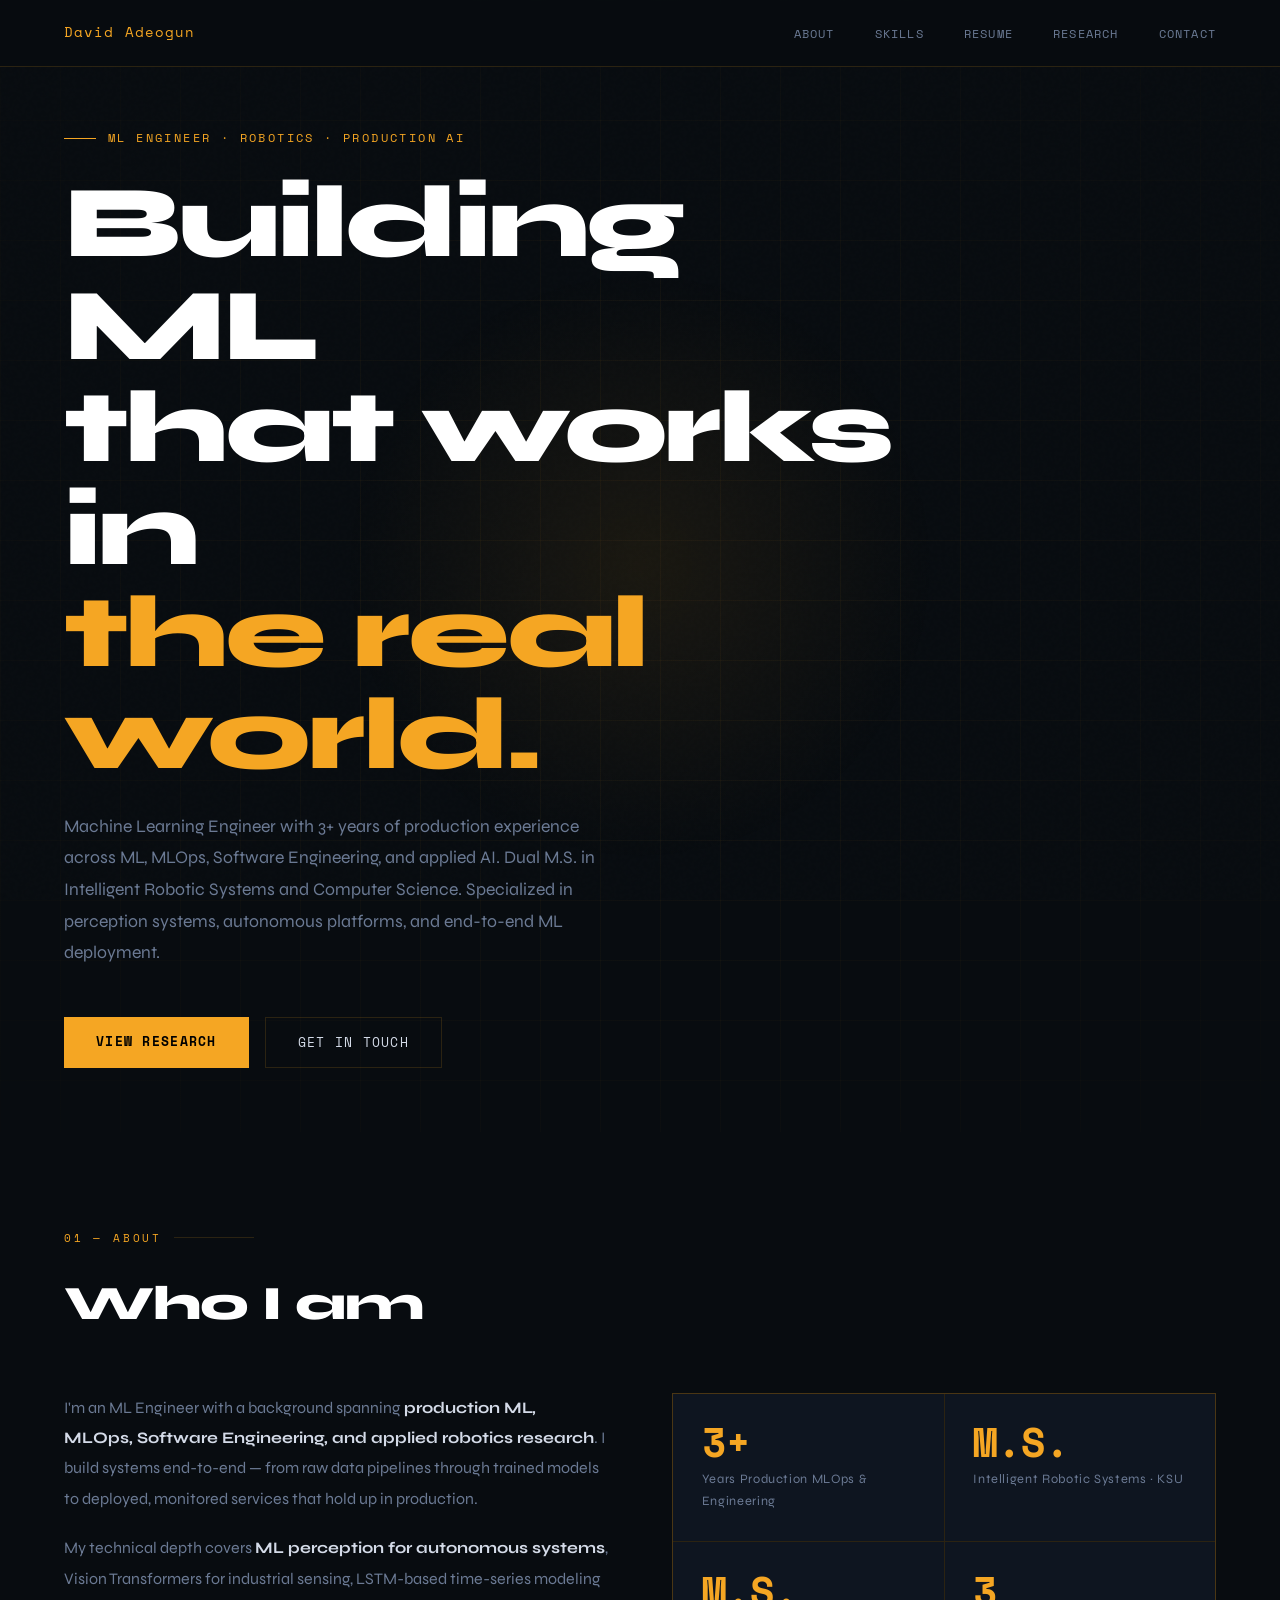
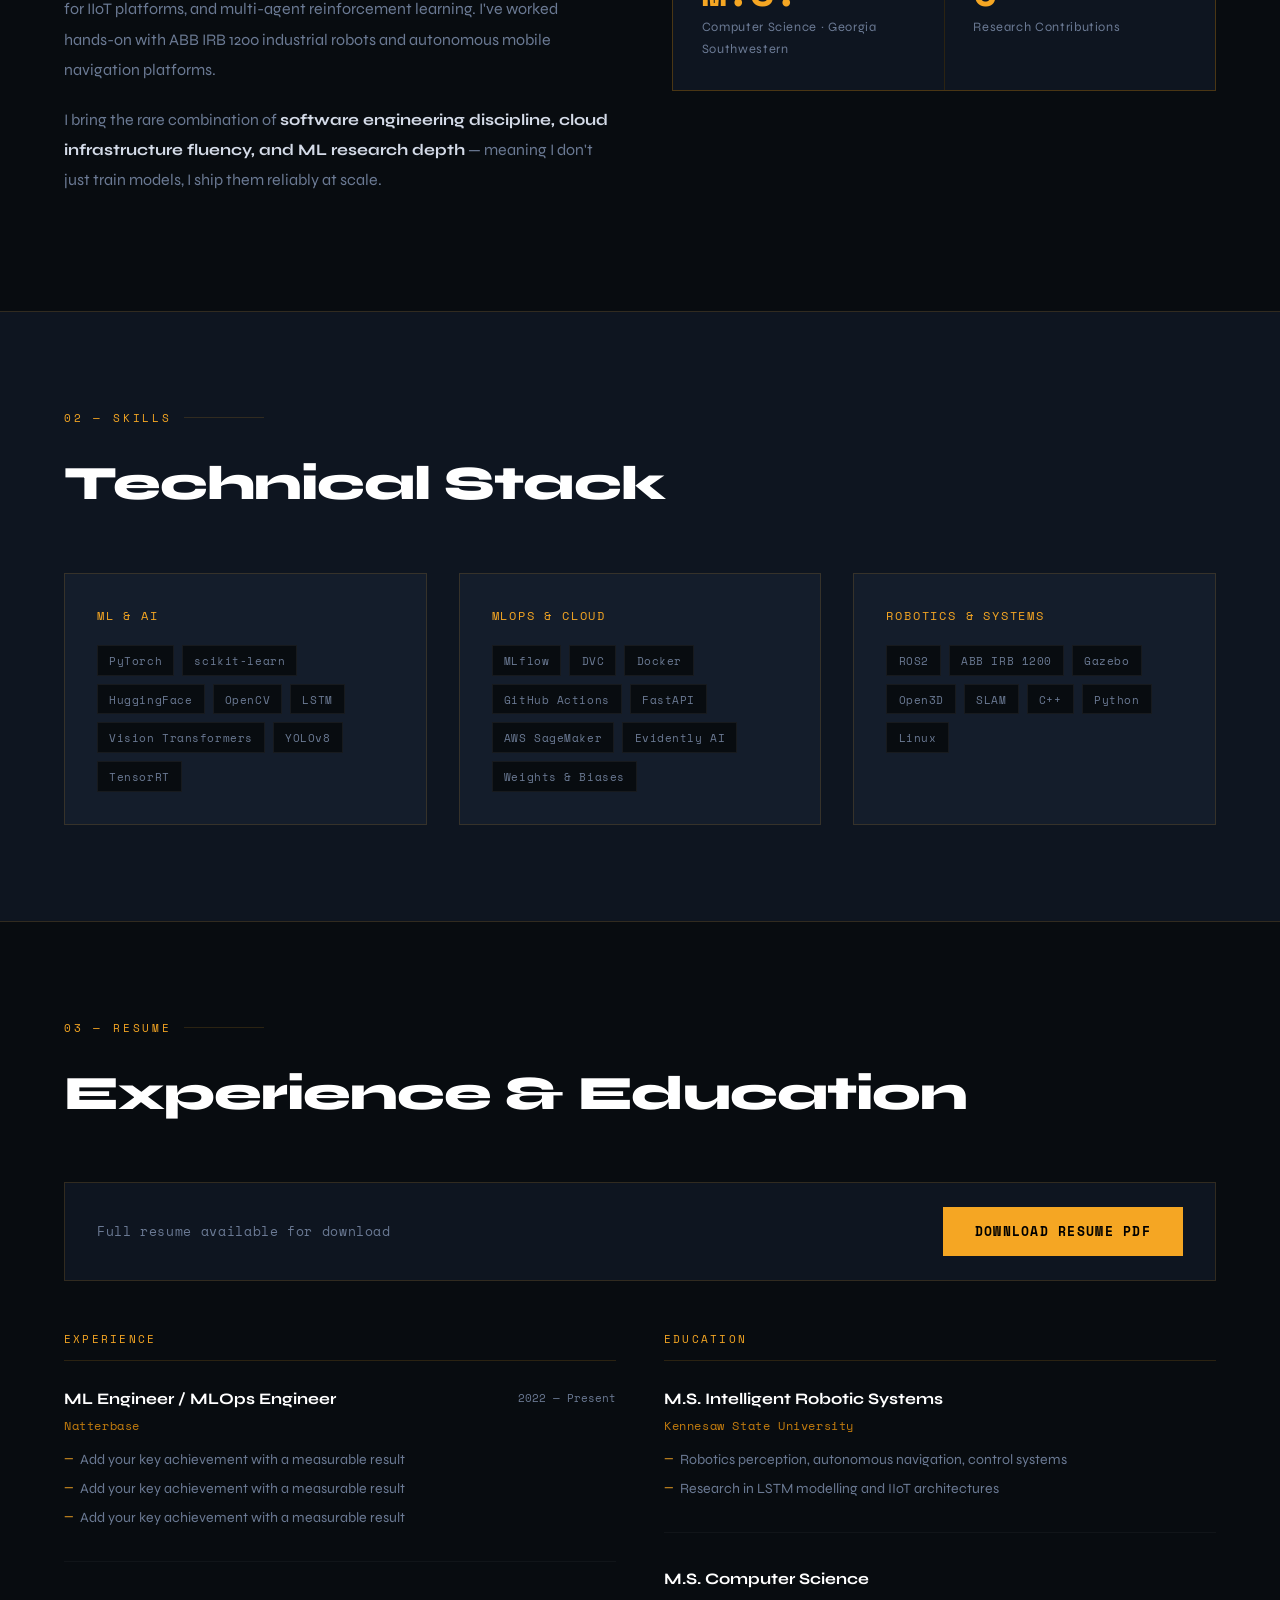
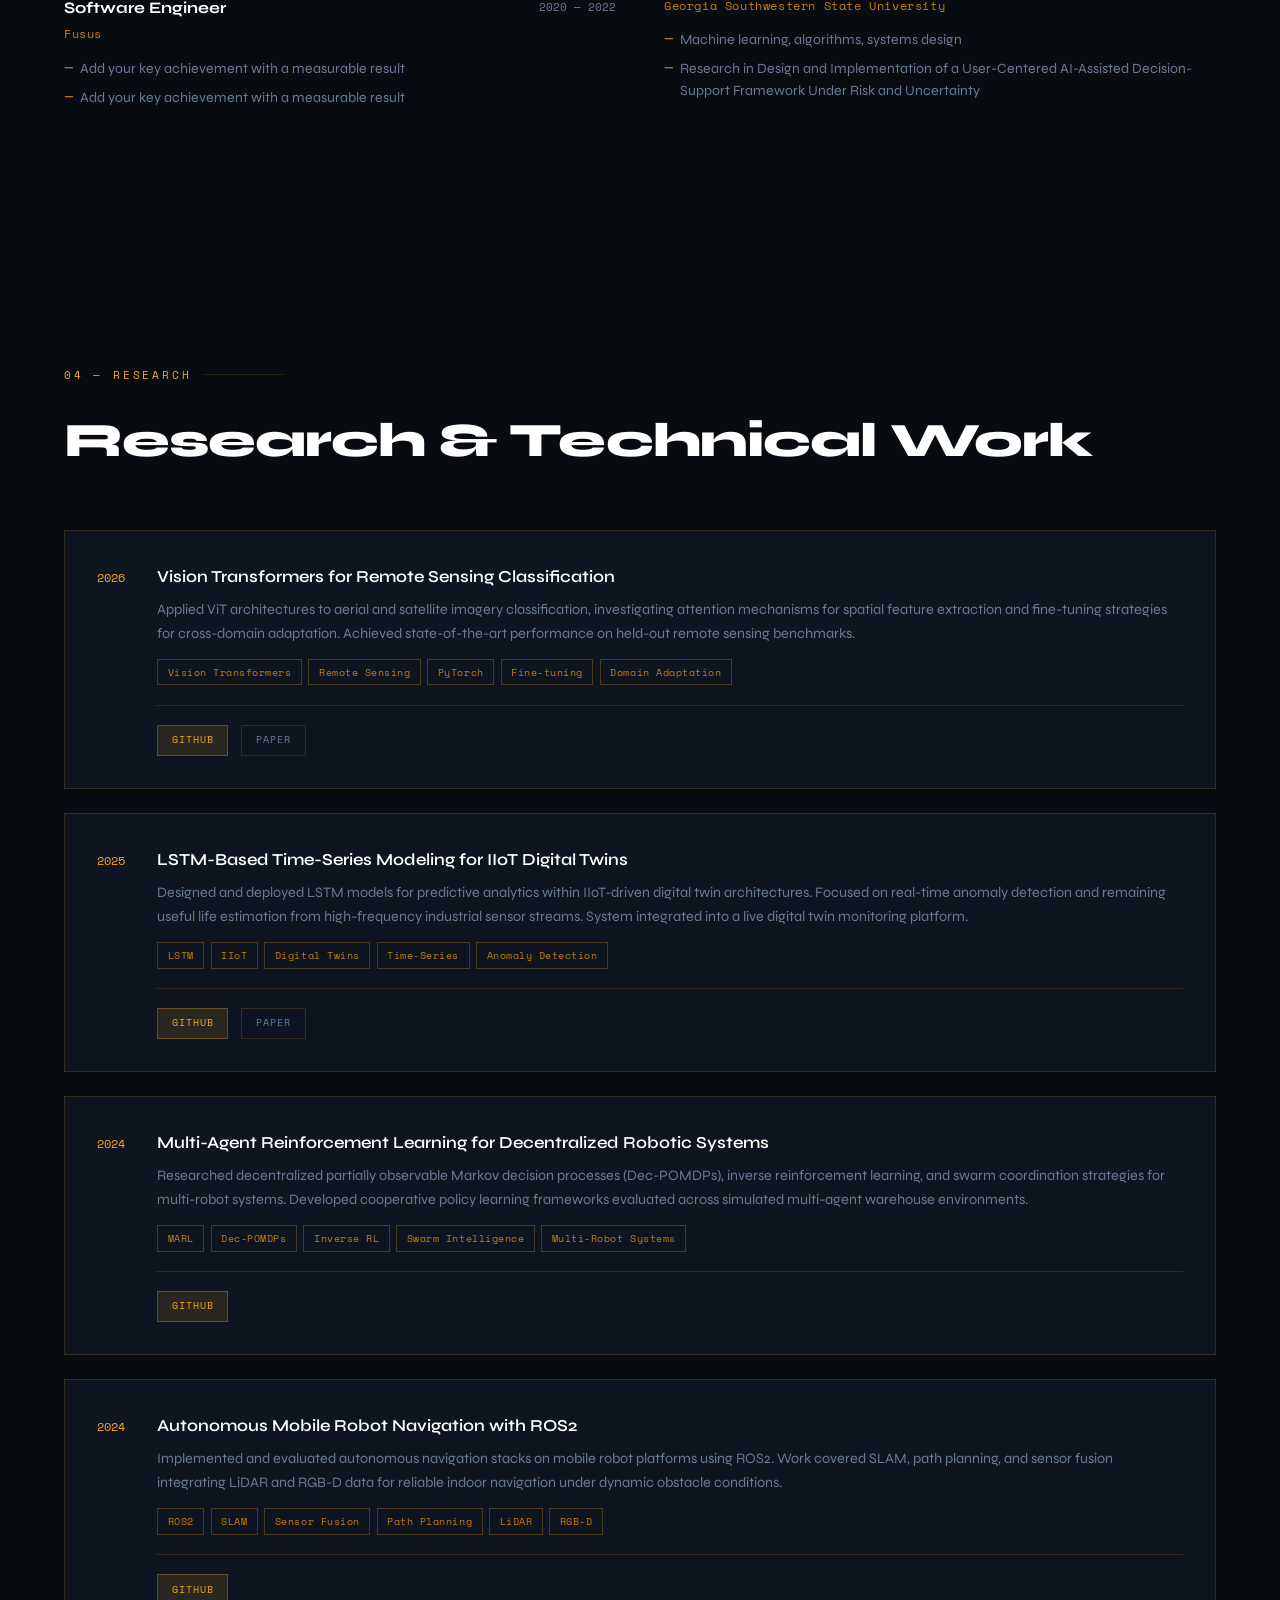
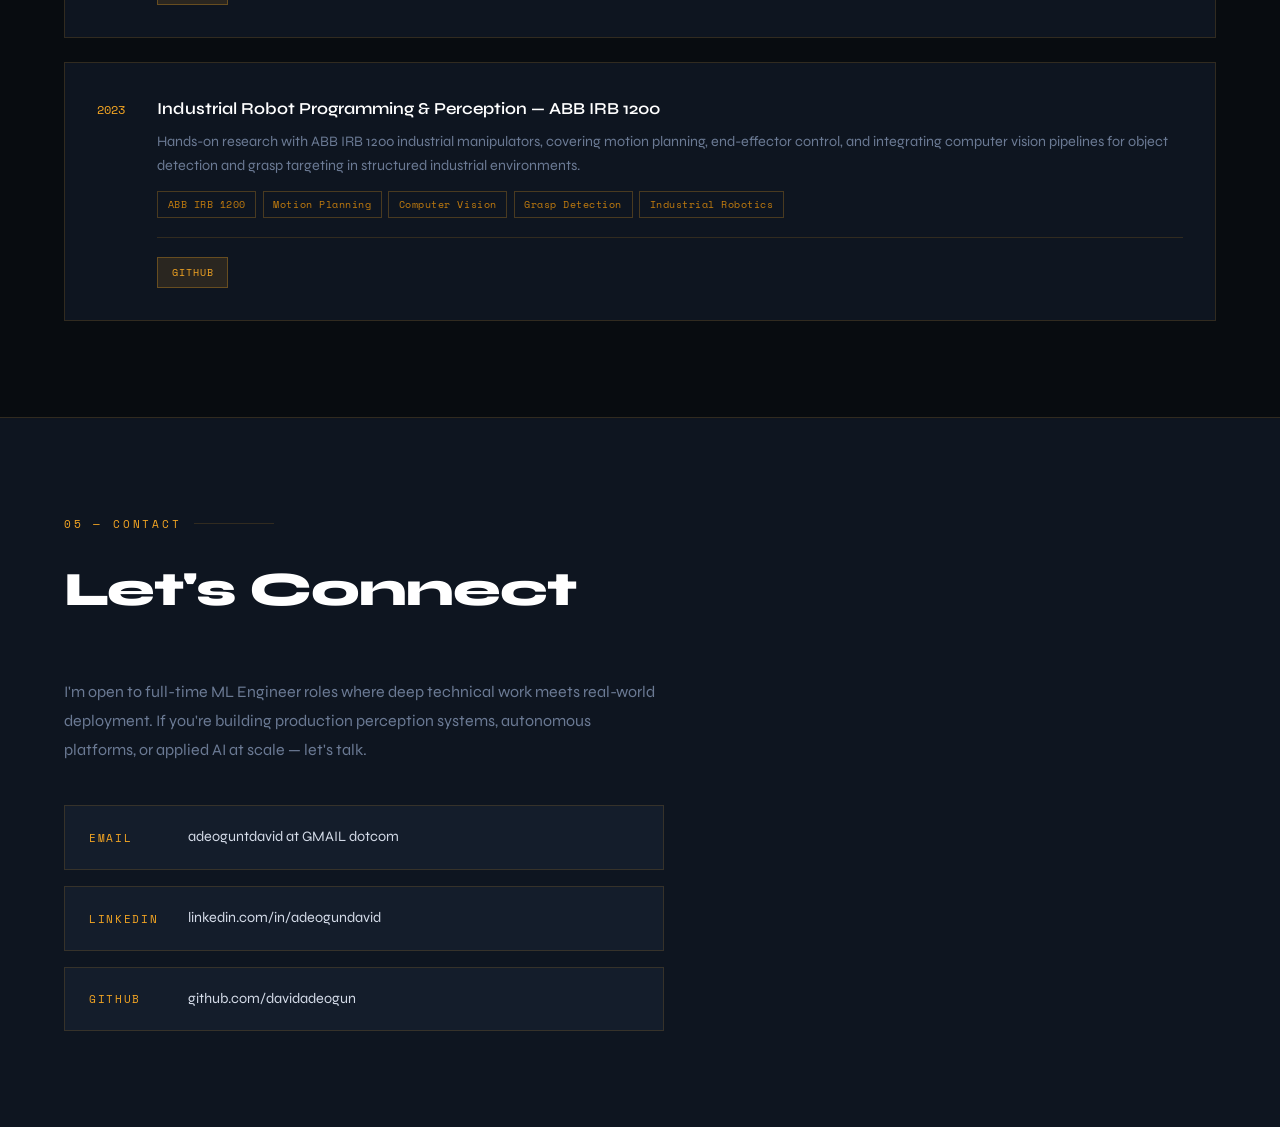
==== index.html @ 478fdf7d "Updated" ====
<!DOCTYPE html>
<html lang="en">
<head>
  <meta charset="UTF-8" />
  <meta name="viewport" content="width=device-width, initial-scale=1.0"/>
  <title>David — ML Engineer & Researcher</title>
  <link rel="preconnect" href="https://fonts.googleapis.com">
  <link href="https://fonts.googleapis.com/css2?family=Space+Mono:wght@400;700&family=Syne:wght@400;600;800&display=swap" rel="stylesheet">
  <link rel="stylesheet" href="styles.css">
</head>
<body>

<!-- NAV -->
<nav>
  <span class="nav-logo">David Adeogun</span>
  <ul class="nav-links">
    <li><a href="#about">About</a></li>
    <li><a href="#skills">Skills</a></li>
    <li><a href="#resume">Resume</a></li>
    <li><a href="#research">Research</a></li>
    <li><a href="#contact">Contact</a></li>
  </ul>
</nav>

<!-- HERO -->
<section class="hero">
  <div class="hero-grid"></div>
  <div class="hero-glow"></div>
  <div class="hero-content">
    <div class="hero-tag">ML Engineer · Robotics · Production AI</div>
    <h1>Building ML<br>that works in<br><span>the real world.</span></h1>
    <p class="hero-desc">
      Machine Learning Engineer with 3+ years of production experience
      across ML, MLOps, Software Engineering, and applied AI. Dual M.S. in
      Intelligent Robotic Systems and Computer Science. Specialized in
      perception systems, autonomous platforms, and end-to-end ML deployment.
    </p>
    <div class="hero-cta">
      <a href="#research" class="btn-primary">View Research</a>
      <a href="#contact" class="btn-outline">Get in Touch</a>
    </div>
  </div>
</section>

<!-- ABOUT -->
<section id="about">
  <div class="section-label">01 — About</div>
  <h2 class="section-title">Who I am</h2>
  <div class="about-grid">

    <div class="about-text">
      <p>
        I'm an ML Engineer with a background spanning
        <strong>production ML, MLOps, Software Engineering, and applied robotics research</strong>.
        I build systems end-to-end — from raw data pipelines through
        trained models to deployed, monitored services that hold up in production.
      </p>
      <p>
        My technical depth covers <strong>ML perception for autonomous systems</strong>,
        Vision Transformers for industrial sensing, LSTM-based time-series modeling
        for IIoT platforms, and multi-agent reinforcement learning. I've worked
        hands-on with ABB IRB 1200 industrial robots and autonomous mobile
        navigation platforms.
      </p>
      <p>
        I bring the rare combination of <strong>software engineering discipline,
        cloud infrastructure fluency, and ML research depth</strong> — meaning I
        don't just train models, I ship them reliably at scale.
      </p>
    </div>
    <div class="stats-grid">
      <div class="stat-box">
        <div class="stat-num">3+</div>
        <div class="stat-label">Years Production MLOps & Engineering</div>
      </div>
      <div class="stat-box">
        <div class="stat-num">M.S.</div>
        <div class="stat-label">Intelligent Robotic Systems · KSU</div>
      </div>
      <div class="stat-box">
        <div class="stat-num">M.S.</div>
        <div class="stat-label">Computer Science · Georgia Southwestern</div>
      </div>
      <div class="stat-box">
        <div class="stat-num">3</div>
        <div class="stat-label">Research Contributions</div>
      </div>
    </div>
  </div>
</section>

<!-- SKILLS -->
<section id="skills" class="skills-bg">
  <div class="section-label">02 — Skills</div>
  <h2 class="section-title">Technical Stack</h2>
  <div class="skills-grid">
    <div class="skill-cat">
      <div class="skill-cat-title">ML & AI</div>
      <div class="skill-tags">
        <span class="skill-tag">PyTorch</span>
        <span class="skill-tag">scikit-learn</span>
        <span class="skill-tag">HuggingFace</span>
        <span class="skill-tag">OpenCV</span>
        <span class="skill-tag">LSTM</span>
        <span class="skill-tag">Vision Transformers</span>
        <span class="skill-tag">YOLOv8</span>
        <span class="skill-tag">TensorRT</span>
      </div>
    </div>
    <div class="skill-cat">
      <div class="skill-cat-title">MLOps & Cloud</div>
      <div class="skill-tags">
        <span class="skill-tag">MLflow</span>
        <span class="skill-tag">DVC</span>
        <span class="skill-tag">Docker</span>
        <span class="skill-tag">GitHub Actions</span>
        <span class="skill-tag">FastAPI</span>
        <span class="skill-tag">AWS SageMaker</span>
        <span class="skill-tag">Evidently AI</span>
        <span class="skill-tag">Weights & Biases</span>
      </div>
    </div>
    <div class="skill-cat">
      <div class="skill-cat-title">Robotics & Systems</div>
      <div class="skill-tags">
        <span class="skill-tag">ROS2</span>
        <span class="skill-tag">ABB IRB 1200</span>
        <span class="skill-tag">Gazebo</span>
        <span class="skill-tag">Open3D</span>
        <span class="skill-tag">SLAM</span>
        <span class="skill-tag">C++</span>
        <span class="skill-tag">Python</span>
        <span class="skill-tag">Linux</span>
      </div>
    </div>
  </div>
</section>

<!-- RESUME -->
<section id="resume">
  <div class="section-label">03 — Resume</div>
  <h2 class="section-title">Experience & Education</h2>

  <div class="resume-download">
    <p class="resume-download-text">Full resume available for download</p>
    <a href="resume.pdf" class="btn-primary" download>Download Resume PDF</a>
  </div>

  <div class="resume-cols">

    <!-- EXPERIENCE -->
    <div class="resume-col">
      <div class="resume-col-title">Experience</div>

      <div class="resume-entry">
        <div class="resume-entry-header">
          <div>
            <div class="resume-role">ML Engineer / MLOps Engineer</div>
            <div class="resume-company">Natterbase</div>
          </div>
          <div class="resume-date">2022 — Present</div>
        </div>
        <ul class="resume-bullets">
          <li>Add your key achievement with a measurable result</li>
          <li>Add your key achievement with a measurable result</li>
          <li>Add your key achievement with a measurable result</li>
        </ul>
      </div>

      <div class="resume-entry">
        <div class="resume-entry-header">
          <div>
            <div class="resume-role">Software Engineer</div>
            <div class="resume-company">Fusus</div>
          </div>
          <div class="resume-date">2020 — 2022</div>
        </div>
        <ul class="resume-bullets">
          <li>Add your key achievement with a measurable result</li>
          <li>Add your key achievement with a measurable result</li>
        </ul>
      </div>

    </div>

    <!-- EDUCATION -->
    <div class="resume-col">
      <div class="resume-col-title">Education</div>

      <div class="resume-entry">
        <div class="resume-entry-header">
          <div>
            <div class="resume-role">M.S. Intelligent Robotic Systems</div>
            <div class="resume-company">Kennesaw State University</div>
          </div>
          <div class="resume-date"></div>
        </div>
        <ul class="resume-bullets">
          <li>Robotics perception, autonomous navigation, control systems</li>
          <li>Research in LSTM modelling and IIoT architectures</li>
        </ul>
      </div>

      <div class="resume-entry">
        <div class="resume-entry-header">
          <div>
            <div class="resume-role">M.S. Computer Science</div>
            <div class="resume-company">Georgia Southwestern State University</div>
          </div>
          <div class="resume-date"></div>
        </div>
        <ul class="resume-bullets">
          <li>Machine learning, algorithms, systems design</li>
          <li>Research in Design and Implementation of a User-Centered AI-Assisted Decision-Support Framework Under Risk and Uncertainty</li>
        </ul>
      </div>

    </div>

  </div>
</section>

<!-- RESEARCH -->
<section id="research">
  <div class="section-label">04 — Research</div>
  <h2 class="section-title">Research & Technical Work</h2>
  <div class="research-list">

    <div class="research-item">
      <div class="research-year">2026</div>
      <div>
        <div class="research-title">Vision Transformers for Remote Sensing Classification</div>
        <div class="research-desc">
          Applied ViT architectures to aerial and satellite imagery classification,
          investigating attention mechanisms for spatial feature extraction and
          fine-tuning strategies for cross-domain adaptation. Achieved state-of-the-art
          performance on held-out remote sensing benchmarks.
        </div>
        <div class="research-tags">
          <span class="research-tag">Vision Transformers</span>
          <span class="research-tag">Remote Sensing</span>
          <span class="research-tag">PyTorch</span>
          <span class="research-tag">Fine-tuning</span>
          <span class="research-tag">Domain Adaptation</span>
        </div>
        <div class="project-links">
          <a href="https://github.com/davidadeogun" class="project-link-btn primary" target="_blank">GitHub</a>
          <a href="https://doi.org/10.13140/RG.2.2.13764.49282" class="project-link-btn" target="_blank">Paper</a>
        </div>
      </div>
    </div>

    <div class="research-item">
      <div class="research-year">2025</div>
      <div>
        <div class="research-title">LSTM-Based Time-Series Modeling for IIoT Digital Twins</div>
        <div class="research-desc">
          Designed and deployed LSTM models for predictive analytics within
          IIoT-driven digital twin architectures. Focused on real-time anomaly
          detection and remaining useful life estimation from high-frequency
          industrial sensor streams. System integrated into a live digital twin
          monitoring platform.
        </div>
        <div class="research-tags">
          <span class="research-tag">LSTM</span>
          <span class="research-tag">IIoT</span>
          <span class="research-tag">Digital Twins</span>
          <span class="research-tag">Time-Series</span>
          <span class="research-tag">Anomaly Detection</span>
        </div>
        <div class="project-links">
          <a href="https://github.com/davidadeogun" class="project-link-btn primary" target="_blank">GitHub</a>
          <a href="https://doi.org/10.13140/RG.2.2.15447.53926" class="project-link-btn" target="_blank">Paper</a>
        </div>
      </div>
    </div>

    <div class="research-item">
      <div class="research-year">2024</div>
      <div>
        <div class="research-title">Multi-Agent Reinforcement Learning for Decentralized Robotic Systems</div>
        <div class="research-desc">
          Researched decentralized partially observable Markov decision processes
          (Dec-POMDPs), inverse reinforcement learning, and swarm coordination
          strategies for multi-robot systems. Developed cooperative policy learning
          frameworks evaluated across simulated multi-agent warehouse environments.
        </div>
        <div class="research-tags">
          <span class="research-tag">MARL</span>
          <span class="research-tag">Dec-POMDPs</span>
          <span class="research-tag">Inverse RL</span>
          <span class="research-tag">Swarm Intelligence</span>
          <span class="research-tag">Multi-Robot Systems</span>
        </div>
        <div class="project-links">
          <a href="https://github.com/davidadeogun" class="project-link-btn primary" target="_blank">GitHub</a>
        </div>
      </div>
    </div>

    <div class="research-item">
      <div class="research-year">2024</div>
      <div>
        <div class="research-title">Autonomous Mobile Robot Navigation with ROS2</div>
        <div class="research-desc">
          Implemented and evaluated autonomous navigation stacks on mobile robot
          platforms using ROS2. Work covered SLAM, path planning, and sensor fusion
          integrating LiDAR and RGB-D data for reliable indoor navigation under
          dynamic obstacle conditions.
        </div>
        <div class="research-tags">
          <span class="research-tag">ROS2</span>
          <span class="research-tag">SLAM</span>
          <span class="research-tag">Sensor Fusion</span>
          <span class="research-tag">Path Planning</span>
          <span class="research-tag">LiDAR</span>
          <span class="research-tag">RGB-D</span>
        </div>
        <div class="project-links">
          <a href="https://github.com/davidadeogun" class="project-link-btn primary" target="_blank">GitHub</a>
        </div>
      </div>
    </div>

    <div class="research-item">
      <div class="research-year">2023</div>
      <div>
        <div class="research-title">Industrial Robot Programming & Perception — ABB IRB 1200</div>
        <div class="research-desc">
          Hands-on research with ABB IRB 1200 industrial manipulators, covering
          motion planning, end-effector control, and integrating computer vision
          pipelines for object detection and grasp targeting in structured
          industrial environments.
        </div>
        <div class="research-tags">
          <span class="research-tag">ABB IRB 1200</span>
          <span class="research-tag">Motion Planning</span>
          <span class="research-tag">Computer Vision</span>
          <span class="research-tag">Grasp Detection</span>
          <span class="research-tag">Industrial Robotics</span>
        </div>
        <div class="project-links">
          <a href="https://github.com/davidadeogun" class="project-link-btn primary" target="_blank">GitHub</a>
        </div>
      </div>
    </div>

  </div>
</section>

<!-- CONTACT -->
<section id="contact" class="contact-bg">
  <div class="section-label">05 — Contact</div>
  <h2 class="section-title">Let's Connect</h2>
  <div class="contact-inner">
    <p class="contact-desc">
      I'm open to full-time ML Engineer roles where deep technical work
      meets real-world deployment. If you're building production perception
      systems, autonomous platforms, or applied AI at scale — let's talk.
    </p>
    <div class="contact-links">
      <a href="/cdn-cgi/l/email-protection#8af3e5fff8caefe7ebe3e6a4e9e5e7" class="contact-link">
        <span class="contact-link-label">Email</span>
        <span class="contact-link-value"><span class="__cf_email__" data-cfemail="9fe6f0eaeddffaf2fef6f3b1fcf0f2">adeoguntdavid at GMAIL dotcom</span></span>
      </a>
      <a href="https://www.linkedin.com/in/adeogundavid/" class="contact-link">
        <span class="contact-link-label">LinkedIn</span>
        <span class="contact-link-value">linkedin.com/in/adeogundavid</span>
      </a>
      <a href="https://github.com/davidadeogun?tab=repositories" class="contact-link">
        <span class="contact-link-label">GitHub</span>
        <span class="contact-link-value">github.com/davidadeogun</span>
---- styles.css ----
:root {
      --bg: #080c10;
      --bg2: #0e1520;
      --bg3: #141d2b;
      --amber: #f5a623;
      --amber-dim: #c47d0e;
      --amber-glow: rgba(245,166,35,0.12);
      --text: #d4dbe8;
      --text-muted: #6b7a94;
      --border: rgba(245,166,35,0.15);
      --mono: 'Space Mono', monospace;
      --sans: 'Syne', sans-serif;
    }

    * { margin: 0; padding: 0; box-sizing: border-box; }

    html { scroll-behavior: smooth; }

    body {
      background: var(--bg);
      color: var(--text);
      font-family: var(--sans);
      line-height: 1.7;
      overflow-x: hidden;
    }

    /* NOISE OVERLAY */
    body::before {
      content: '';
      position: fixed;
      inset: 0;
      background-image: url("data:image/svg+xml,%3Csvg viewBox='0 0 256 256' xmlns='http://www.w3.org/2000/svg'%3E%3Cfilter id='noise'%3E%3CfeTurbulence type='fractalNoise' baseFrequency='0.9' numOctaves='4' stitchTiles='stitch'/%3E%3C/filter%3E%3Crect width='100%25' height='100%25' filter='url(%23noise)' opacity='0.03'/%3E%3C/svg%3E");
      pointer-events: none;
      z-index: 0;
      opacity: 0.4;
    }

    /* NAV */
    nav {
      position: fixed;
      top: 0; left: 0; right: 0;
      z-index: 100;
      display: flex;
      justify-content: space-between;
      align-items: center;
      padding: 1.2rem 4rem;
      background: rgba(8,12,16,0.85);
      backdrop-filter: blur(12px);
      border-bottom: 1px solid var(--border);
    }

    .nav-logo {
      font-family: var(--mono);
      font-size: 0.85rem;
      color: var(--amber);
      letter-spacing: 0.08em;
    }

    .nav-links {
      display: flex;
      gap: 2.5rem;
      list-style: none;
    }

    .nav-links a {
      font-family: var(--mono);
      font-size: 0.75rem;
      color: var(--text-muted);
      text-decoration: none;
      letter-spacing: 0.1em;
      text-transform: uppercase;
      transition: color 0.2s;
    }

    .nav-links a:hover { color: var(--amber); }

    /* HERO */
    .hero {
      min-height: 100vh;
      display: flex;
      align-items: center;
      padding: 8rem 4rem 4rem;
      position: relative;
      overflow: hidden;
    }

    .hero-grid {
      position: absolute;
      inset: 0;
      background-image:
        linear-gradient(rgba(245,166,35,0.04) 1px, transparent 1px),
        linear-gradient(90deg, rgba(245,166,35,0.04) 1px, transparent 1px);
      background-size: 60px 60px;
      mask-image: radial-gradient(ellipse 80% 80% at 50% 50%, black 30%, transparent 100%);
    }

    .hero-glow {
      position: absolute;
      width: 600px;
      height: 600px;
      border-radius: 50%;
      background: radial-gradient(circle, rgba(245,166,35,0.08) 0%, transparent 70%);
      top: 50%;
      left: 50%;
      transform: translate(-50%, -50%);
      pointer-events: none;
    }

    .hero-content {
      position: relative;
      z-index: 1;
      max-width: 900px;
    }

    .hero-tag {
      font-family: var(--mono);
      font-size: 0.75rem;
      color: var(--amber);
      letter-spacing: 0.2em;
      text-transform: uppercase;
      margin-bottom: 1.5rem;
      display: flex;
      align-items: center;
      gap: 0.75rem;
    }

    .hero-tag::before {
      content: '';
      display: block;
      width: 32px;
      height: 1px;
      background: var(--amber);
    }

    .hero h1 {
      font-size: clamp(3rem, 8vw, 6.5rem);
      font-weight: 800;
      line-height: 1.0;
      letter-spacing: -0.03em;
      color: #ffffff;
      margin-bottom: 1.5rem;
    }

    .hero h1 span {
      color: var(--amber);
    }

    .hero-desc {
      font-size: 1.1rem;
      color: var(--text-muted);
      max-width: 560px;
      margin-bottom: 3rem;
      line-height: 1.8;
    }

    .hero-cta {
      display: flex;
      gap: 1rem;
      flex-wrap: wrap;
    }

    .btn-primary {
      padding: 0.85rem 2rem;
      background: var(--amber);
      color: #000;
      font-family: var(--mono);
      font-size: 0.8rem;
      font-weight: 700;
      letter-spacing: 0.1em;
      text-transform: uppercase;
      text-decoration: none;
      border: none;
      cursor: pointer;
      transition: all 0.2s;
    }

    .btn-primary:hover {
      background: #fff;
      transform: translateY(-2px);
    }

    .btn-outline {
      padding: 0.85rem 2rem;
      background: transparent;
      color: var(--text);
      font-family: var(--mono);
      font-size: 0.8rem;
      letter-spacing: 0.1em;
      text-transform: uppercase;
      text-decoration: none;
      border: 1px solid var(--border);
      cursor: pointer;
      transition: all 0.2s;
    }

    .btn-outline:hover {
      border-color: var(--amber);
      color: var(--amber);
    }

    /* SECTIONS */
    section {
      padding: 6rem 4rem;
      position: relative;
      z-index: 1;
    }

    .section-label {
      font-family: var(--mono);
      font-size: 0.7rem;
      color: var(--amber);
      letter-spacing: 0.25em;
      text-transform: uppercase;
      margin-bottom: 1rem;
      display: flex;
      align-items: center;
      gap: 0.75rem;
    }

    .section-label::after {
      content: '';
      flex: 1;
      height: 1px;
      background: var(--border);
      max-width: 80px;
    }

    .section-title {
      font-size: clamp(1.8rem, 4vw, 3rem);
      font-weight: 800;
      color: #fff;
      margin-bottom: 3rem;
      letter-spacing: -0.02em;
    }

    /* ABOUT */
    .about-grid {
      display: grid;
      grid-template-columns: 1fr 1fr;
      gap: 4rem;
      align-items: start;
    }

    .about-text p {
      color: var(--text-muted);
      margin-bottom: 1.2rem;
      font-size: 1rem;
      line-height: 1.9;
    }

    .about-text p strong {
      color: var(--text);
    }

    .stats-grid {
      display: grid;
      grid-template-columns: 1fr 1fr;
      gap: 1px;
      background: var(--border);
      border: 1px solid var(--border);
    }

    .stat-box {
      background: var(--bg2);
      padding: 1.8rem;
    }

    .stat-num {
      font-family: var(--mono);
      font-size: 2.5rem;
      font-weight: 700;
      color: var(--amber);
      line-height: 1;
      margin-bottom: 0.4rem;
    }

    .stat-label {
      font-size: 0.8rem;
      color: var(--text-muted);
      letter-spacing: 0.05em;
    }

    /* SKILLS */
    .skills-bg {
      background: var(--bg2);
      border-top: 1px solid var(--border);
      border-bottom: 1px solid var(--border);
    }

    .skills-grid {
      display: grid;
      grid-template-columns: repeat(3, 1fr);
      gap: 2rem;
    }

    .skill-cat {
      padding: 2rem;
      border: 1px solid var(--border);
      background: var(--bg3);
      position: relative;
      overflow: hidden;
      transition: border-color 0.3s;
    }

    .skill-cat:hover {
      border-color: var(--amber-dim);
    }

    .skill-cat::before {
      content: '';
      position: absolute;
      top: 0; left: 0;
      width: 3px;
      height: 100%;
      background: var(--amber);
      transform: scaleY(0);
      transform-origin: bottom;
      transition: transform 0.3s;
    }

    .skill-cat:hover::before {
      transform: scaleY(1);
    }

    .skill-cat-title {
      font-family: var(--mono);
      font-size: 0.75rem;
      color: var(--amber);
      letter-spacing: 0.15em;
      text-transform: uppercase;
      margin-bottom: 1.2rem;
    }

    .skill-tags {
      display: flex;
      flex-wrap: wrap;
      gap: 0.5rem;
    }

    .skill-tag {
      font-family: var(--mono);
      font-size: 0.7rem;
      padding: 0.3rem 0.7rem;
      background: var(--bg);
      color: var(--text-muted);
      border: 1px solid rgba(255,255,255,0.06);
      letter-spacing: 0.05em;
    }

    /* RESEARCH */
    .research-list {
      display: flex;
      flex-direction: column;
      gap: 1.5rem;
    }

    .research-item {
      display: grid;
      grid-template-columns: auto 1fr;
      gap: 2rem;
      padding: 2rem;
      border: 1px solid var(--border);
      background: var(--bg2);
      transition: border-color 0.3s, background 0.3s;
      align-items: start;
    }

    .research-item:hover {
      border-color: var(--amber-dim);
      background: var(--bg3);
    }

    .research-year {
      font-family: var(--mono);
      font-size: 0.75rem;
      color: var(--amber);
      padding-top: 0.3rem;
      white-space: nowrap;
    }

    .research-title {
      font-size: 1.05rem;
      font-weight: 600;
      color: #fff;
      margin-bottom: 0.4rem;
    }

    .research-desc {
      font-size: 0.9rem;
      color: var(--text-muted);
      margin-bottom: 0.8rem;
      line-height: 1.7;
    }

    .research-tags {
      display: flex;
      flex-wrap: wrap;
      gap: 0.4rem;
    }

    .research-tag {
      font-family: var(--mono);
      font-size: 0.65rem;
      padding: 0.2rem 0.6rem;
      border: 1px solid rgba(245,166,35,0.25);
      color: var(--amber-dim);
      letter-spacing: 0.05em;
    }

    /* PROJECTS */
    .projects-grid {
      display: grid;
      grid-template-columns: repeat(2, 1fr);
      gap: 1.5rem;
    }

    .project-card {
      padding: 2rem;
      border: 1px solid var(--border);
      background: var(--bg2);
      position: relative;
      overflow: hidden;
      transition: all 0.3s;
      text-decoration: none;
      display: block;
      color: inherit;
    }

    .project-card::after {
      content: '→';
      position: absolute;
      top: 1.5rem;
      right: 1.5rem;
      font-size: 1.2rem;
      color: var(--amber);
      opacity: 0;
      transform: translateX(-8px);
      transition: all 0.3s;
    }

    .project-card:hover {
      border-color: var(--amber-dim);
      background: var(--bg3);
    }

    .project-card:hover::after {
      opacity: 1;
      transform: translateX(0);
    }

    .project-links {
      display: flex;
      gap: 0.8rem;
      margin-top: 1.2rem;
      padding-top: 1.2rem;
      border-top: 1px solid var(--border);
    }

    .project-link-btn {
      font-family: var(--mono);
      font-size: 0.65rem;
      letter-spacing: 0.1em;
      text-transform: uppercase;
      padding: 0.35rem 0.85rem;
      text-decoration: none;
      border: 1px solid var(--border);
      color: var(--text-muted);
      transition: all 0.2s;
    }

    .project-link-btn:hover {
      border-color: var(--amber);
      color: var(--amber);
    }

    .project-link-btn.primary {
      background: var(--amber-glow);
      border-color: rgba(245,166,35,0.3);
      color: var(--amber);
    }

    .project-link-btn.primary:hover {
      background: var(--amber);
      color: #000;
    }

    .project-type {
      font-family: var(--mono);
      font-size: 0.65rem;
      color: var(--amber);
      letter-spacing: 0.2em;
      text-transform: uppercase;
      margin-bottom: 0.8rem;
    }

    .project-title {
      font-size: 1.1rem;
      font-weight: 700;
      color: #fff;
      margin-bottom: 0.6rem;
      letter-spacing: -0.01em;
    }

    .project-desc {
      font-size: 0.88rem;
      color: var(--text-muted);
      line-height: 1.7;
      margin-bottom: 1.2rem;
    }

    .project-stack {
      display: flex;
      flex-wrap: wrap;
      gap: 0.4rem;
    }

    .stack-tag {
      font-family: var(--mono);
      font-size: 0.65rem;
      padding: 0.25rem 0.6rem;
      background: rgba(245,166,35,0.08);
      color: var(--amber-dim);
      border: 1px solid rgba(245,166,35,0.15);
    }

    /* COURSEWORK TABLE */
    .course-table {
      width: 100%;
      border-collapse: collapse;
    }

    .course-table th {
      font-family: var(--mono);
      font-size: 0.7rem;
      letter-spacing: 0.15em;
      text-transform: uppercase;
      color: var(--amber);
      padding: 1rem 1.5rem;
      text-align: left;
      border-bottom: 1px solid var(--border);
      background: var(--bg2);
    }

    .course-table td {
      padding: 1rem 1.5rem;
      font-size: 0.9rem;
      color: var(--text-muted);
      border-bottom: 1px solid rgba(255,255,255,0.04);
      vertical-align: top;
    }

    .course-table tr:hover td {
      background: var(--bg2);
      color: var(--text);
    }

    .course-table td:first-child {
      color: var(--text);
      font-weight: 600;
    }

    .status-badge {
      display: inline-block;
      font-family: var(--mono);
      font-size: 0.65rem;
      padding: 0.2rem 0.6rem;
      letter-spacing: 0.08em;
    }

    .status-active {
      background: rgba(245,166,35,0.1);
      color: var(--amber);
      border: 1px solid rgba(245,166,35,0.3);
    }

    .status-complete {
      background: rgba(80,200,120,0.08);
      color: #50c878;
      border: 1px solid rgba(80,200,120,0.2);
    }

    .status-ongoing {
      background: rgba(100,160,255,0.08);
      color: #7eb8ff;
      border: 1px solid rgba(100,160,255,0.2);
    }

    /* CONTACT */
    .contact-bg {
      background: var(--bg2);
      border-top: 1px solid var(--border);
    }

    .contact-inner {
      max-width: 600px;
    }

    .contact-desc {
      color: var(--text-muted);
      font-size: 1rem;
      margin-bottom: 2.5rem;
      line-height: 1.8;
    }

    .contact-links {
      display: flex;
      flex-direction: column;
      gap: 1rem;
    }

    .contact-link {
      display: flex;
      align-items: center;
      gap: 1.2rem;
      padding: 1.2rem 1.5rem;
      border: 1px solid var(--border);
      text-decoration: none;
      color: var(--text);
      transition: all 0.2s;
      background: var(--bg3);
    }

    .contact-link:hover {
      border-color: var(--amber);
      color: var(--amber);
    }

    .contact-link-label {
      font-family: var(--mono);
      font-size: 0.7rem;
      color: var(--amber);
      letter-spacing: 0.15em;
      text-transform: uppercase;
      min-width: 80px;
    }

    .contact-link-value {
      font-size: 0.9rem;
    }

    /* FOOTER */
    footer {
      padding: 2rem 4rem;
      border-top: 1px solid var(--border);
      display: flex;
      justify-content: space-between;
      align-items: center;
    }

    footer p {
      font-family: var(--mono);
      font-size: 0.7rem;
      color: var(--text-muted);
      letter-spacing: 0.08em;
    }

    /* ANIMATIONS */
    @keyframes fadeUp {
      from { opacity: 0; transform: translateY(24px); }
      to { opacity: 1; transform: translateY(0); }
    }

    .hero-content > * {
      animation: fadeUp 0.7s ease both;
    }

    .hero-tag { animation-delay: 0.1s; }
    .hero h1 { animation-delay: 0.2s; }
    .hero-desc { animation-delay: 0.35s; }
    .hero-cta { animation-delay: 0.5s; }

    /* RESPONSIVE */
    @media (max-width: 900px) {
      nav { padding: 1rem 1.5rem; }
      section { padding: 4rem 1.5rem; }
      .hero { padding: 7rem 1.5rem 3rem; }
      .about-grid { grid-template-columns: 1fr; }
      .skills-grid { grid-template-columns: 1fr; }
      .projects-grid { grid-template-columns: 1fr; }
      .nav-links { display: none; }
      footer { padding: 1.5rem; flex-direction: column; gap: 0.5rem; text-align: center; }
    }

/* RESUME */
.resume-download {
  display: flex;
  align-items: center;
  gap: 2rem;
  padding: 1.5rem 2rem;
  border: 1px solid var(--border);
  background: var(--bg2);
  margin-bottom: 3rem;
}

.resume-download-text {
  font-family: var(--mono);
  font-size: 0.8rem;
  color: var(--text-muted);
  letter-spacing: 0.05em;
  flex: 1;
}

.resume-cols {
  display: grid;
  grid-template-columns: 1fr 1fr;
  gap: 3rem;
  align-items: start;
}

.resume-col-title {
  font-family: var(--mono);
  font-size: 0.7rem;
  letter-spacing: 0.2em;
  text-transform: uppercase;
  color: var(--amber);
  margin-bottom: 1.5rem;
  padding-bottom: 0.75rem;
  border-bottom: 1px solid var(--border);
}

.resume-entry {
  margin-bottom: 2rem;
  padding-bottom: 2rem;
  border-bottom: 1px solid rgba(255,255,255,0.04);
}

.resume-entry:last-child {
  border-bottom: none;
}

.resume-entry-header {
  display: flex;
  justify-content: space-between;
  align-items: flex-start;
  gap: 1rem;
  margin-bottom: 0.8rem;
}

.resume-role {
  font-size: 1rem;
  font-weight: 700;
  color: #fff;
  margin-bottom: 0.2rem;
}

.resume-company {
  font-family: var(--mono);
  font-size: 0.75rem;
  color: var(--amber-dim);
  letter-spacing: 0.05em;
}

.resume-date {
  font-family: var(--mono);
  font-size: 0.7rem;
  color: var(--text-muted);
  white-space: nowrap;
  padding-top: 0.2rem;
}

.resume-bullets {
  list-style: none;
  padding: 0;
  display: flex;
  flex-direction: column;
  gap: 0.4rem;
}

.resume-bullets li {
  font-size: 0.88rem;
  color: var(--text-muted);
  padding-left: 1rem;
  position: relative;
  line-height: 1.6;
}

.resume-bullets li::before {
  content: '—';
  position: absolute;
  left: 0;
  color: var(--amber);
  font-size: 0.75rem;
}

@media (max-width: 900px) {
  .resume-cols { grid-template-columns: 1fr; gap: 2rem; }
  .resume-download { flex-direction: column; align-items: flex-start; gap: 1rem; }
}
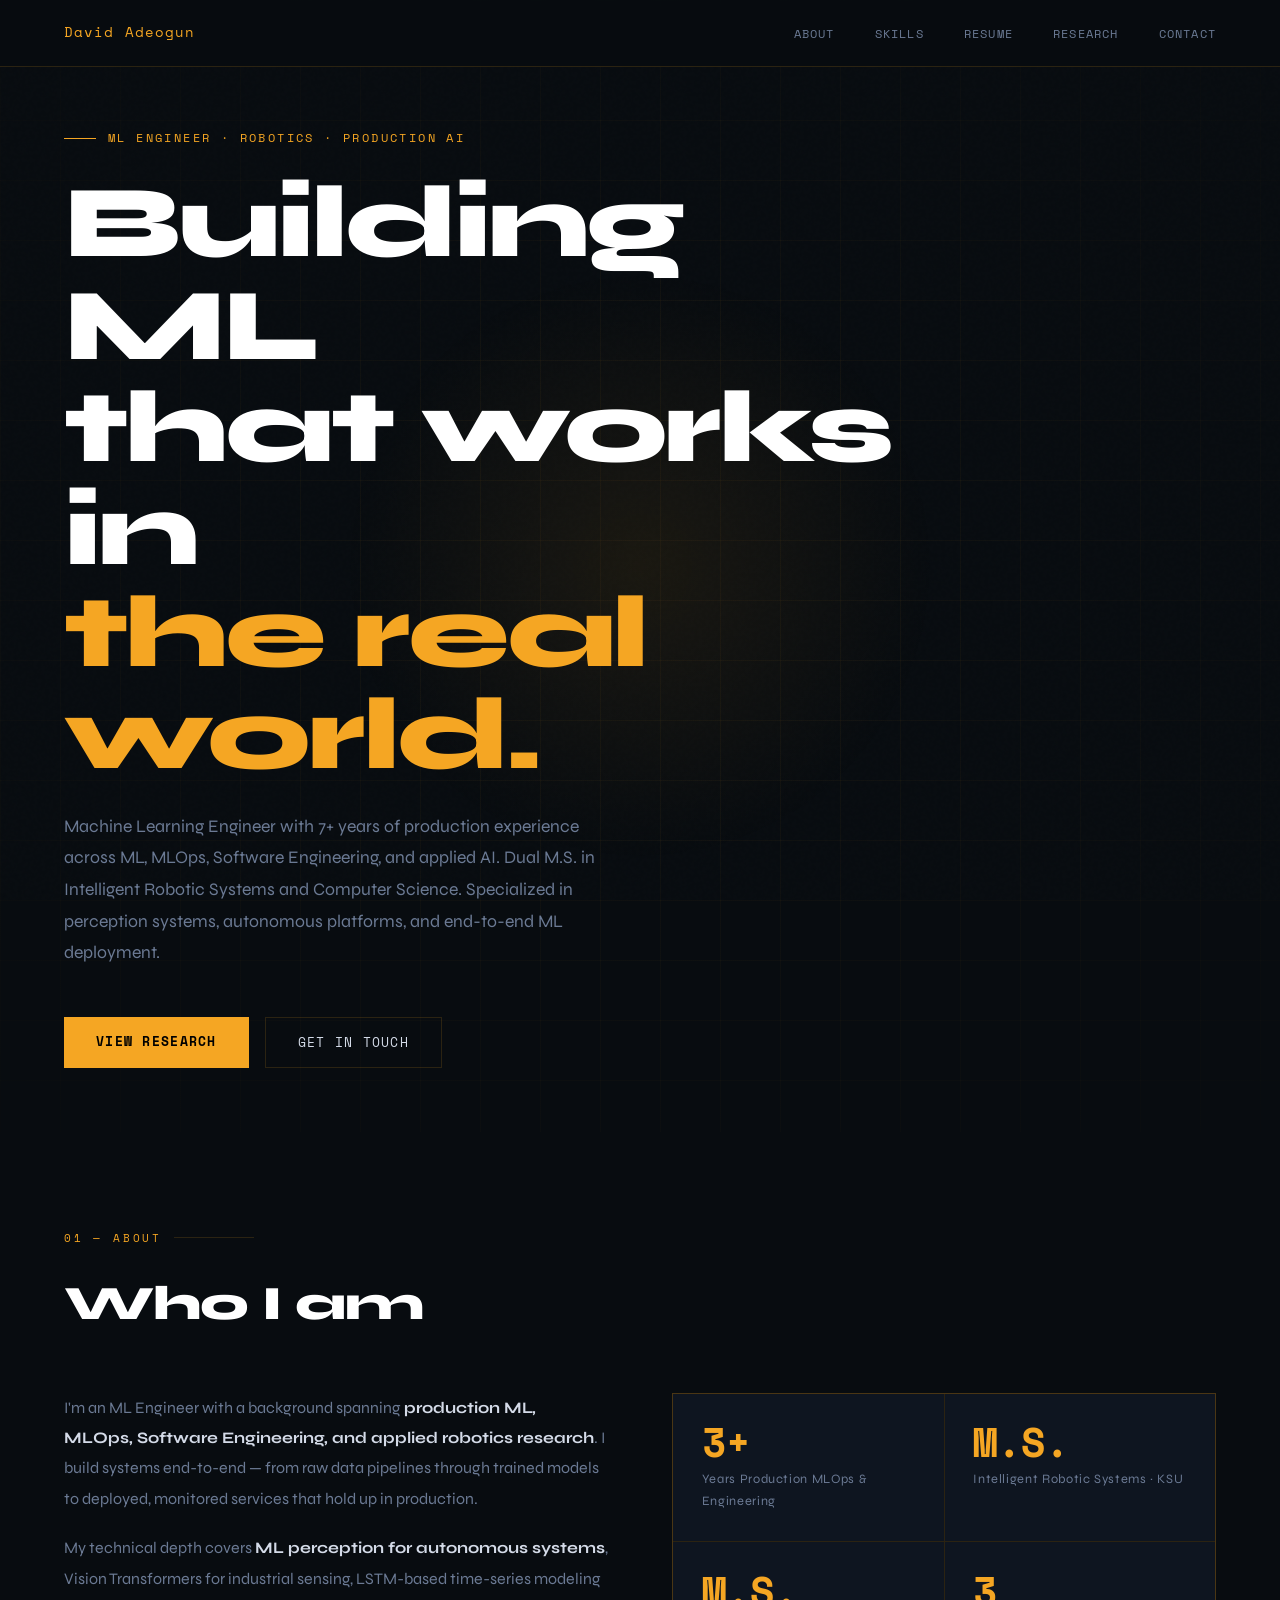
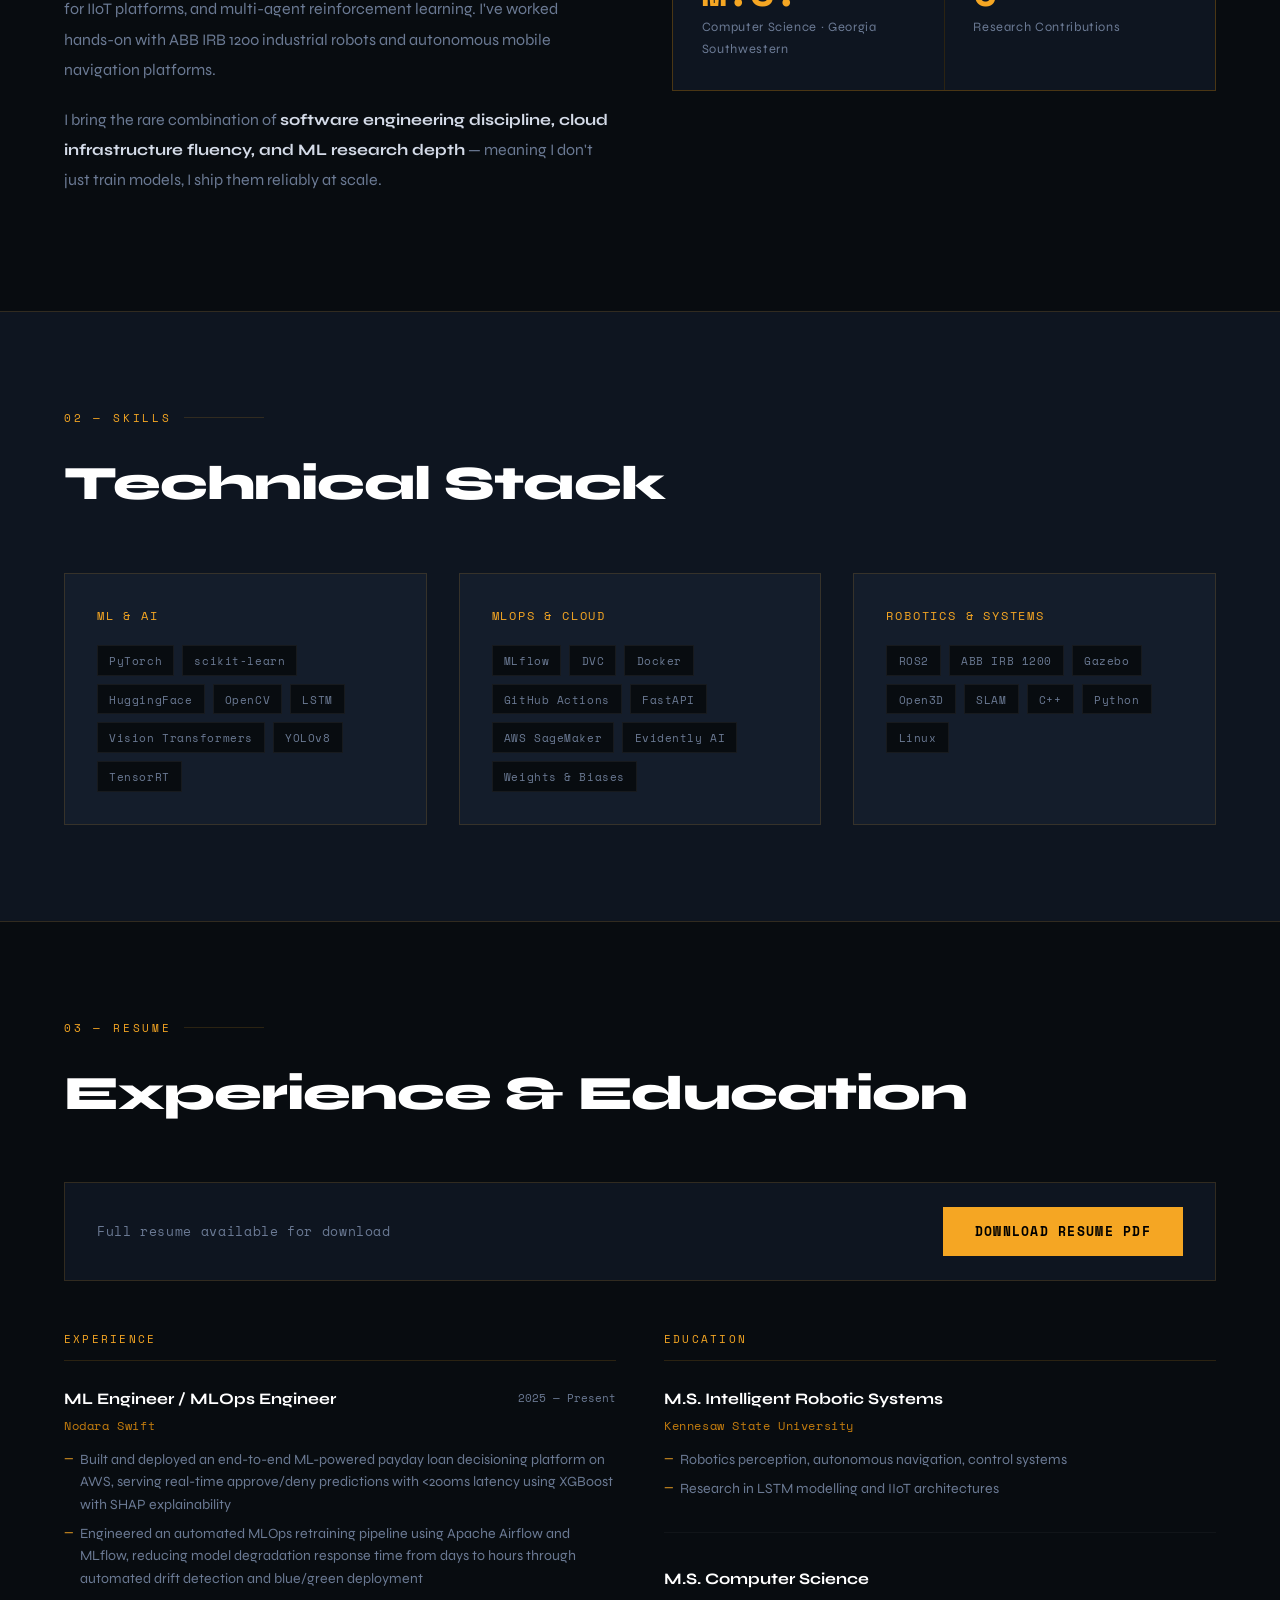
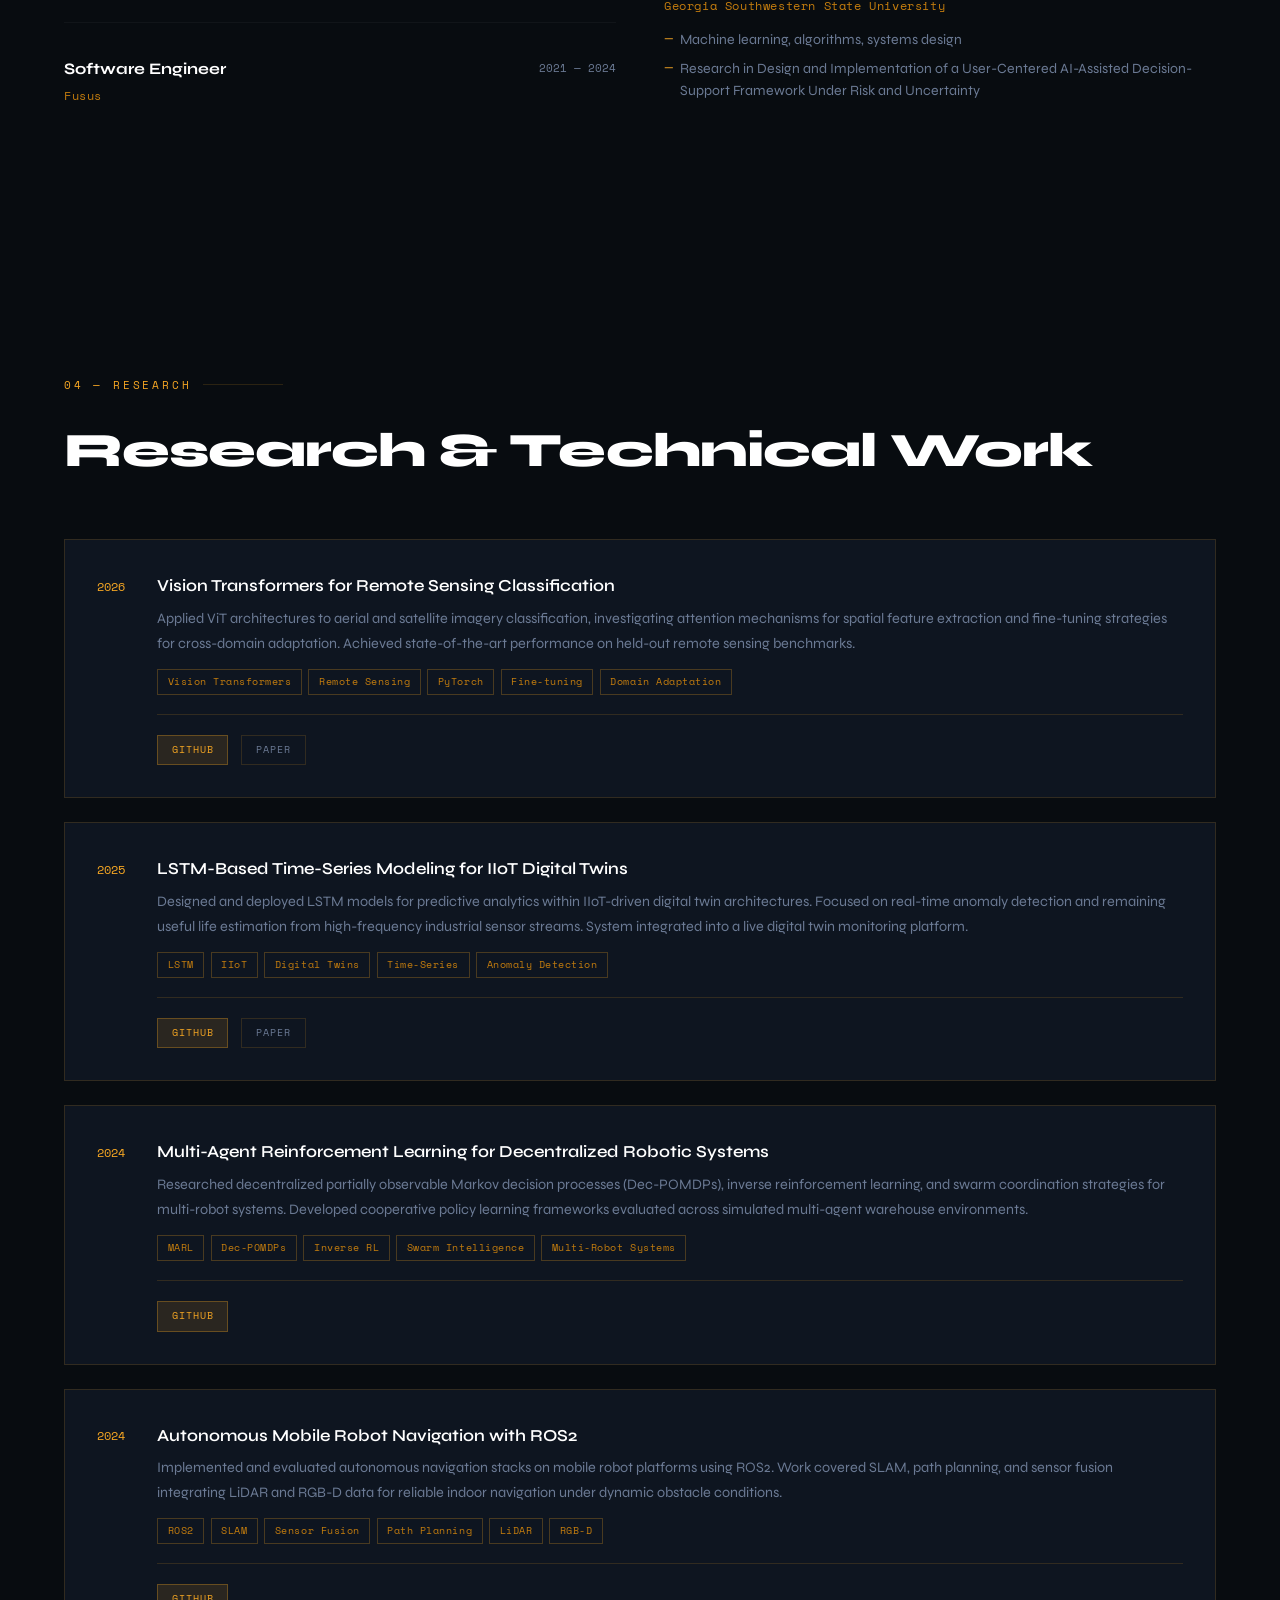
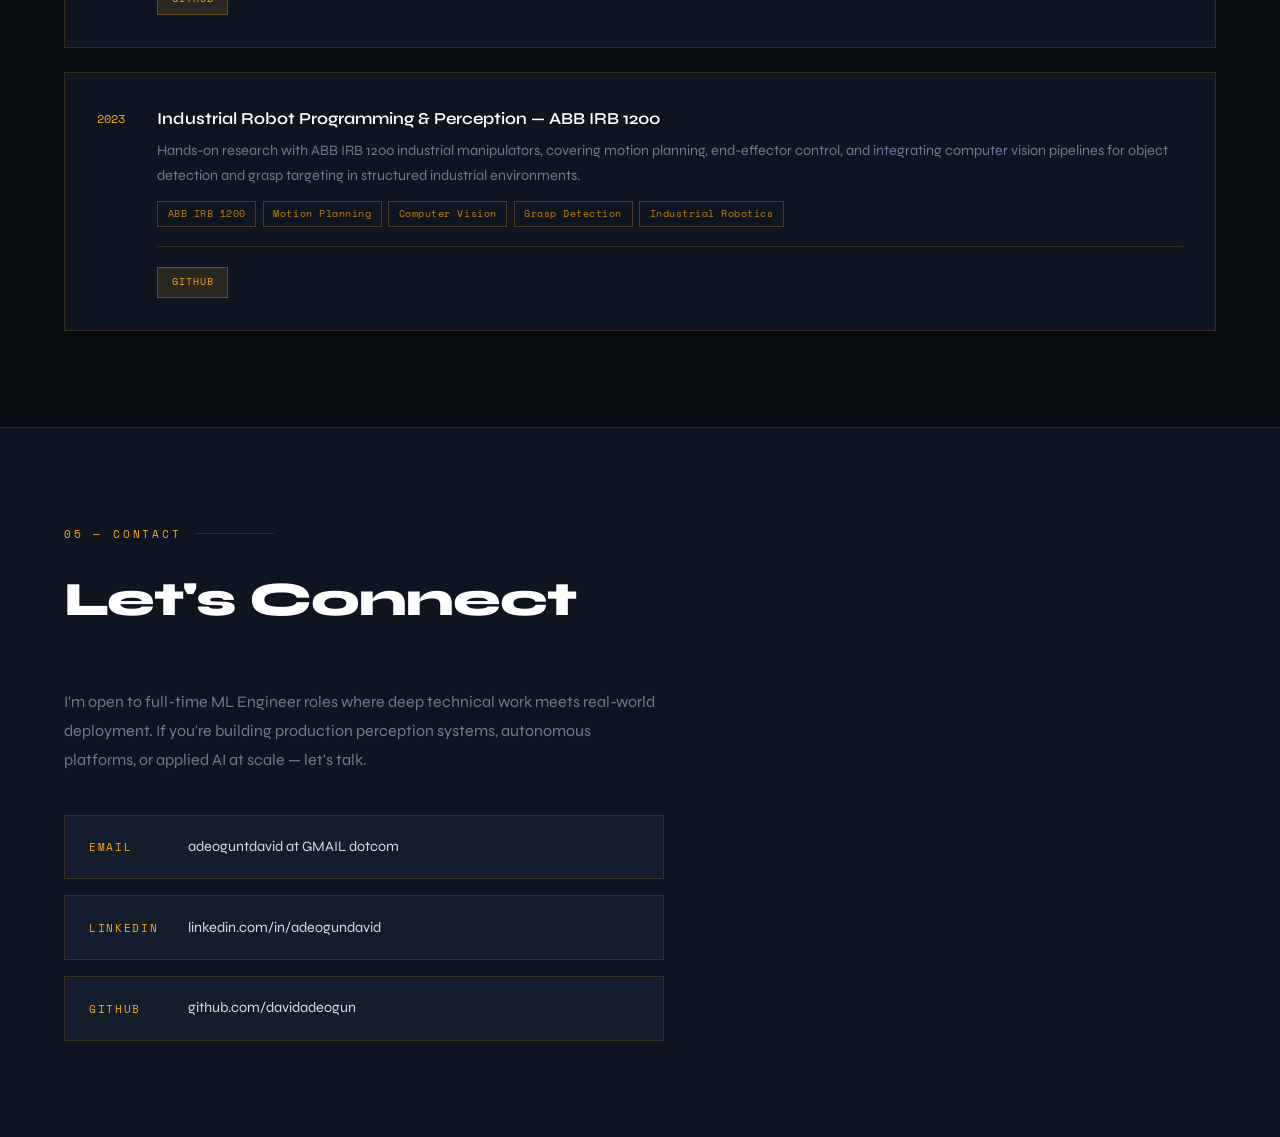
==== commit 98b41a08: "Updated POE" ====
--- a/index.html
+++ b/index.html
@@ -30,7 +30,7 @@
     <div class="hero-tag">ML Engineer · Robotics · Production AI</div>
     <h1>Building ML<br>that works in<br><span>the real world.</span></h1>
     <p class="hero-desc">
-      Machine Learning Engineer with 3+ years of production experience
+      Machine Learning Engineer with 7+ years of production experience
       across ML, MLOps, Software Engineering, and applied AI. Dual M.S. in
       Intelligent Robotic Systems and Computer Science. Specialized in
       perception systems, autonomous platforms, and end-to-end ML deployment.
@@ -156,14 +156,14 @@
         <div class="resume-entry-header">
           <div>
             <div class="resume-role">ML Engineer / MLOps Engineer</div>
-            <div class="resume-company">Natterbase</div>
+            <div class="resume-company">Nodara Swift</div>
           </div>
-          <div class="resume-date">2022 — Present</div>
+          <div class="resume-date">2025 — Present</div>
         </div>
         <ul class="resume-bullets">
-          <li>Add your key achievement with a measurable result</li>
-          <li>Add your key achievement with a measurable result</li>
-          <li>Add your key achievement with a measurable result</li>
+          <li>Built and deployed an end-to-end ML-powered payday loan decisioning platform on AWS, serving real-time approve/deny predictions with <200ms latency using XGBoost with SHAP explainability</li>
+          <li>Engineered an automated MLOps retraining pipeline using Apache Airflow and MLflow, reducing model degradation response time from days to hours through automated drift detection and blue/green deployment</li>
+        
         </ul>
       </div>
 
@@ -173,11 +173,10 @@
             <div class="resume-role">Software Engineer</div>
             <div class="resume-company">Fusus</div>
           </div>
-          <div class="resume-date">2020 — 2022</div>
+          <div class="resume-date">2021 — 2024</div>
         </div>
         <ul class="resume-bullets">
-          <li>Add your key achievement with a measurable result</li>
-          <li>Add your key achievement with a measurable result</li>
+         
         </ul>
       </div>
 
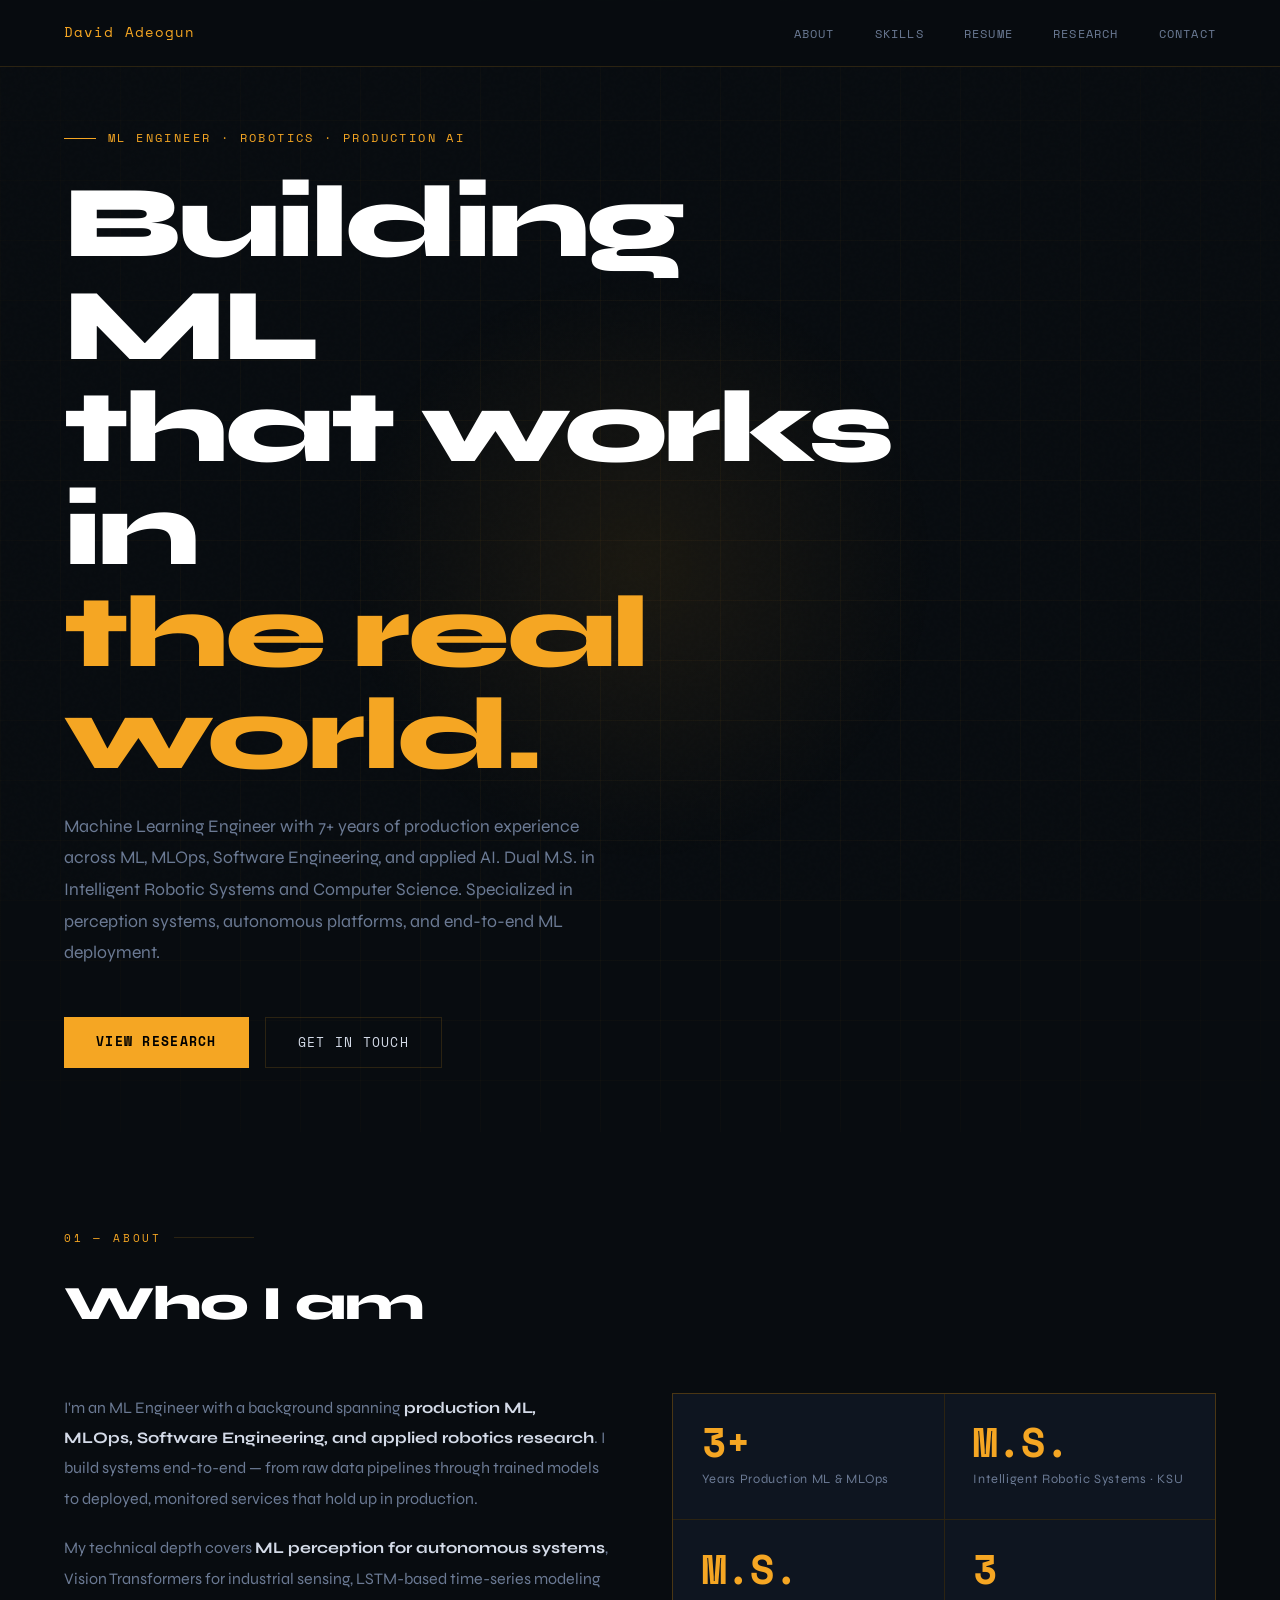
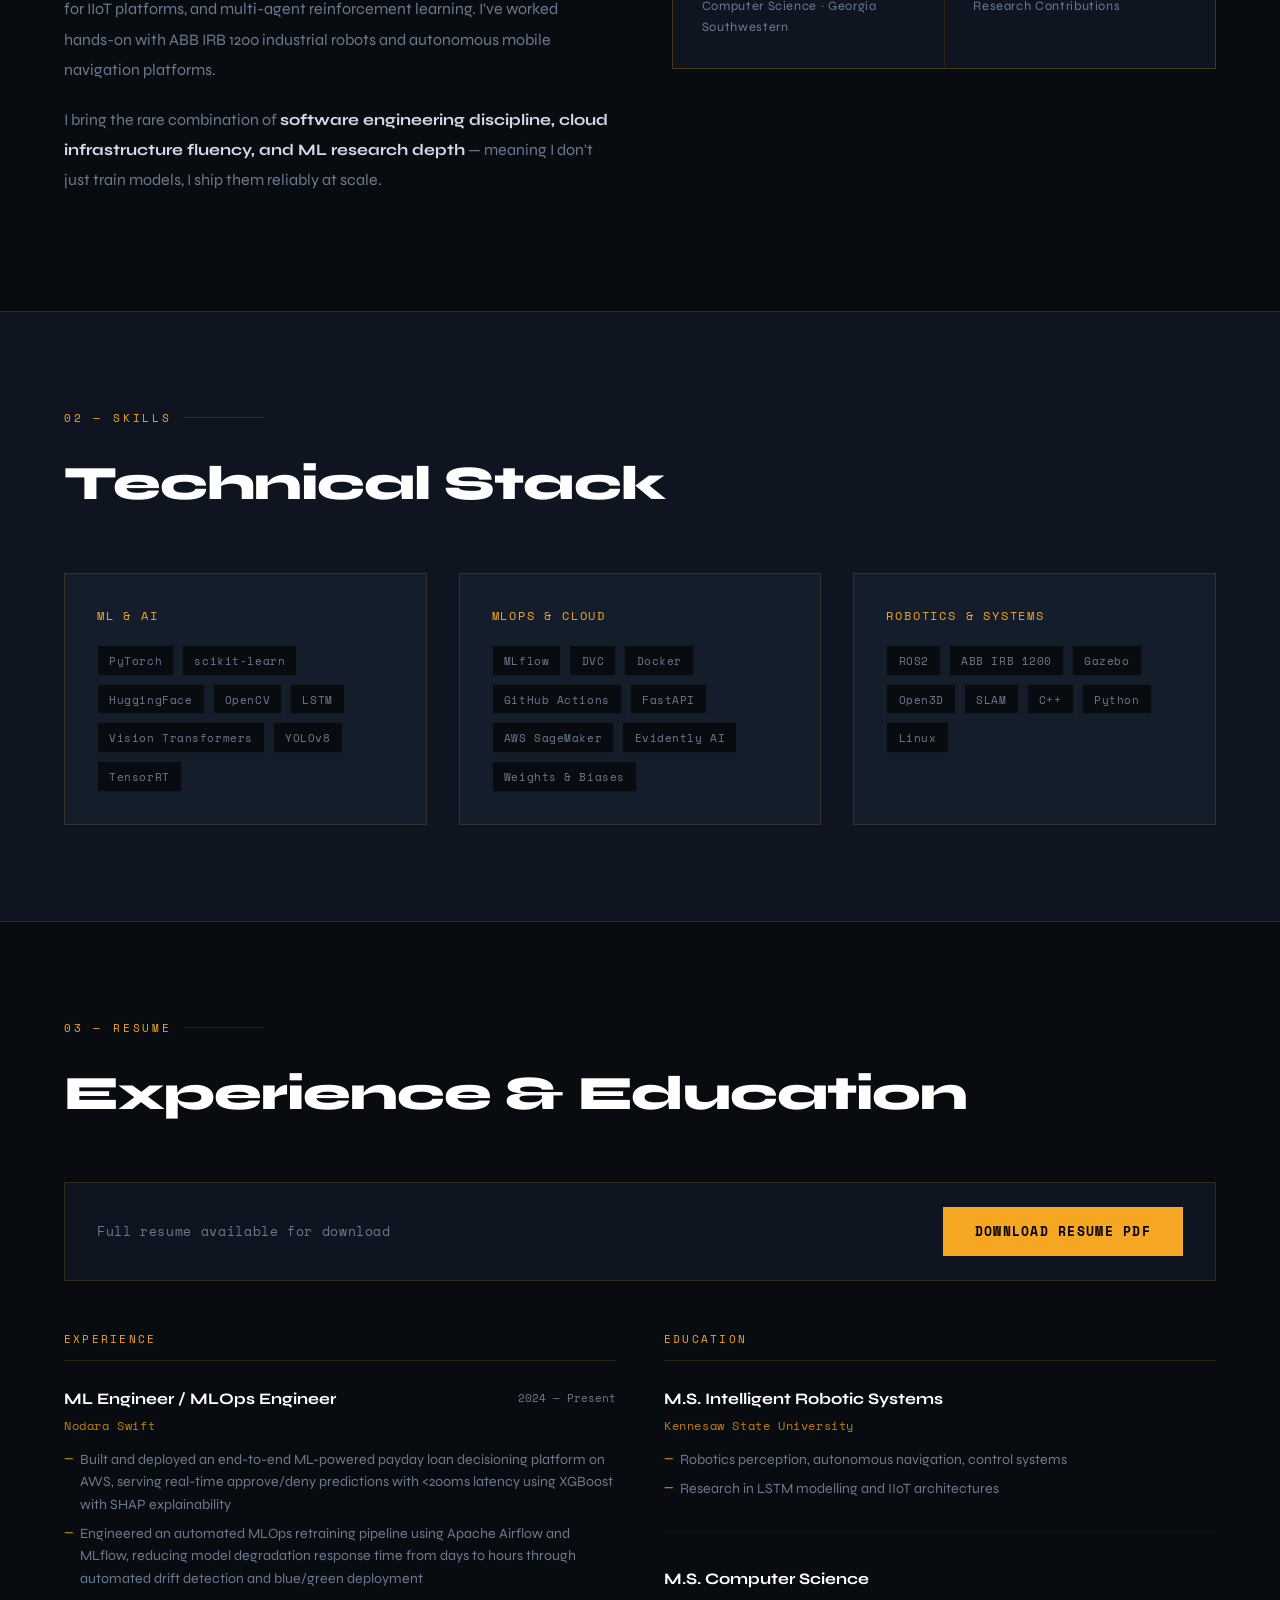
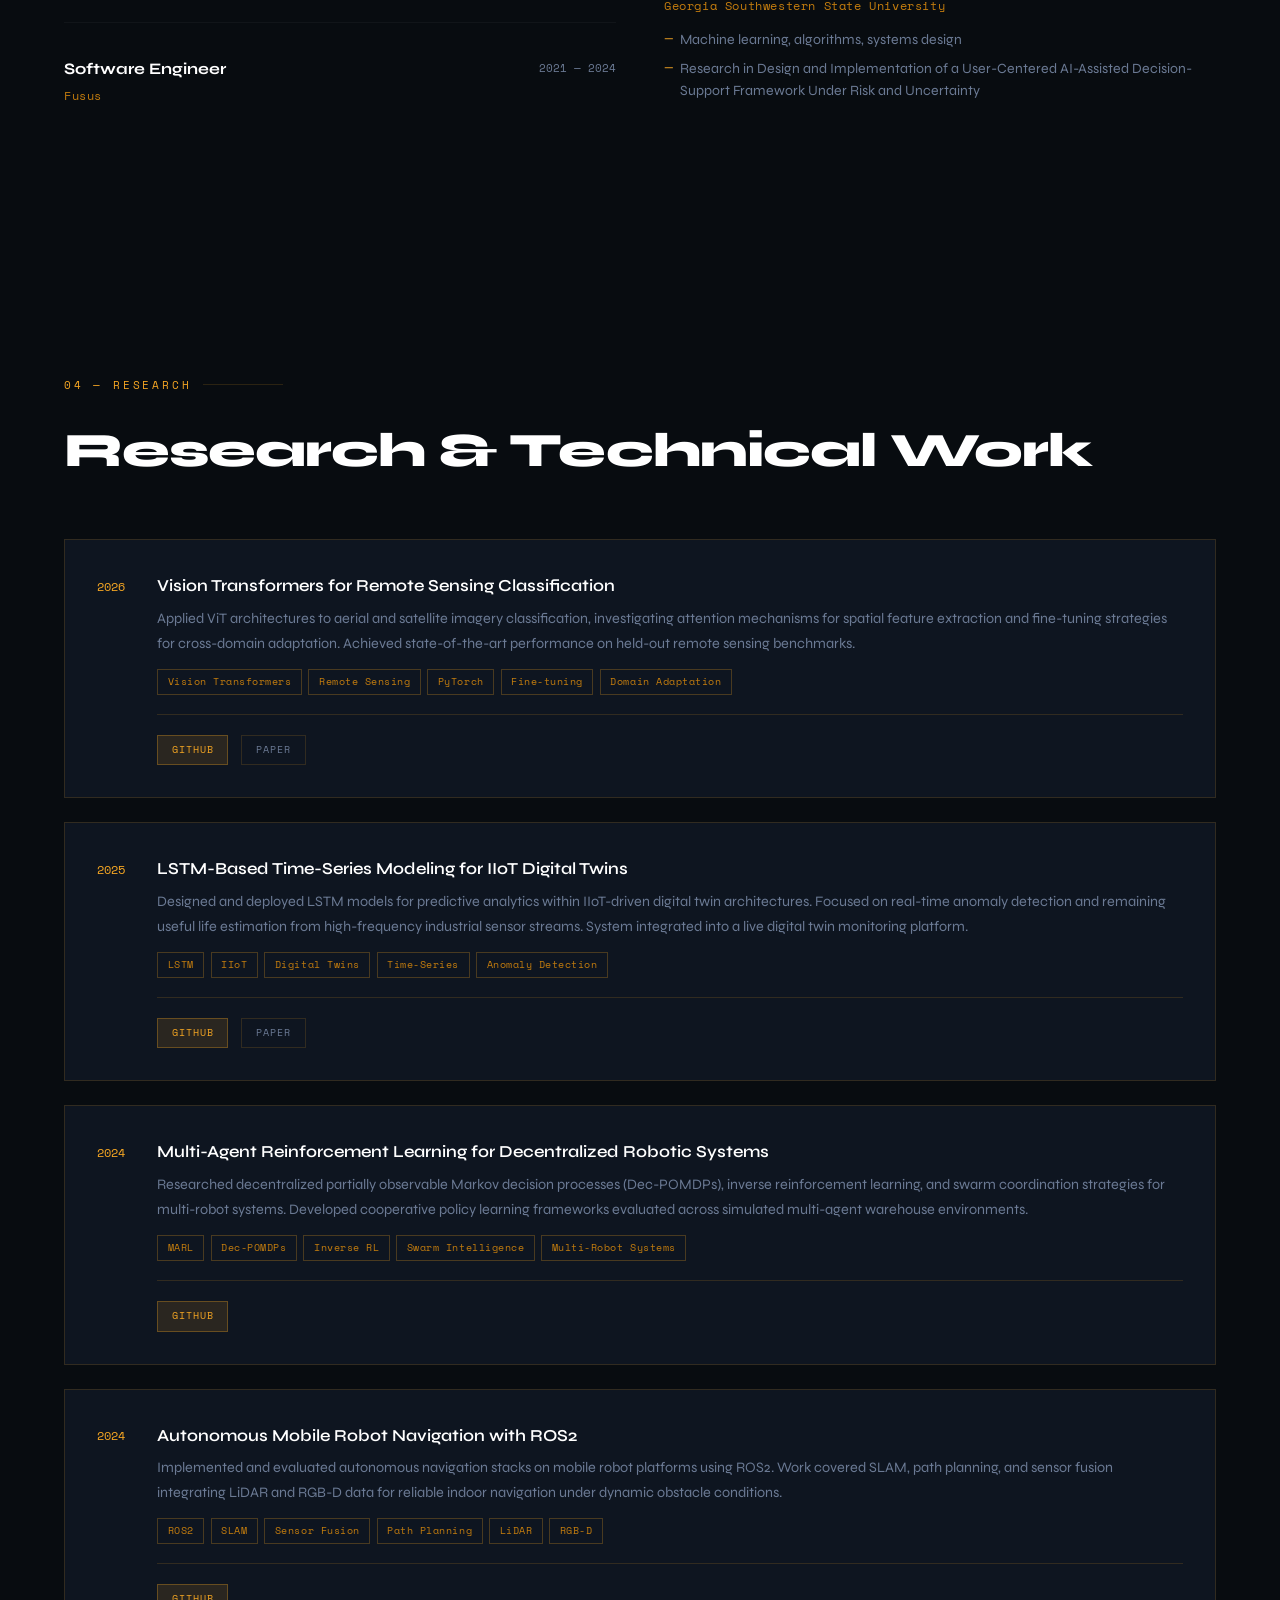
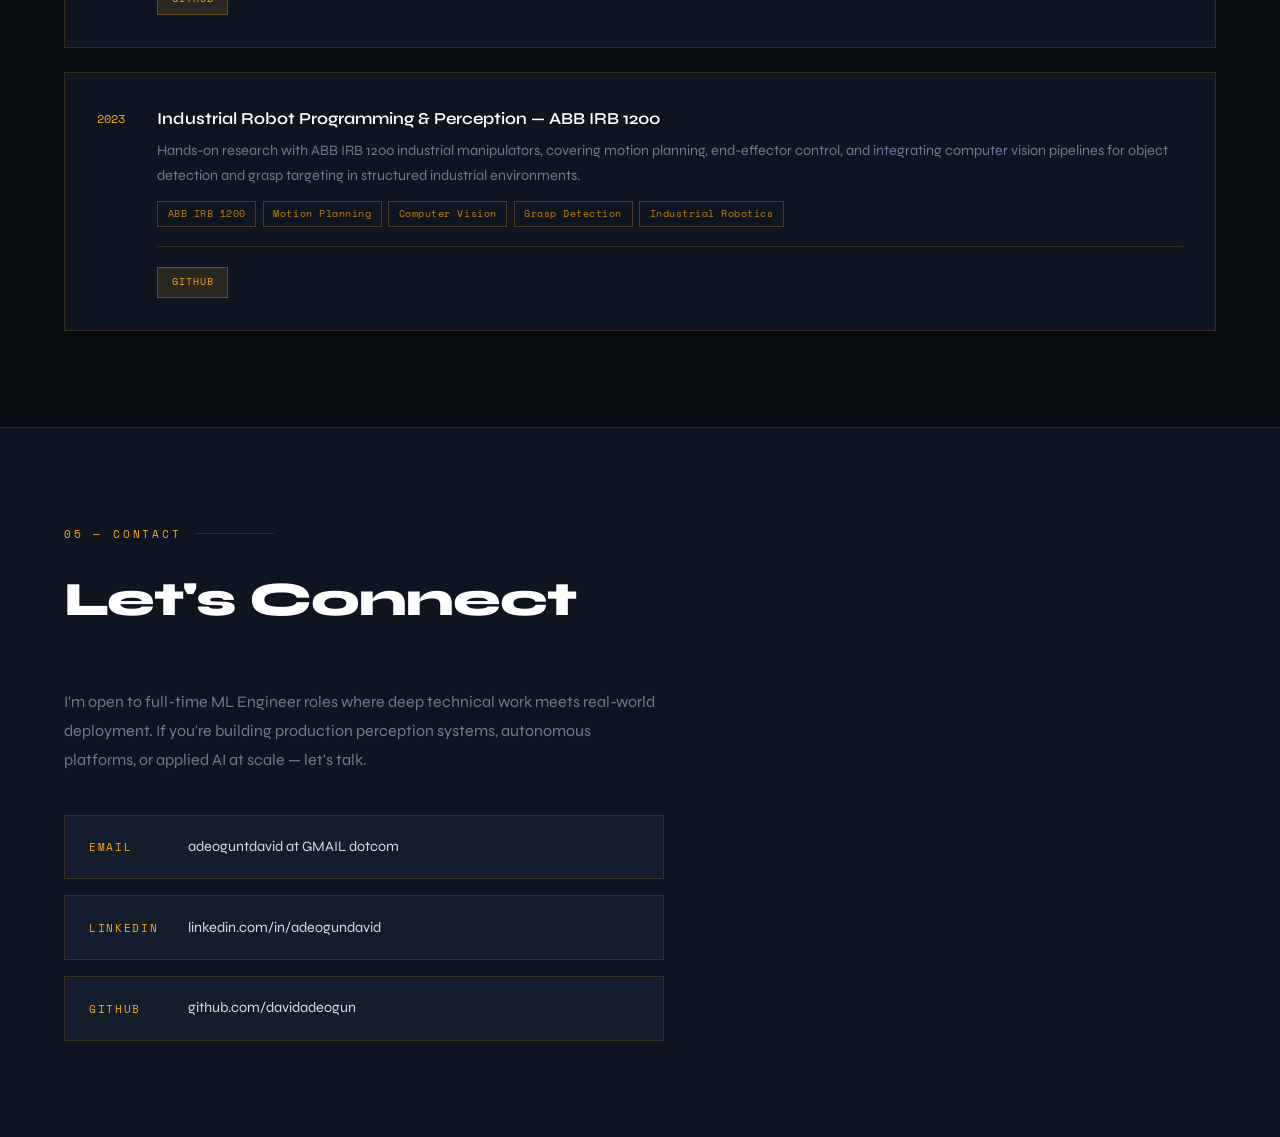
==== commit 03880c42: "Updated POE" ====
--- a/index.html
+++ b/index.html
@@ -71,7 +71,7 @@
     <div class="stats-grid">
       <div class="stat-box">
         <div class="stat-num">3+</div>
-        <div class="stat-label">Years Production MLOps & Engineering</div>
+        <div class="stat-label">Years Production ML & MLOps</div>
       </div>
       <div class="stat-box">
         <div class="stat-num">M.S.</div>
@@ -158,7 +158,7 @@
             <div class="resume-role">ML Engineer / MLOps Engineer</div>
             <div class="resume-company">Nodara Swift</div>
           </div>
-          <div class="resume-date">2025 — Present</div>
+          <div class="resume-date">2024 — Present</div>
         </div>
         <ul class="resume-bullets">
           <li>Built and deployed an end-to-end ML-powered payday loan decisioning platform on AWS, serving real-time approve/deny predictions with <200ms latency using XGBoost with SHAP explainability</li>
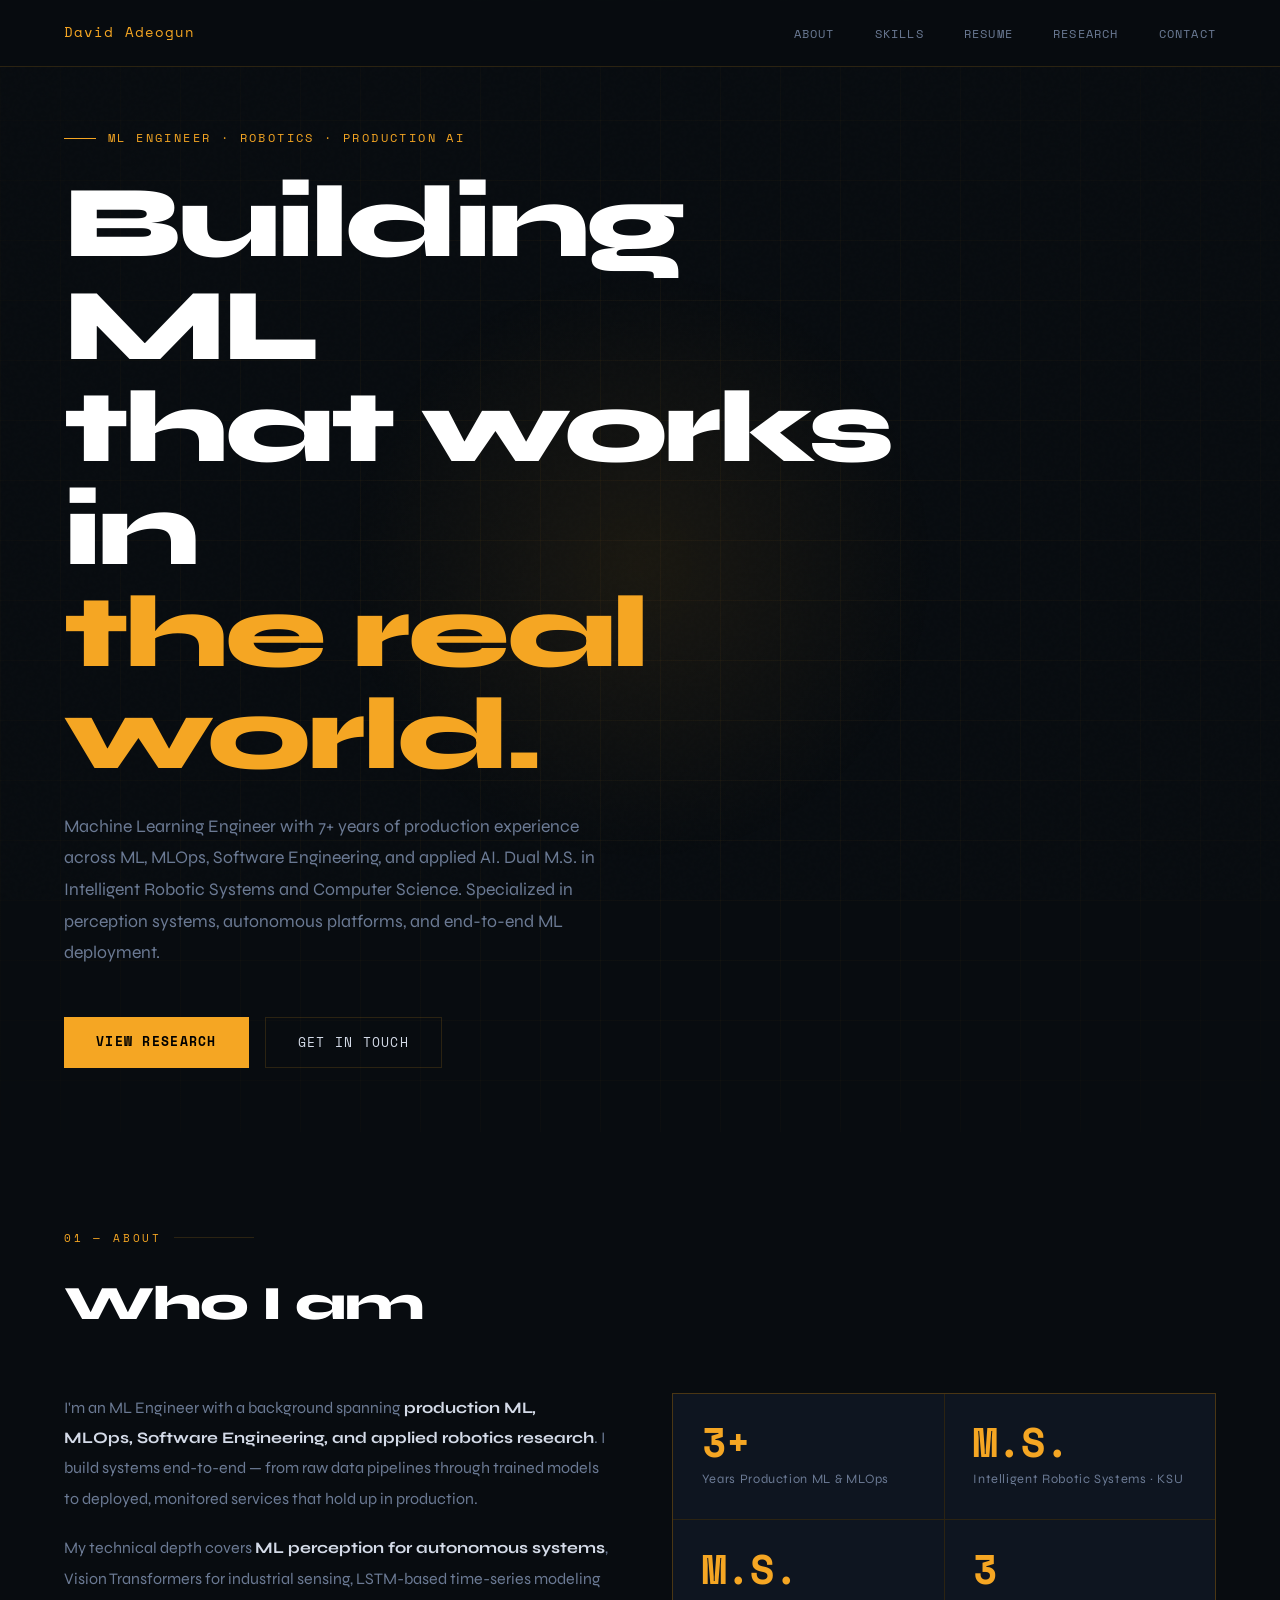
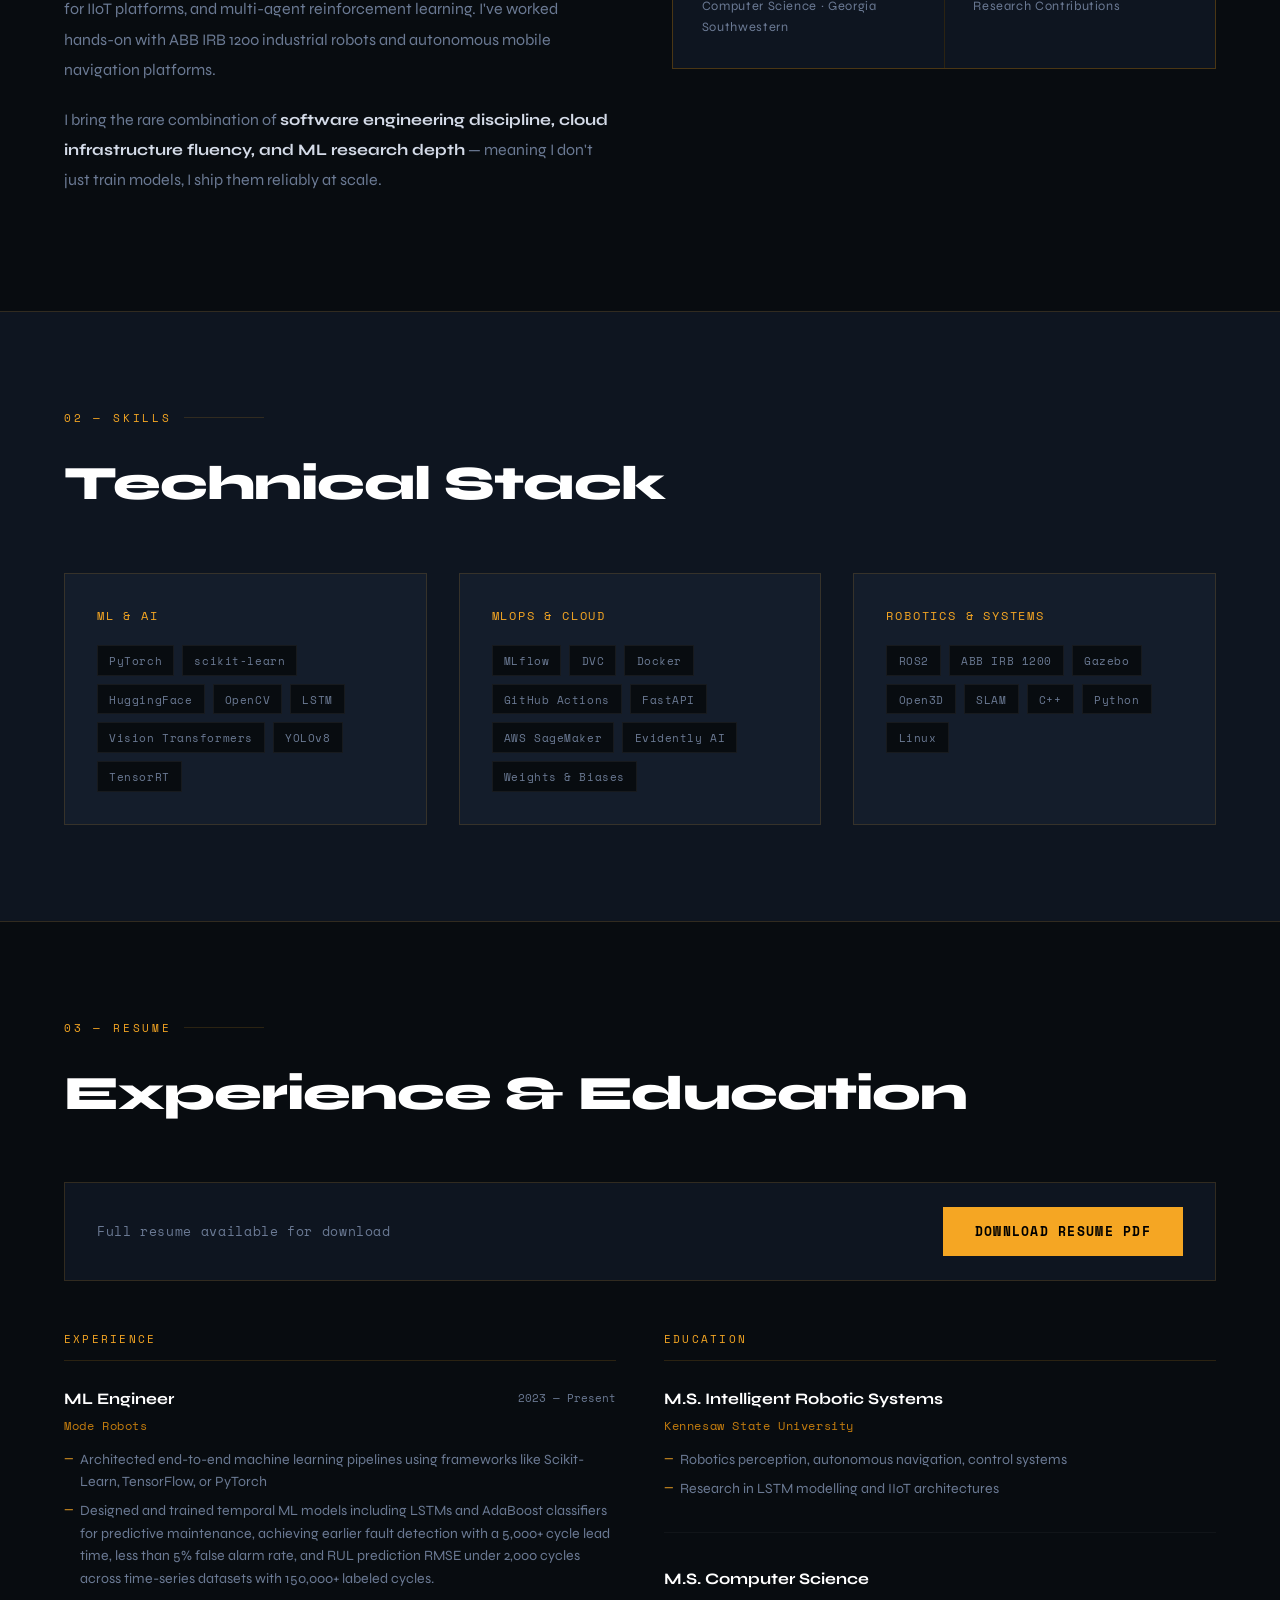
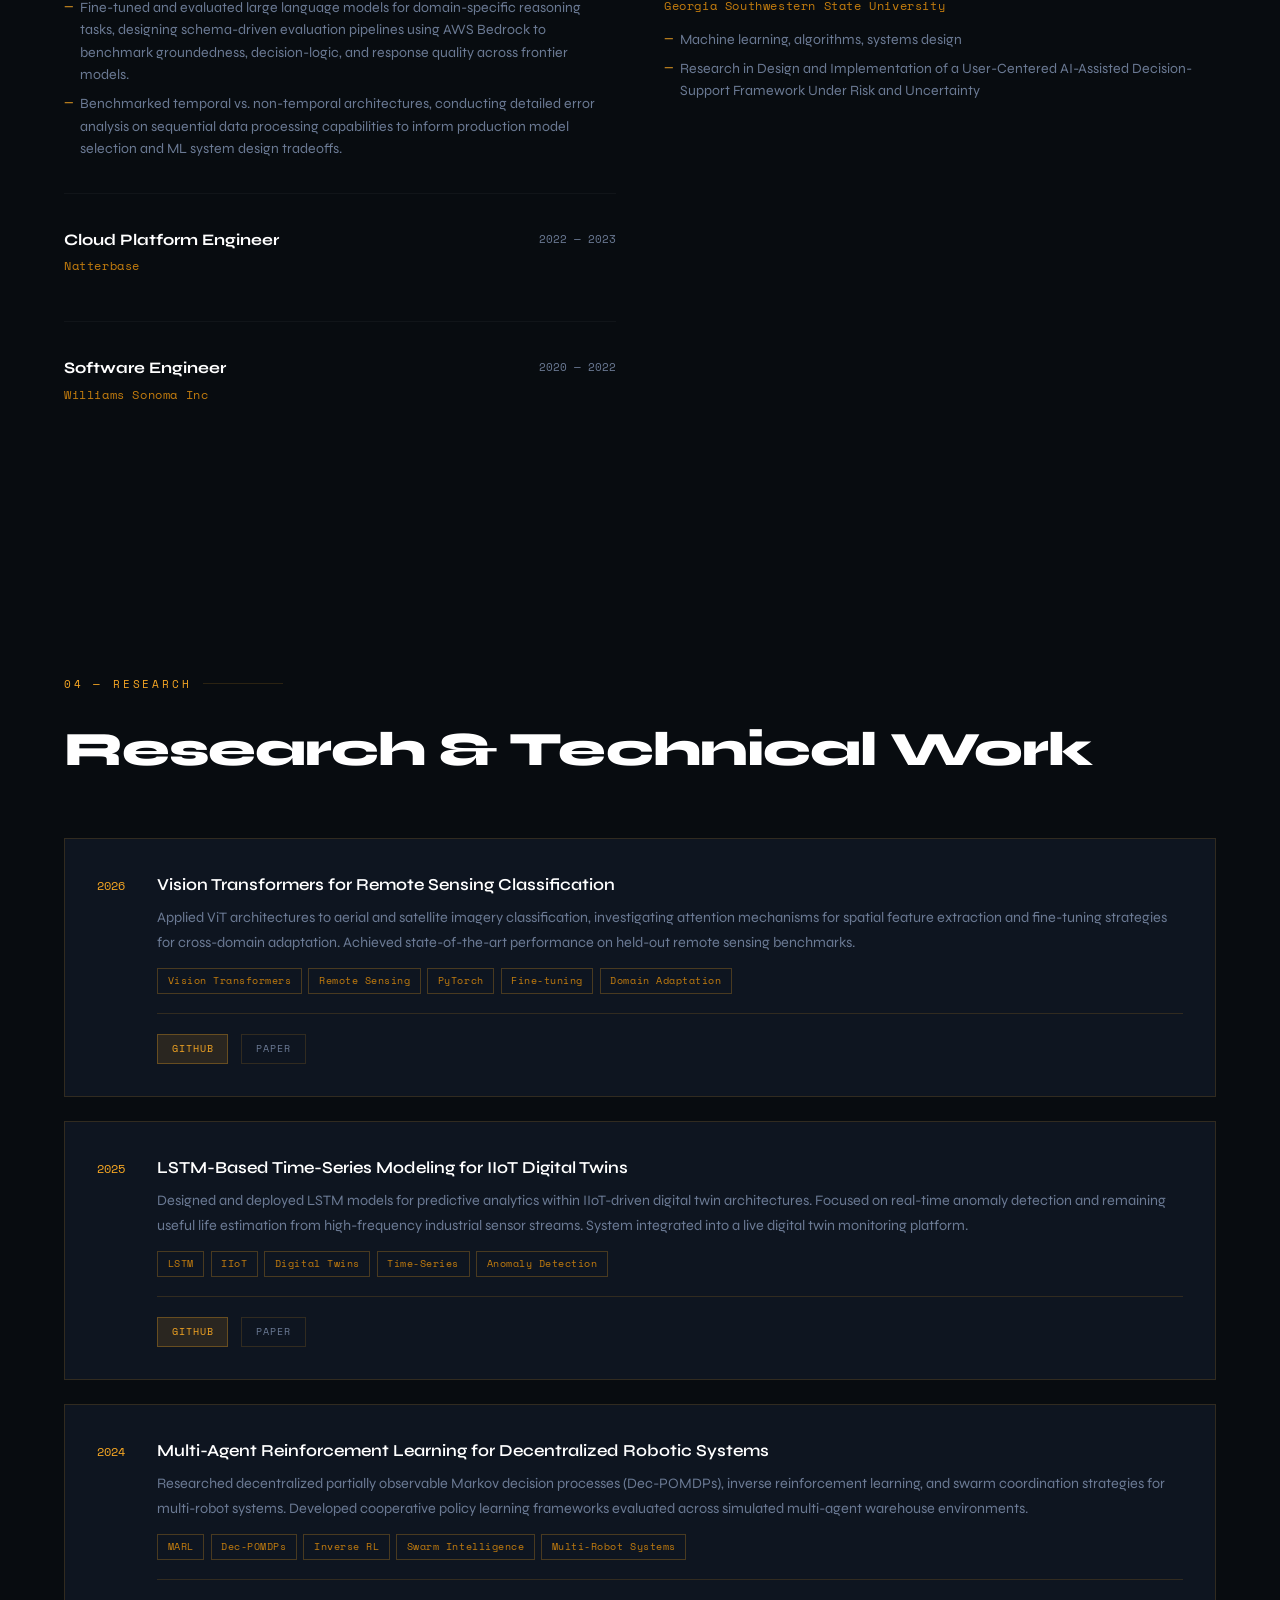
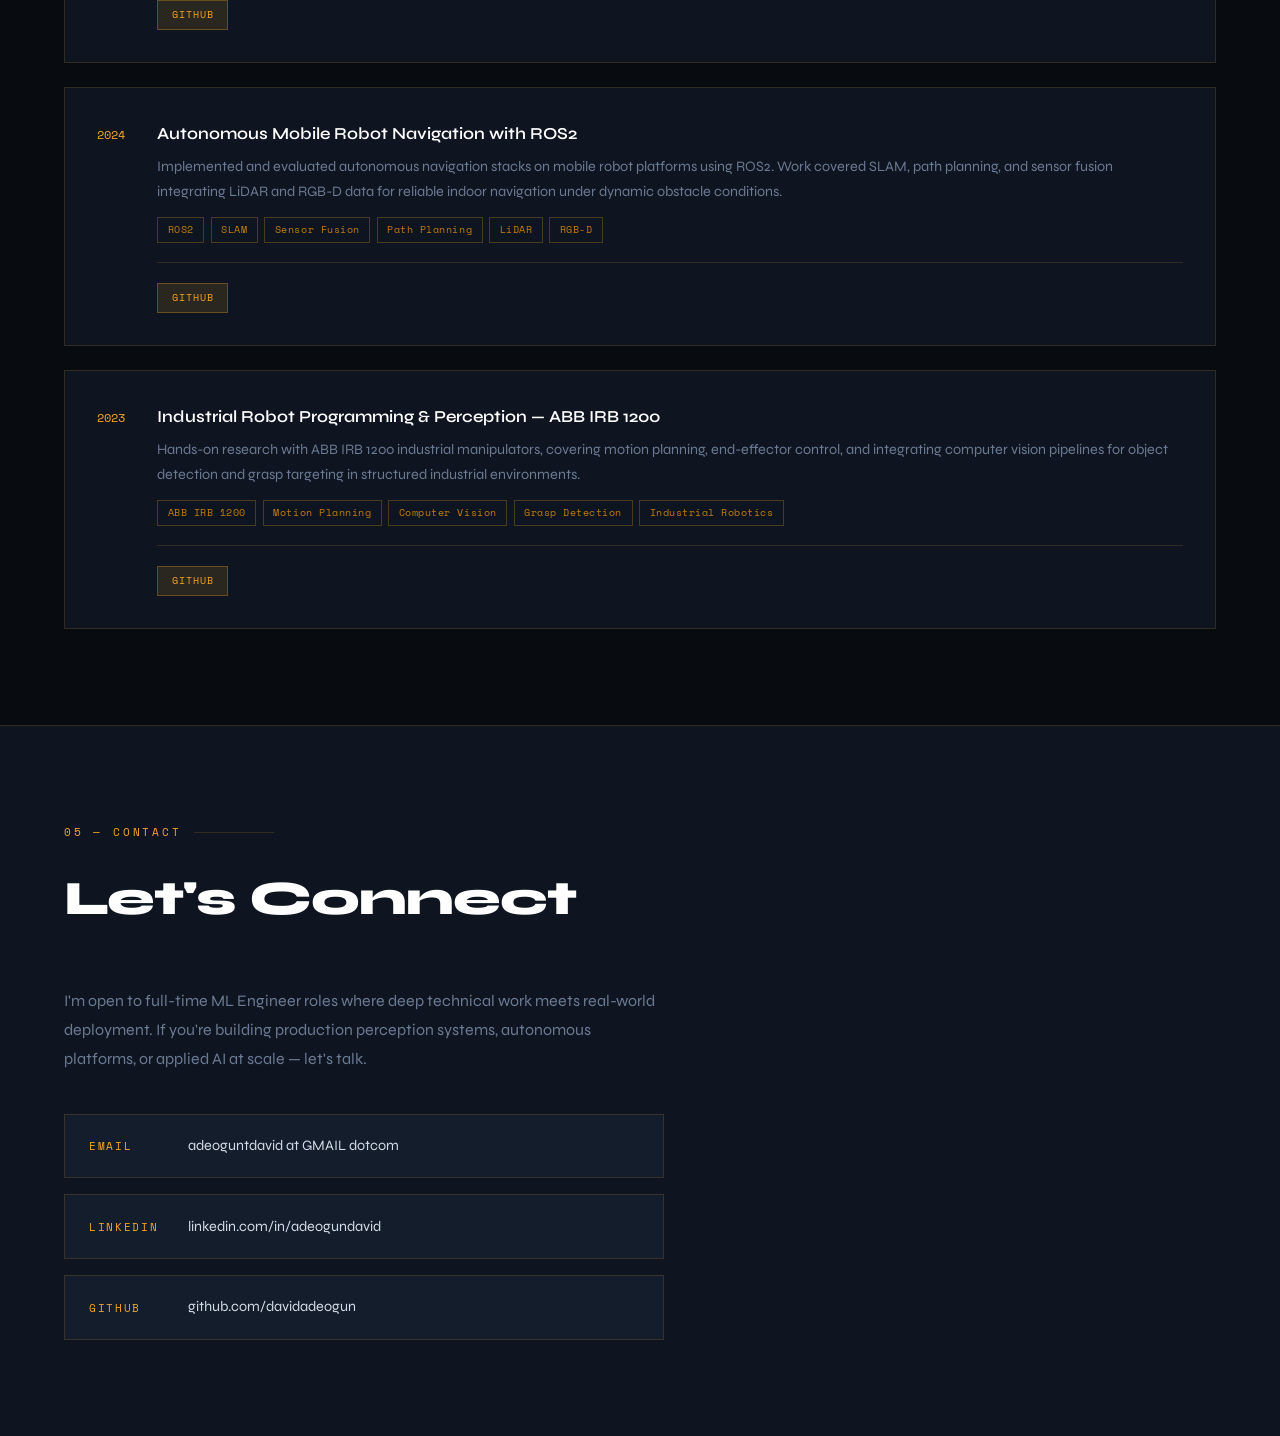
==== commit 8417da5b: "Updated Portfolio" ====
--- a/index.html
+++ b/index.html
@@ -155,14 +155,16 @@
       <div class="resume-entry">
         <div class="resume-entry-header">
           <div>
-            <div class="resume-role">ML Engineer / MLOps Engineer</div>
-            <div class="resume-company">Nodara Swift</div>
-          </div>
-          <div class="resume-date">2024 — Present</div>
-        </div>
-        <ul class="resume-bullets">
-          <li>Built and deployed an end-to-end ML-powered payday loan decisioning platform on AWS, serving real-time approve/deny predictions with <200ms latency using XGBoost with SHAP explainability</li>
-          <li>Engineered an automated MLOps retraining pipeline using Apache Airflow and MLflow, reducing model degradation response time from days to hours through automated drift detection and blue/green deployment</li>
+            <div class="resume-role">ML Engineer</div>
+            <div class="resume-company">Mode Robots</div>
+          </div>
+          <div class="resume-date">2023 — Present</div>
+        </div>
+        <ul class="resume-bullets">
+          <li>Architected end-to-end machine learning pipelines using frameworks like Scikit-Learn, TensorFlow, or PyTorch</li>
+          <li>Designed and trained temporal ML models including LSTMs and AdaBoost classifiers for predictive maintenance, achieving earlier fault detection with a 5,000+ cycle lead time, less than 5% false alarm rate, and RUL prediction RMSE under 2,000 cycles across time-series datasets with 150,000+ labeled cycles. </li>
+          <li>Fine-tuned and evaluated large language models for domain-specific reasoning tasks, designing schema-driven evaluation pipelines using AWS Bedrock to benchmark groundedness, decision-logic, and response quality across frontier models.</li>
+          <li>Benchmarked temporal vs. non-temporal architectures, conducting detailed error analysis on sequential data processing capabilities to inform production model selection and ML system design tradeoffs.</li>
         
         </ul>
       </div>
@@ -170,10 +172,23 @@
       <div class="resume-entry">
         <div class="resume-entry-header">
           <div>
+            <div class="resume-role">Cloud Platform Engineer</div>
+            <div class="resume-company">Natterbase</div>
+          </div>
+          <div class="resume-date">2022 — 2023</div>
+        </div>
+        <ul class="resume-bullets">
+         
+        </ul>
+      </div>
+
+      <div class="resume-entry">
+        <div class="resume-entry-header">
+          <div>
             <div class="resume-role">Software Engineer</div>
-            <div class="resume-company">Fusus</div>
-          </div>
-          <div class="resume-date">2021 — 2024</div>
+            <div class="resume-company">Williams Sonoma Inc</div>
+          </div>
+          <div class="resume-date">2020 — 2022</div>
         </div>
         <ul class="resume-bullets">
          
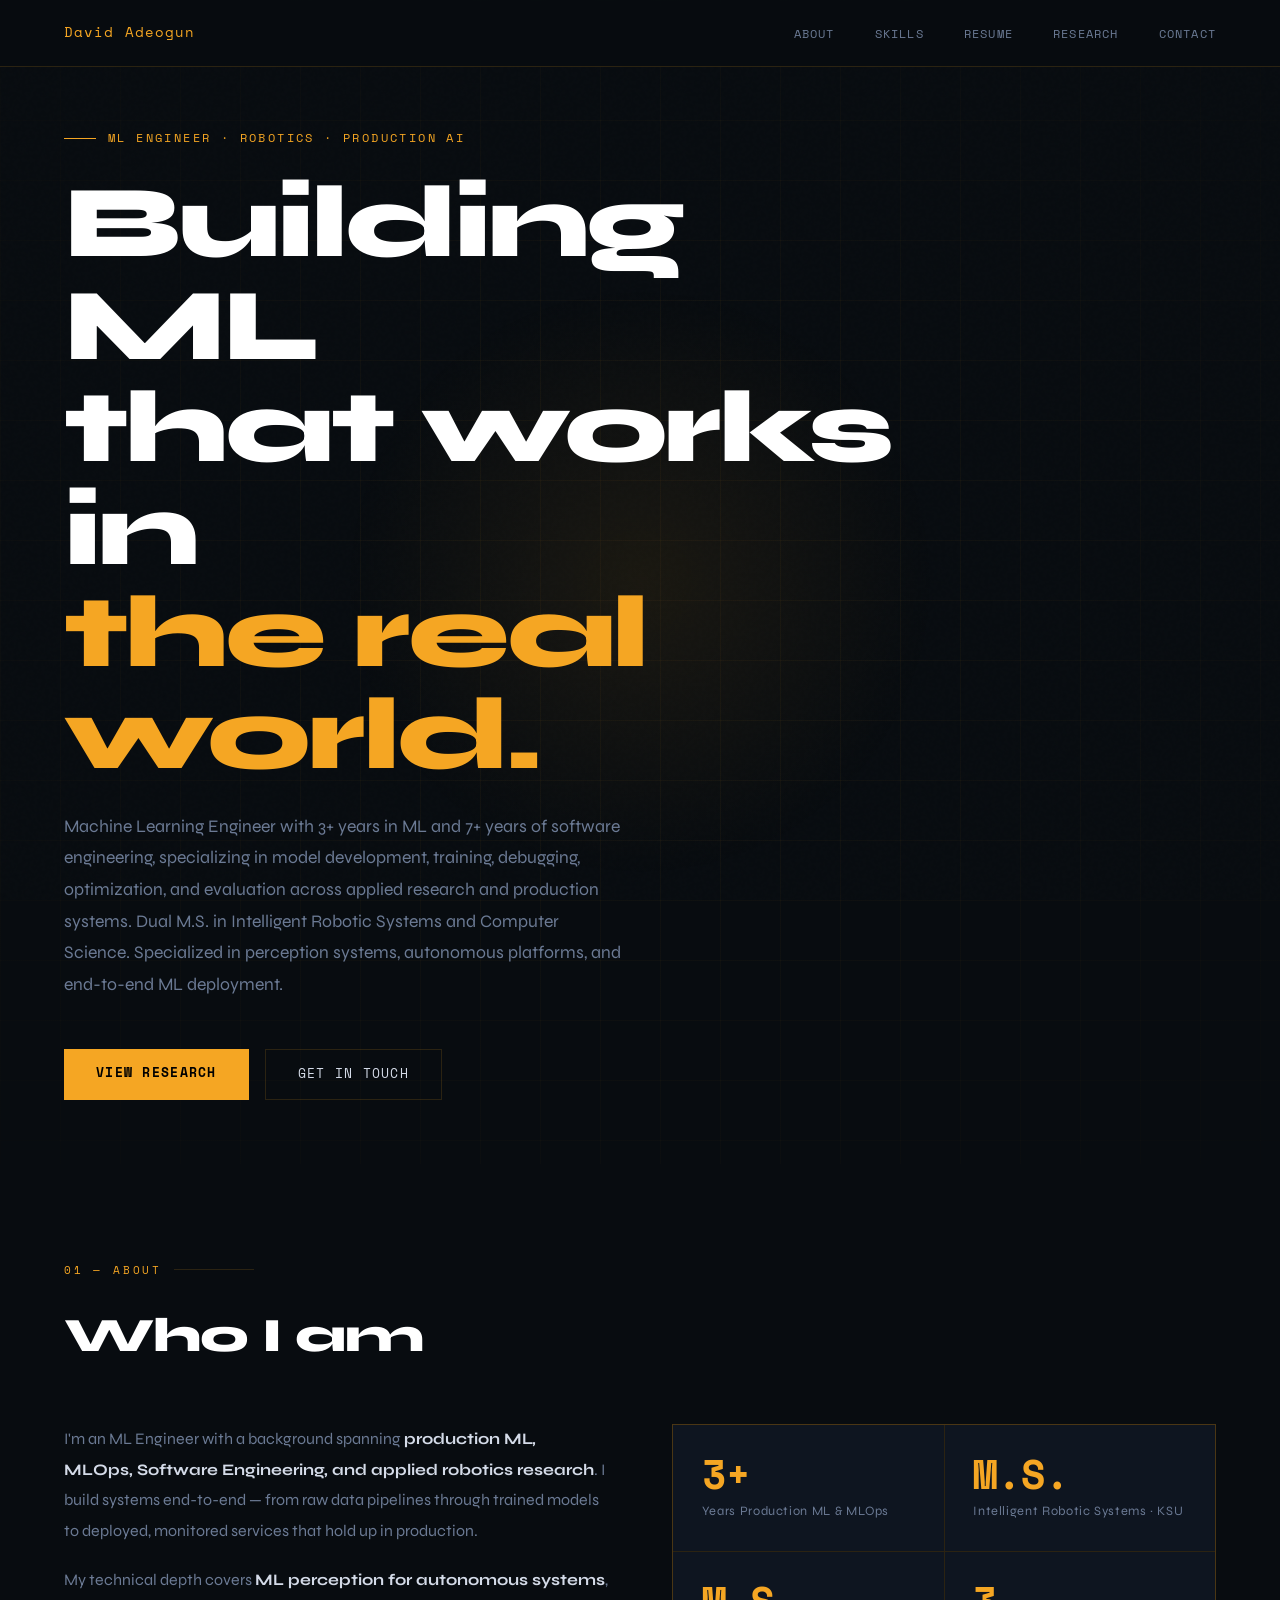
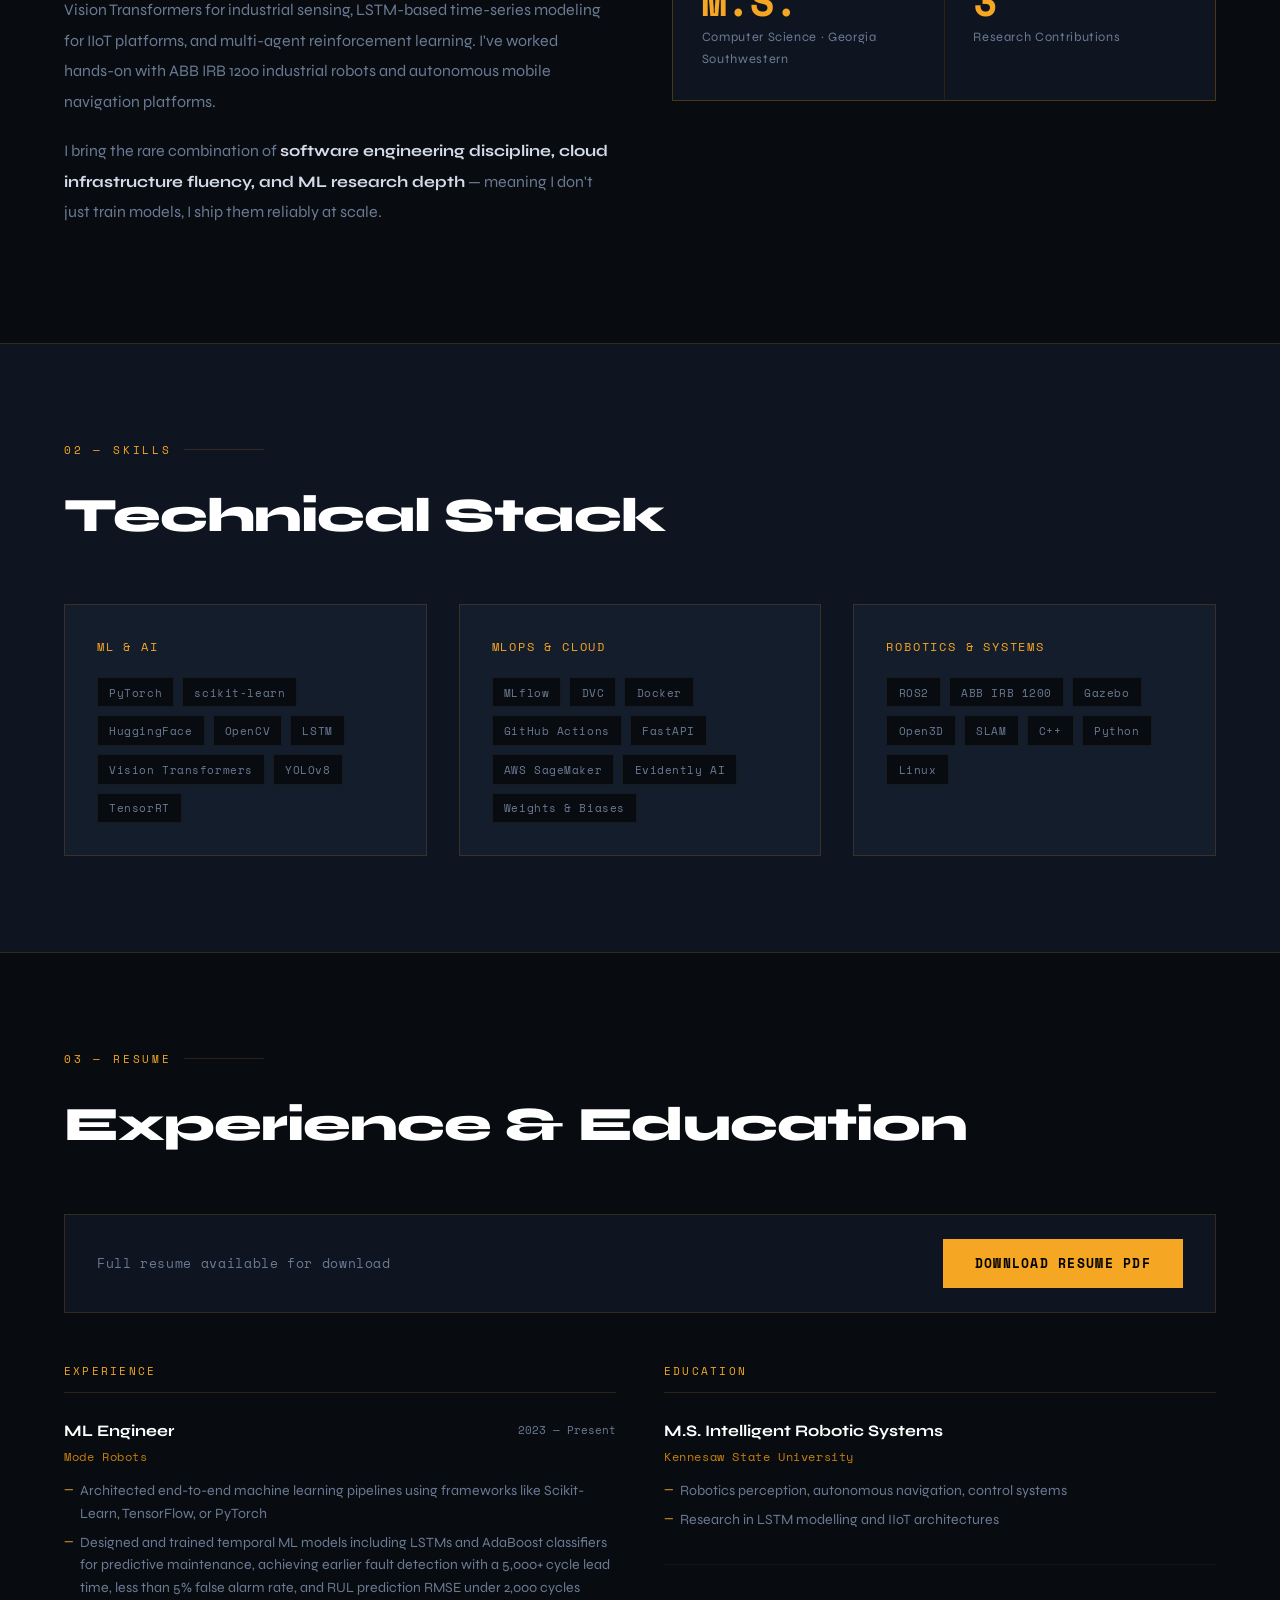
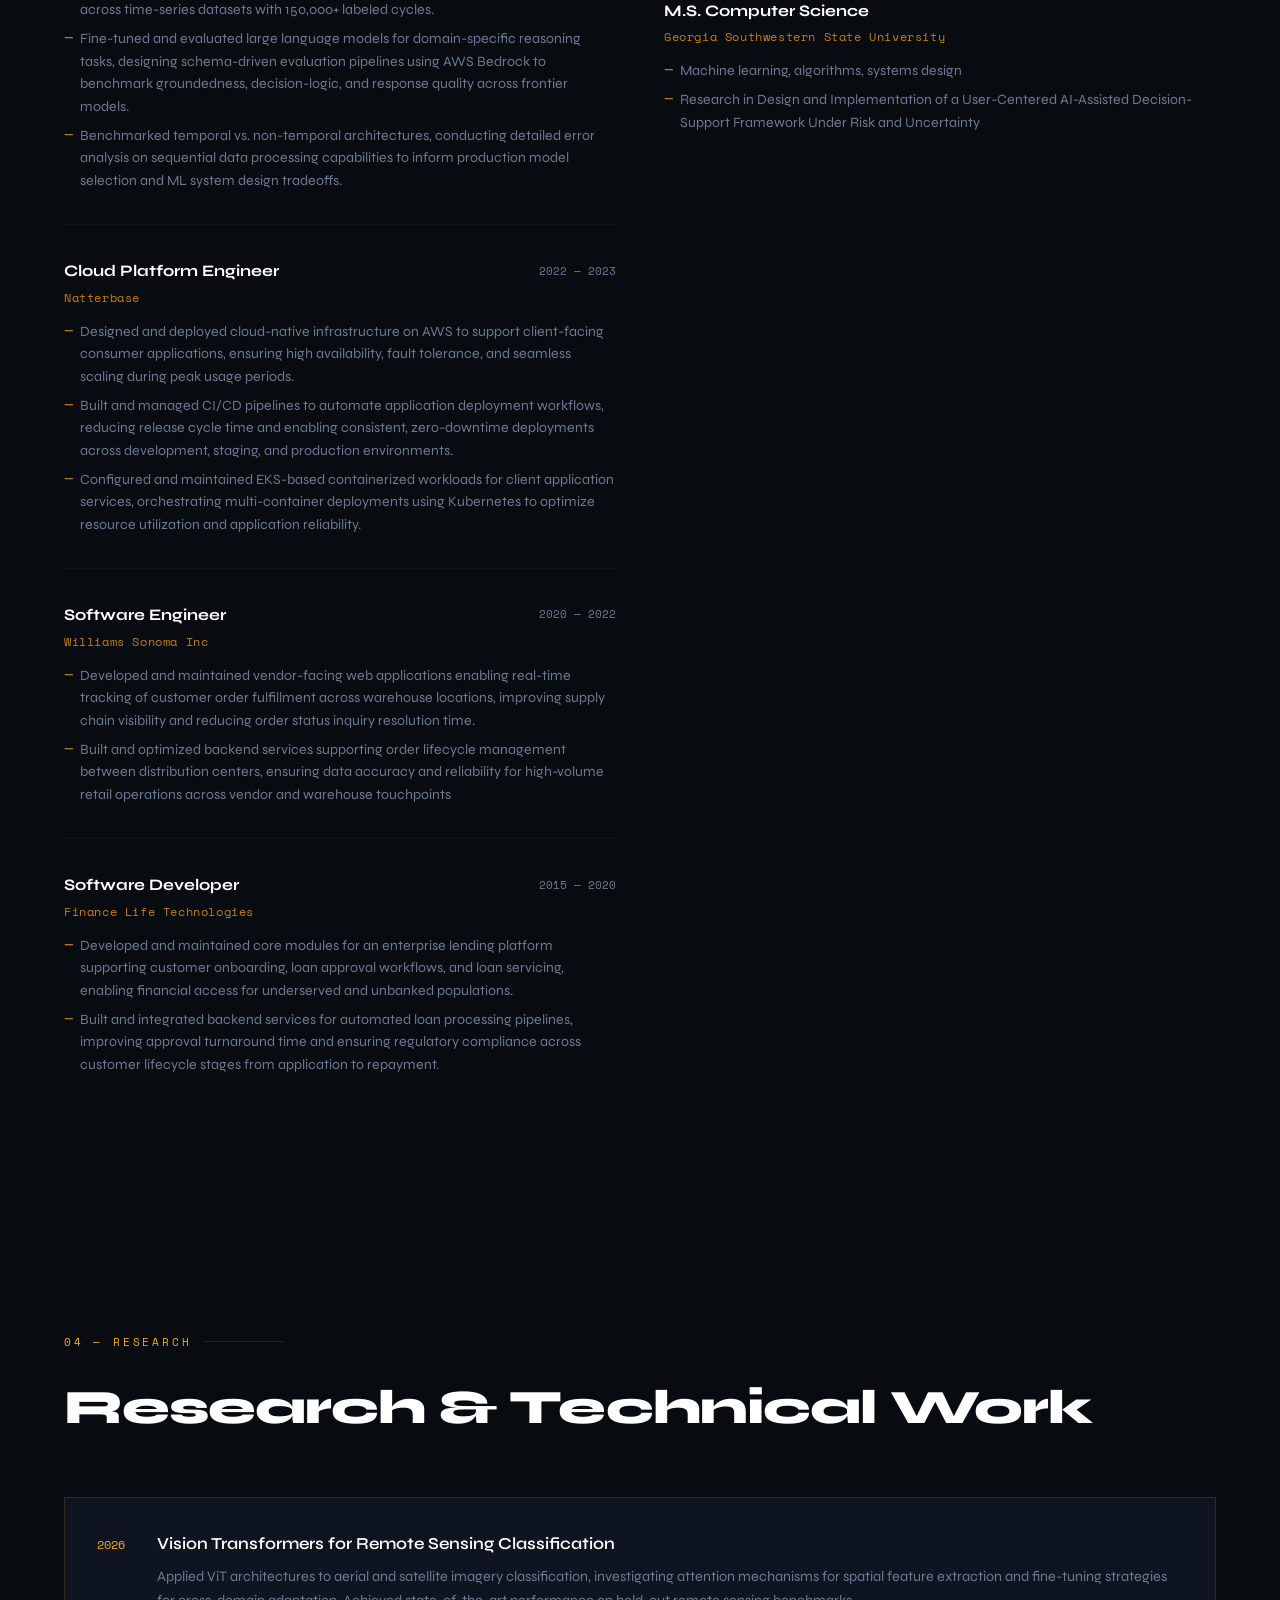
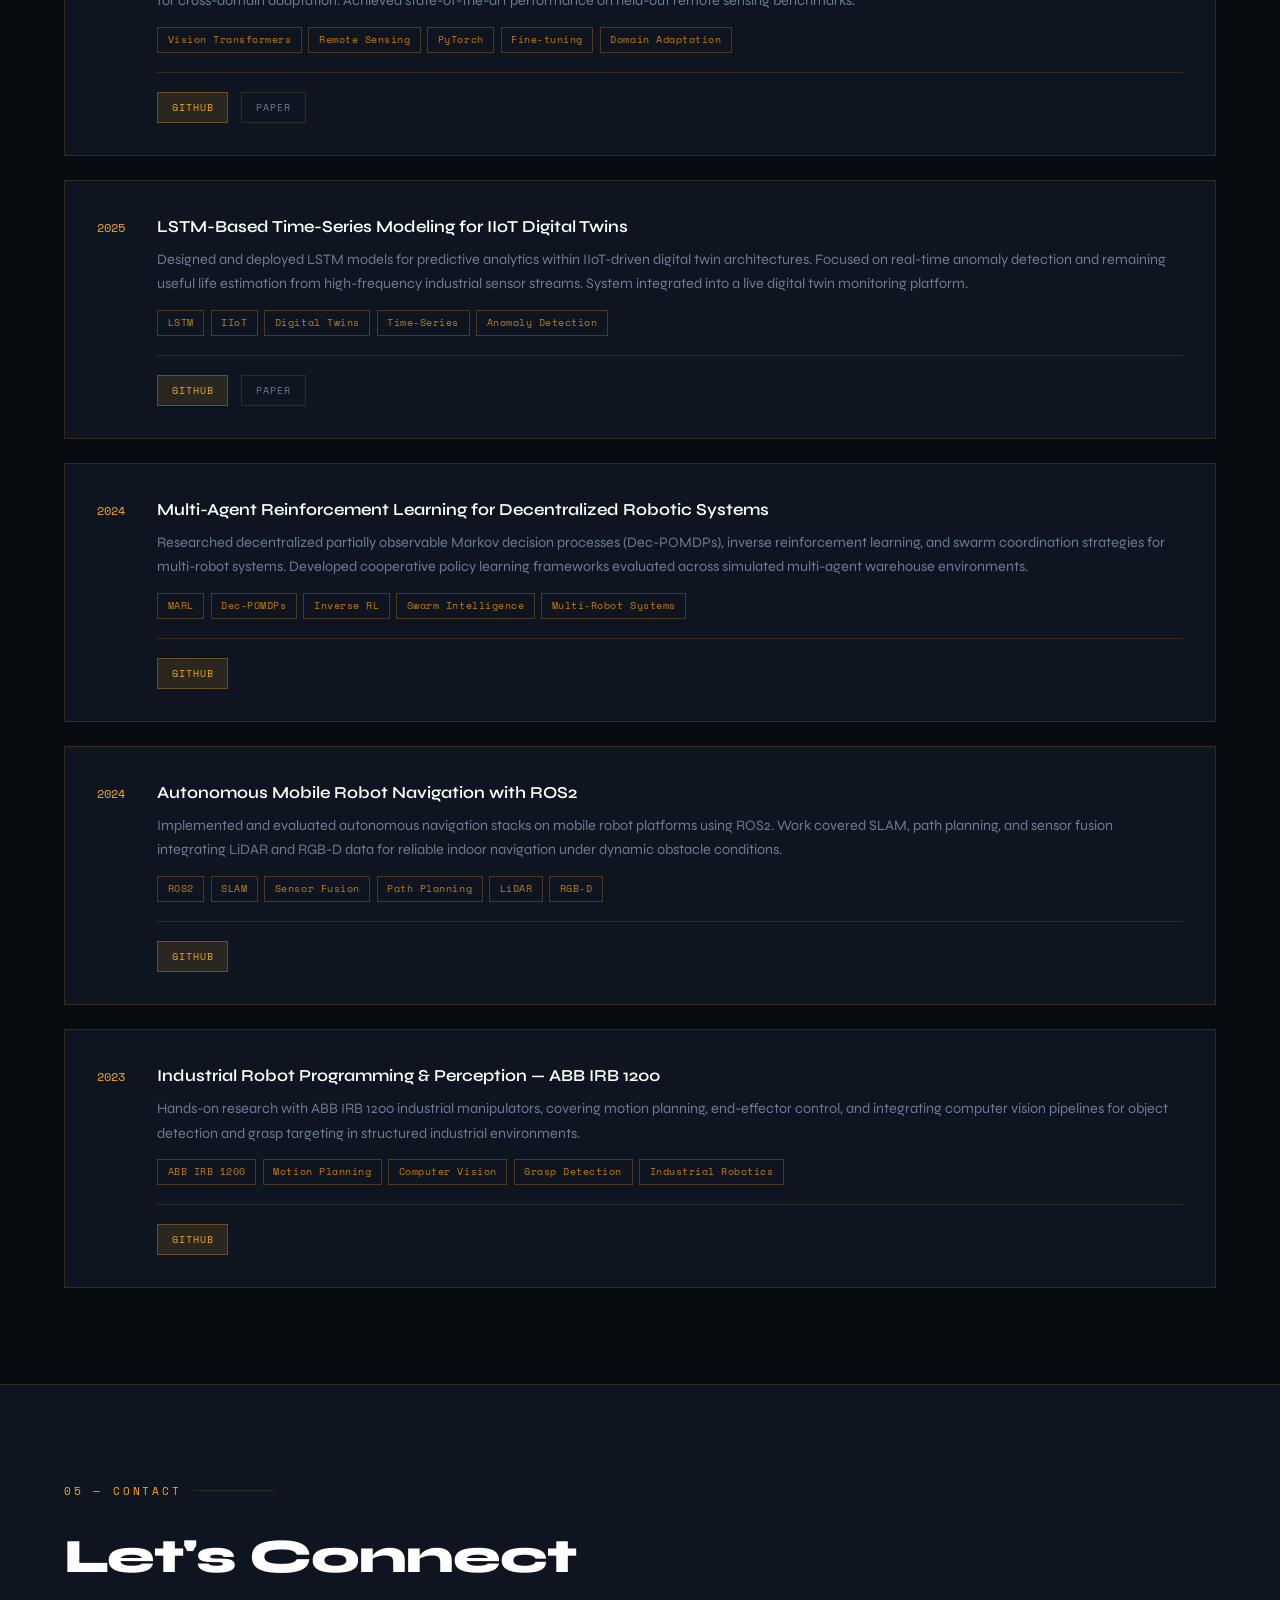
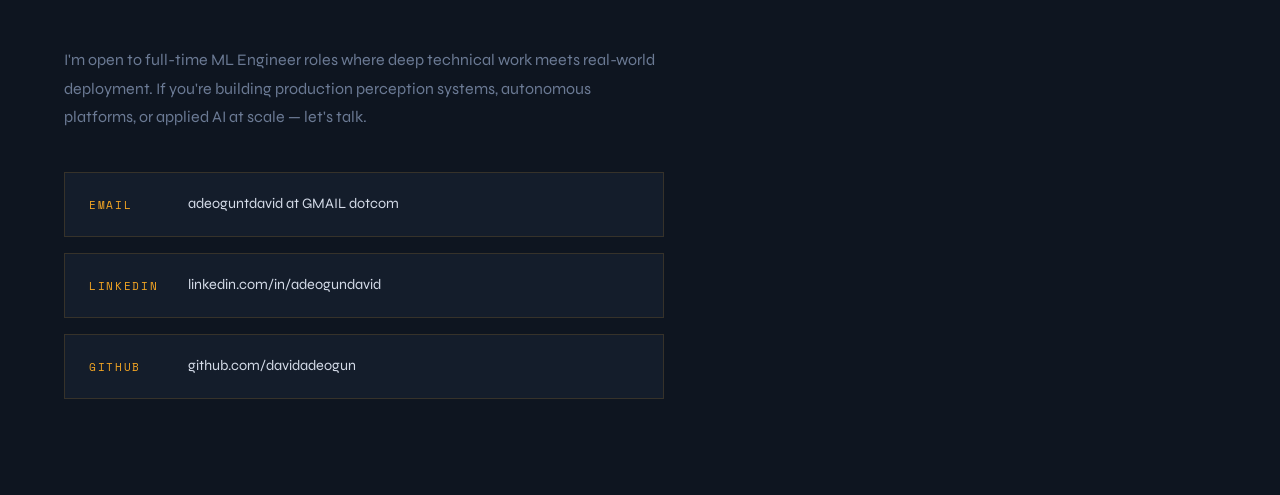
==== commit e859a8ca: "Updated Portfolio" ====
--- a/index.html
+++ b/index.html
@@ -30,8 +30,9 @@
     <div class="hero-tag">ML Engineer · Robotics · Production AI</div>
     <h1>Building ML<br>that works in<br><span>the real world.</span></h1>
     <p class="hero-desc">
-      Machine Learning Engineer with 7+ years of production experience
-      across ML, MLOps, Software Engineering, and applied AI. Dual M.S. in
+      Machine Learning Engineer with 3+ years in ML and 7+ years of software engineering, 
+      specializing in model development, training, debugging, optimization, 
+      and evaluation across applied research and production systems. Dual M.S. in
       Intelligent Robotic Systems and Computer Science. Specialized in
       perception systems, autonomous platforms, and end-to-end ML deployment.
     </p>
@@ -178,7 +179,12 @@
           <div class="resume-date">2022 — 2023</div>
         </div>
         <ul class="resume-bullets">
-         
+         <li>Designed and deployed cloud-native infrastructure on AWS to support client-facing consumer 
+          applications, ensuring high availability, fault tolerance, and seamless scaling during peak usage periods.</li>
+         <li>Built and managed CI/CD pipelines to automate application deployment workflows, reducing release cycle time and enabling consistent, 
+          zero-downtime deployments across development, staging, and production environments.</li>
+         <li>Configured and maintained EKS-based containerized workloads for client application services, 
+          orchestrating multi-container deployments using Kubernetes to optimize resource utilization and application reliability.</li>
         </ul>
       </div>
 
@@ -191,10 +197,27 @@
           <div class="resume-date">2020 — 2022</div>
         </div>
         <ul class="resume-bullets">
-         
-        </ul>
-      </div>
-
+          <li>Developed and maintained vendor-facing web applications enabling real-time tracking of customer order fulfillment across warehouse locations,
+            improving supply chain visibility and reducing order status inquiry resolution time.</li>
+          <li>Built and optimized backend services supporting order lifecycle management between distribution centers, 
+            ensuring data accuracy and reliability for high-volume retail operations across vendor and warehouse touchpoints</li>
+        </ul>
+      </div>
+      <div class="resume-entry">
+        <div class="resume-entry-header">
+          <div>
+            <div class="resume-role">Software Developer</div>
+            <div class="resume-company">Finance Life Technologies</div>
+          </div>
+          <div class="resume-date">2015 — 2020</div>
+        </div>
+        <ul class="resume-bullets">
+         <li>Developed and maintained core modules for an enterprise lending platform supporting customer onboarding, loan approval workflows, 
+          and loan servicing, enabling financial access for underserved and unbanked populations.</li>
+          <li>Built and integrated backend services for automated loan processing pipelines, improving approval turnaround time 
+            and ensuring regulatory compliance across customer lifecycle stages from application to repayment.</li>
+        </ul>
+      </div>
     </div>
 
     <!-- EDUCATION -->
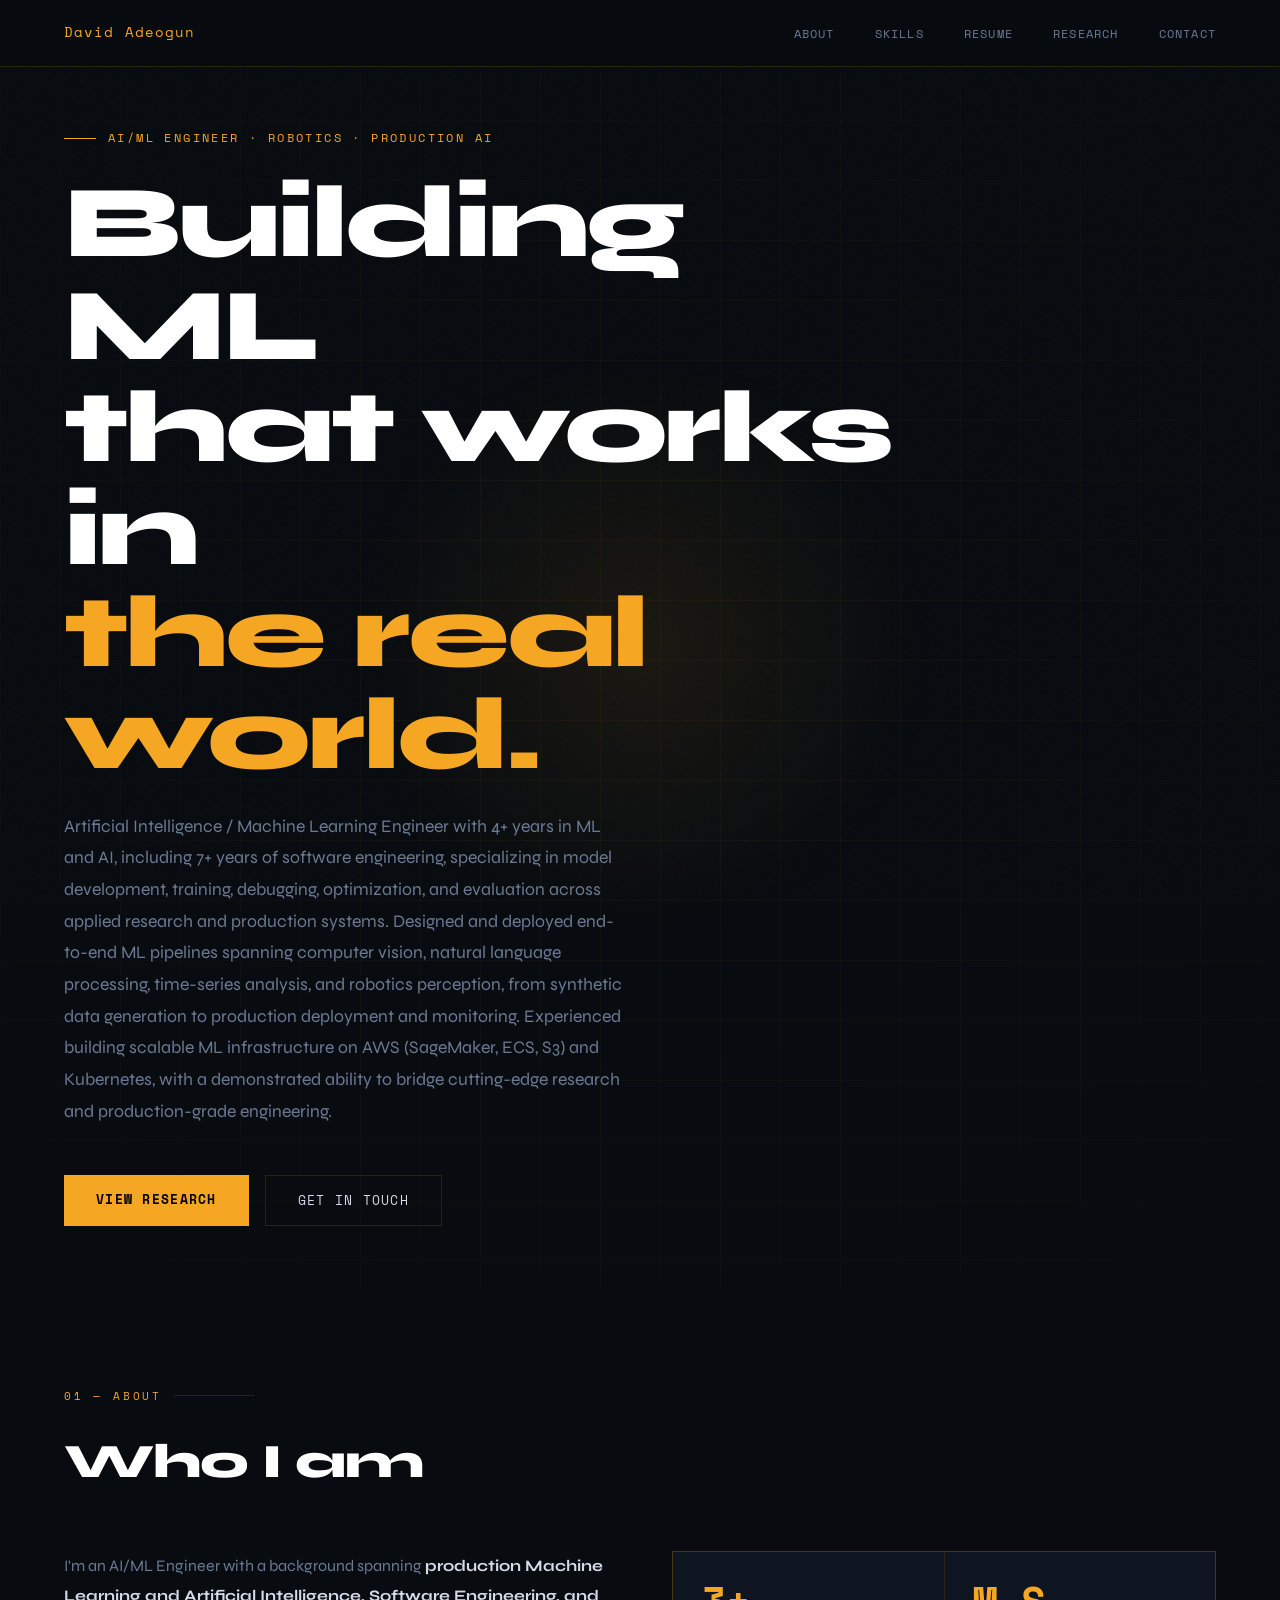
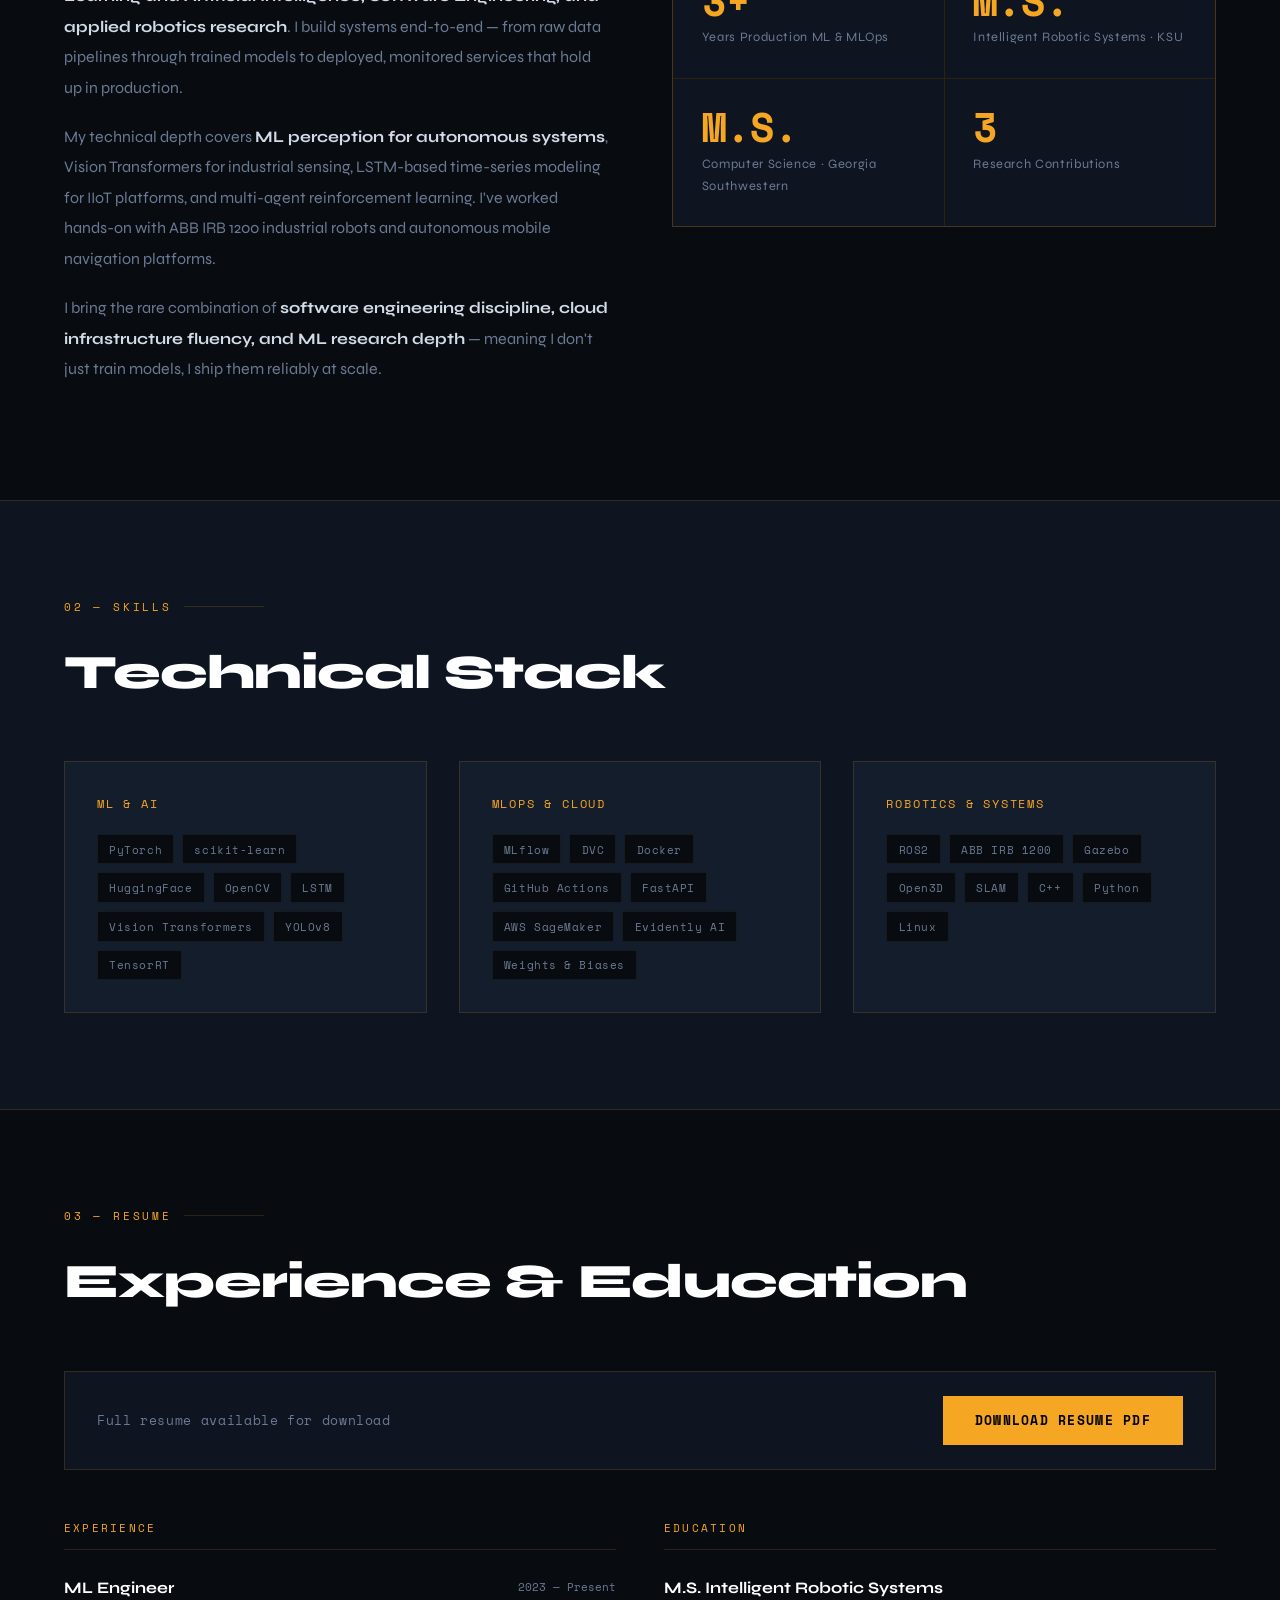
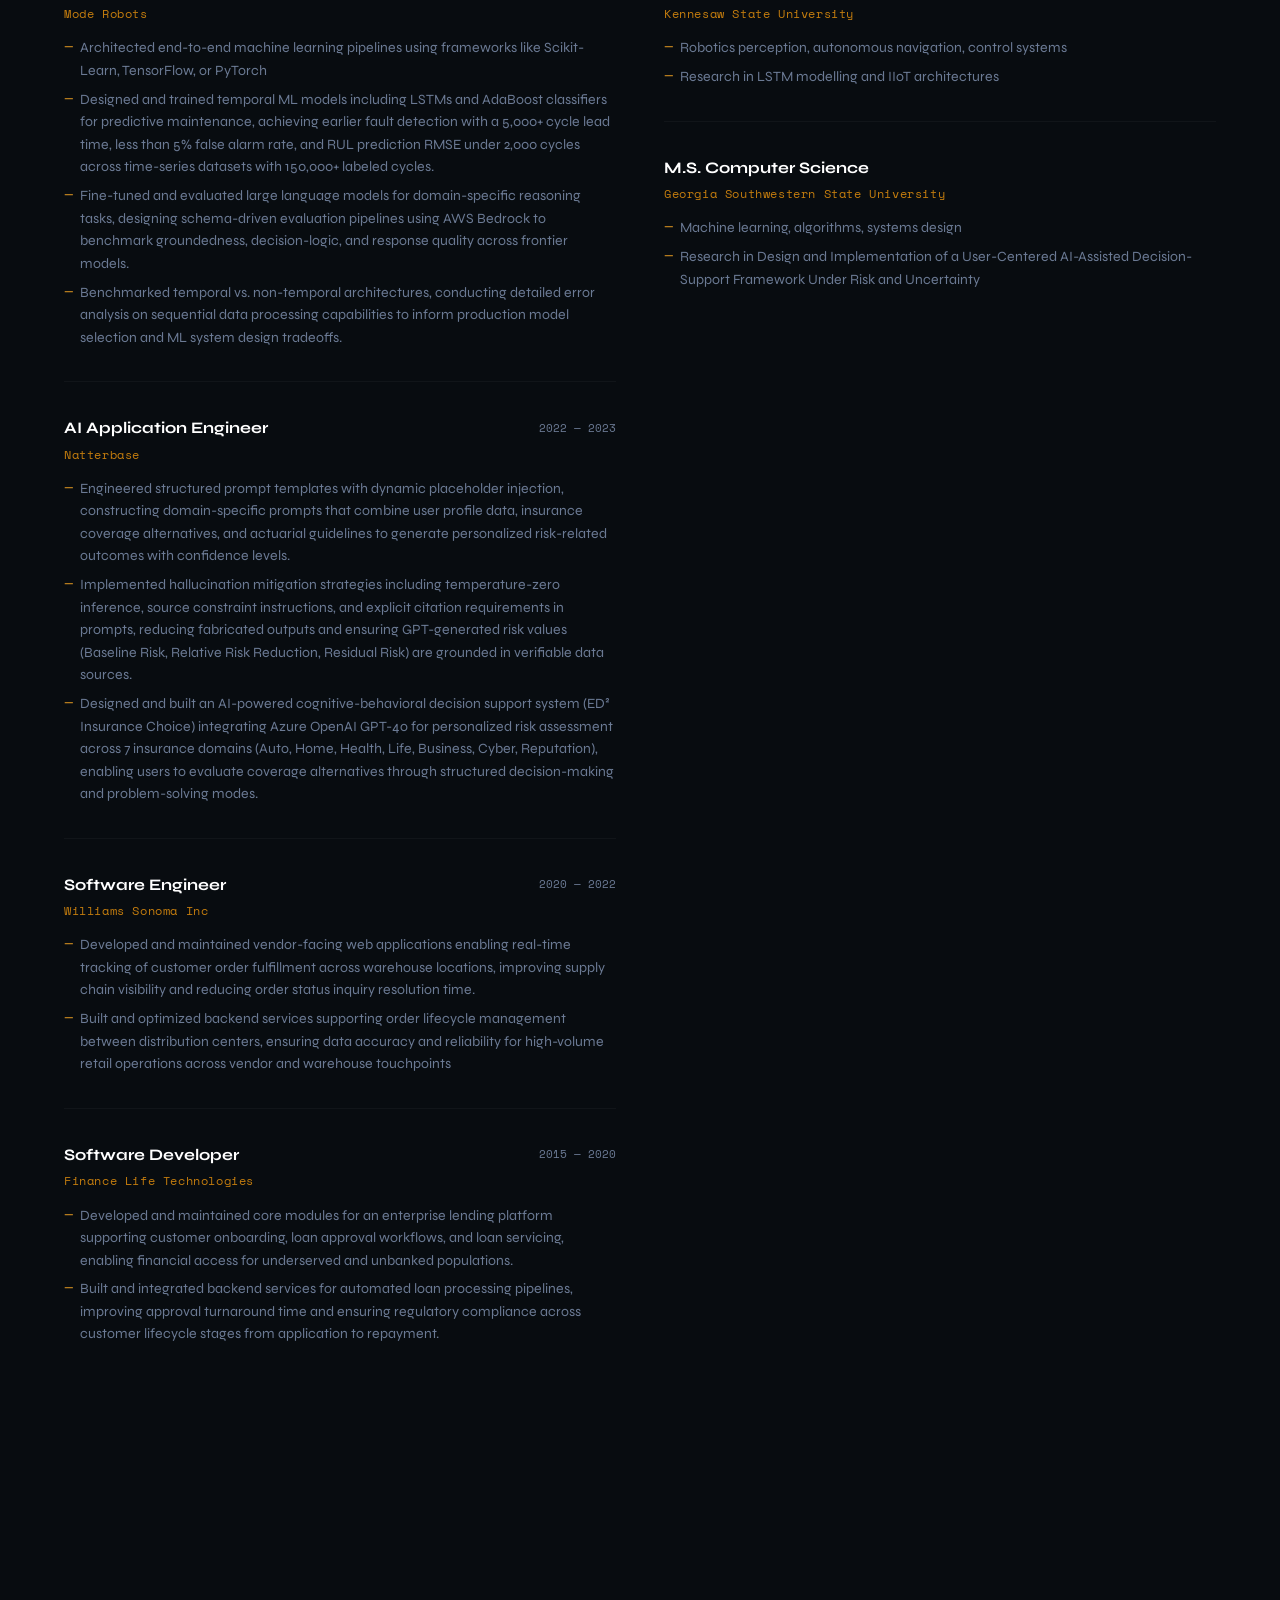
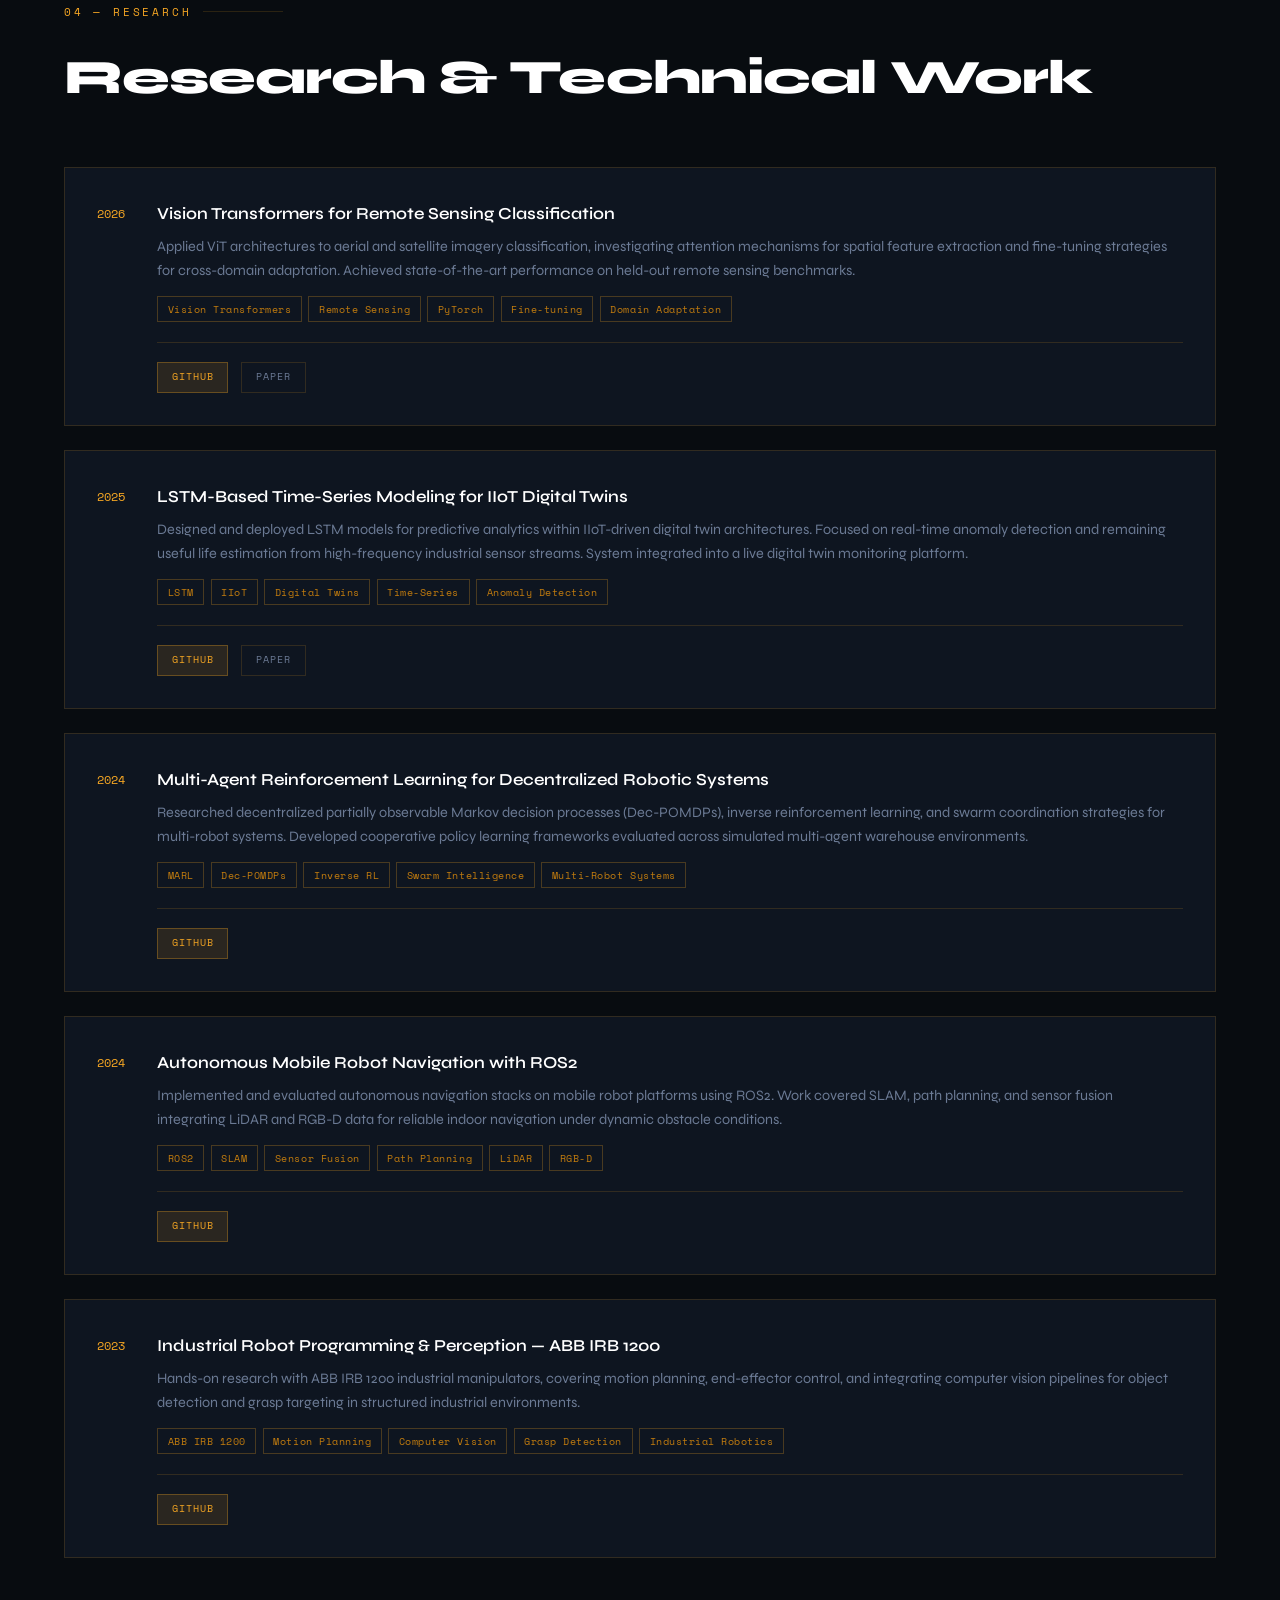
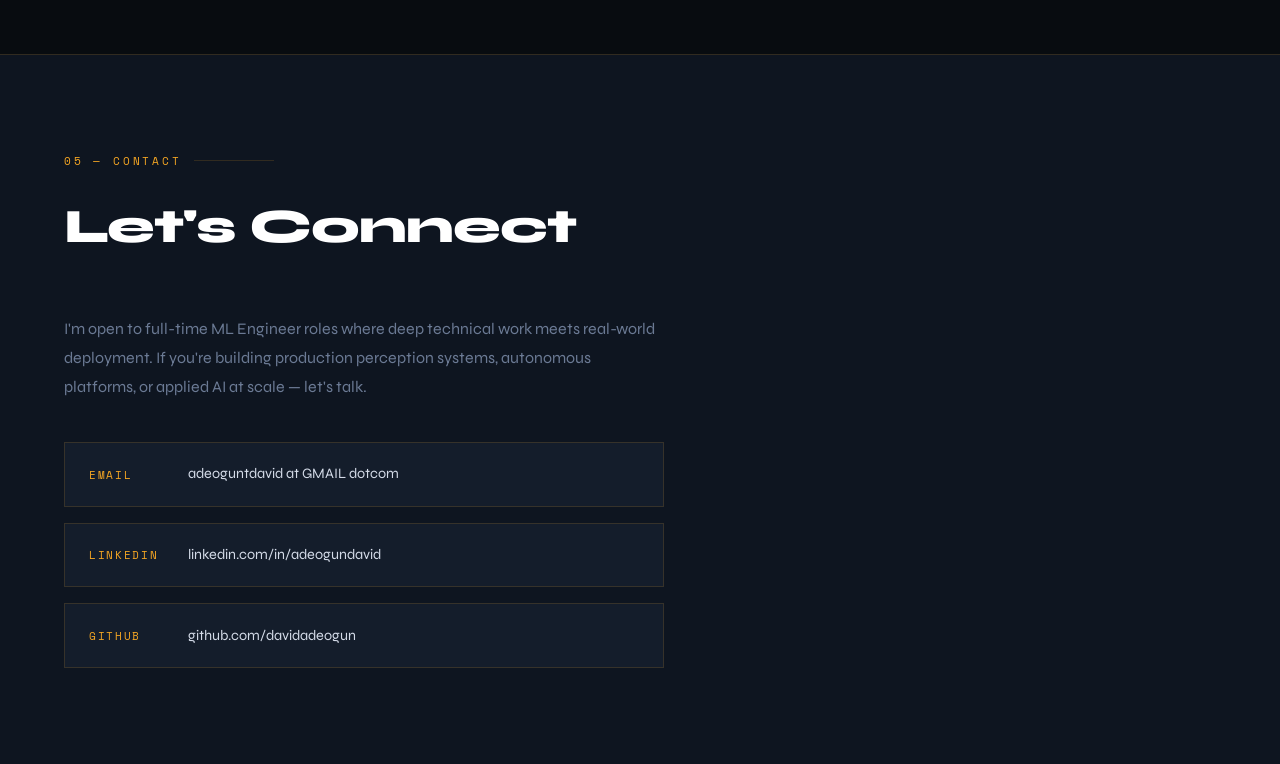
==== commit ee688ca1: "Updated roles" ====
--- a/index.html
+++ b/index.html
@@ -3,7 +3,7 @@
 <head>
   <meta charset="UTF-8" />
   <meta name="viewport" content="width=device-width, initial-scale=1.0"/>
-  <title>David — ML Engineer & Researcher</title>
+  <title>David — AI/ML Engineer & Researcher</title>
   <link rel="preconnect" href="https://fonts.googleapis.com">
   <link href="https://fonts.googleapis.com/css2?family=Space+Mono:wght@400;700&family=Syne:wght@400;600;800&display=swap" rel="stylesheet">
   <link rel="stylesheet" href="styles.css">
@@ -27,14 +27,15 @@
   <div class="hero-grid"></div>
   <div class="hero-glow"></div>
   <div class="hero-content">
-    <div class="hero-tag">ML Engineer · Robotics · Production AI</div>
+    <div class="hero-tag">AI/ML Engineer · Robotics · Production AI</div>
     <h1>Building ML<br>that works in<br><span>the real world.</span></h1>
     <p class="hero-desc">
-      Machine Learning Engineer with 3+ years in ML and 7+ years of software engineering, 
-      specializing in model development, training, debugging, optimization, 
-      and evaluation across applied research and production systems. Dual M.S. in
-      Intelligent Robotic Systems and Computer Science. Specialized in
-      perception systems, autonomous platforms, and end-to-end ML deployment.
+      Artificial Intelligence / Machine Learning Engineer with 4+ years in ML and AI, including 7+ years of software engineering, specializing 
+in model development, training, debugging, optimization, and evaluation across applied research and production systems. Designed 
+and deployed end-to-end ML pipelines spanning computer vision, natural language processing, time-series analysis, and robotics 
+perception, from synthetic data generation to production deployment and monitoring. Experienced building scalable ML 
+infrastructure on AWS (SageMaker, ECS, S3) and Kubernetes, with a demonstrated ability to bridge cutting-edge research and 
+production-grade engineering.
     </p>
     <div class="hero-cta">
       <a href="#research" class="btn-primary">View Research</a>
@@ -51,8 +52,8 @@
 
     <div class="about-text">
       <p>
-        I'm an ML Engineer with a background spanning
-        <strong>production ML, MLOps, Software Engineering, and applied robotics research</strong>.
+        I'm an AI/ML Engineer with a background spanning
+        <strong>production Machine Learning and Artificial Intelligence, Software Engineering, and applied robotics research</strong>.
         I build systems end-to-end — from raw data pipelines through
         trained models to deployed, monitored services that hold up in production.
       </p>
@@ -173,18 +174,21 @@
       <div class="resume-entry">
         <div class="resume-entry-header">
           <div>
-            <div class="resume-role">Cloud Platform Engineer</div>
+            <div class="resume-role">AI Application Engineer</div>
             <div class="resume-company">Natterbase</div>
           </div>
           <div class="resume-date">2022 — 2023</div>
         </div>
         <ul class="resume-bullets">
-         <li>Designed and deployed cloud-native infrastructure on AWS to support client-facing consumer 
-          applications, ensuring high availability, fault tolerance, and seamless scaling during peak usage periods.</li>
-         <li>Built and managed CI/CD pipelines to automate application deployment workflows, reducing release cycle time and enabling consistent, 
-          zero-downtime deployments across development, staging, and production environments.</li>
-         <li>Configured and maintained EKS-based containerized workloads for client application services, 
-          orchestrating multi-container deployments using Kubernetes to optimize resource utilization and application reliability.</li>
+         <li>Engineered structured prompt templates with dynamic placeholder injection, constructing domain-specific prompts that 
+combine user profile data, insurance coverage alternatives, and actuarial guidelines to generate personalized risk-related 
+outcomes with confidence levels.</li>
+         <li>Implemented hallucination mitigation strategies including temperature-zero inference, source constraint instructions, and 
+explicit citation requirements in prompts, reducing fabricated outputs and ensuring GPT-generated risk values (Baseline Risk, 
+Relative Risk Reduction, Residual Risk) are grounded in verifiable data sources.</li>
+         <li>Designed and built an AI-powered cognitive-behavioral decision support system (ED² Insurance Choice) integrating Azure 
+OpenAI GPT-4o for personalized risk assessment across 7 insurance domains (Auto, Home, Health, Life, Business, Cyber, 
+Reputation), enabling users to evaluate coverage alternatives through structured decision-making and problem-solving modes.</li>
         </ul>
       </div>
 
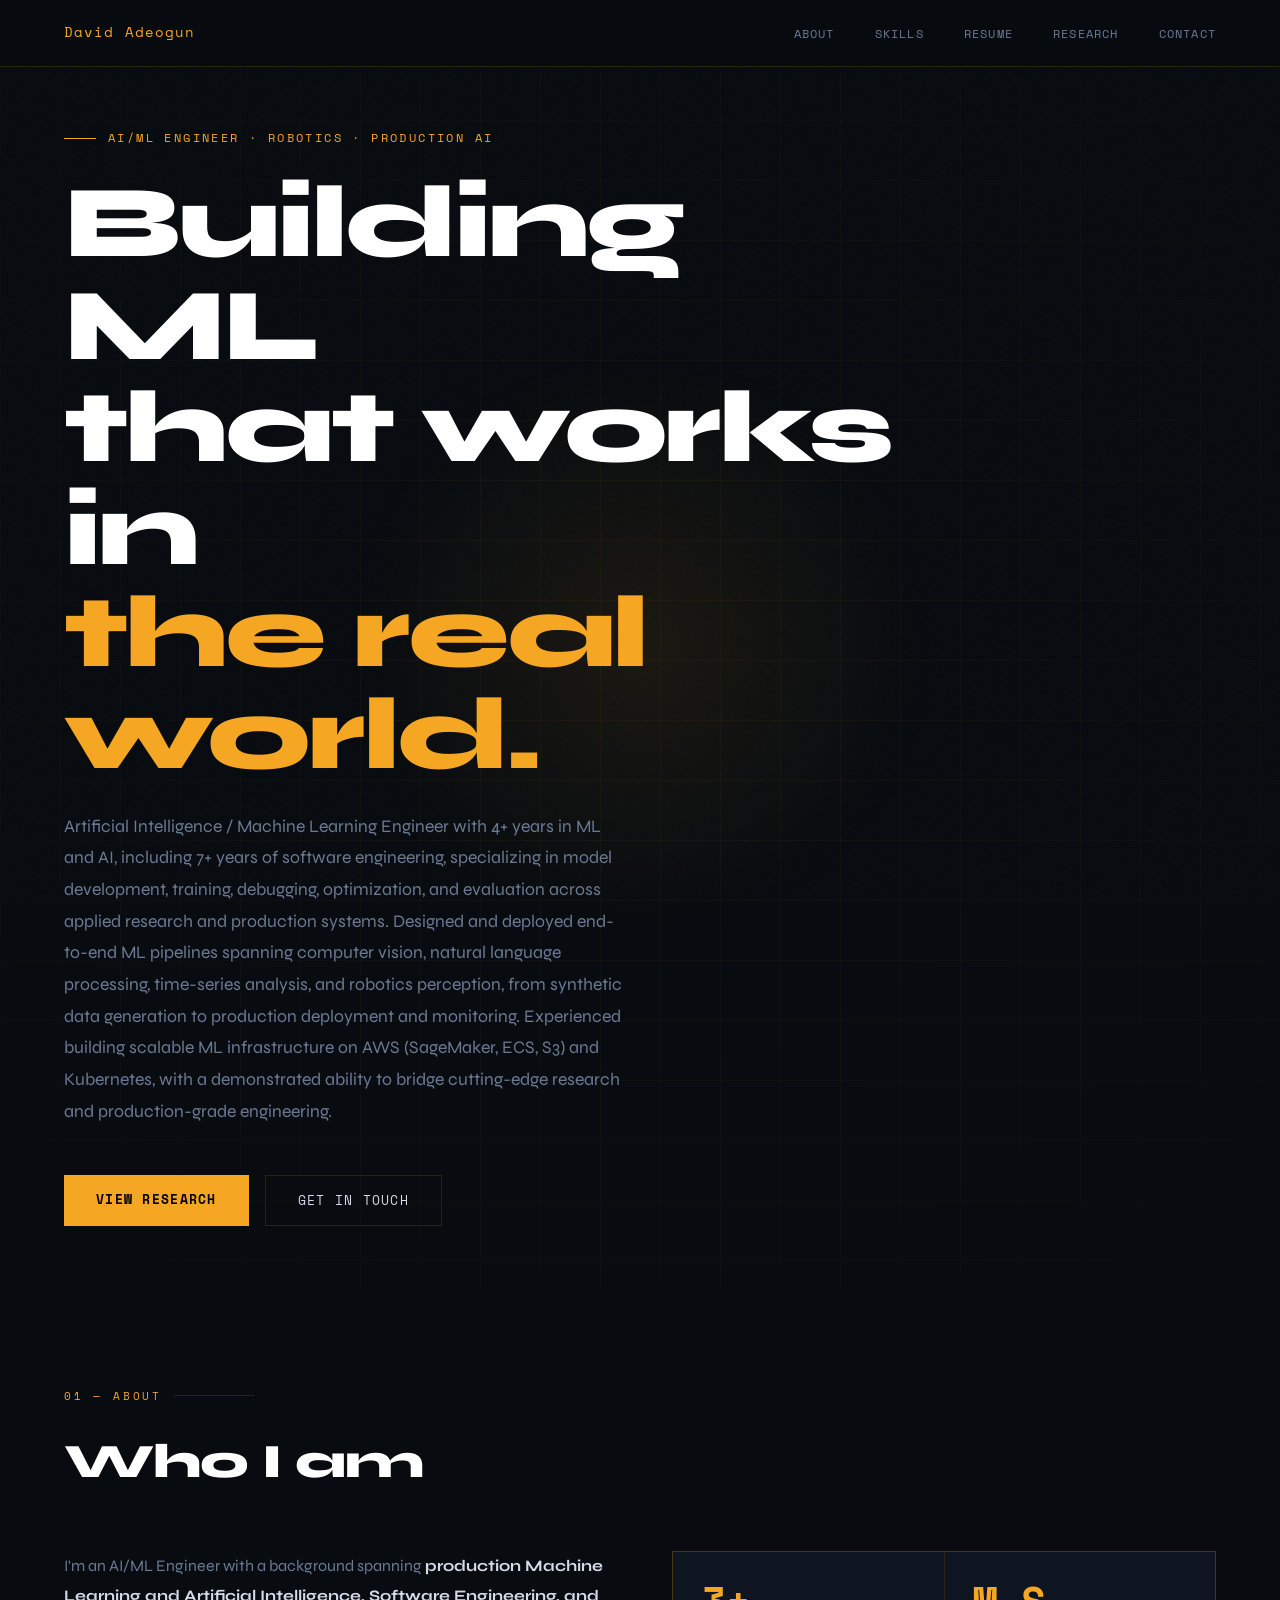
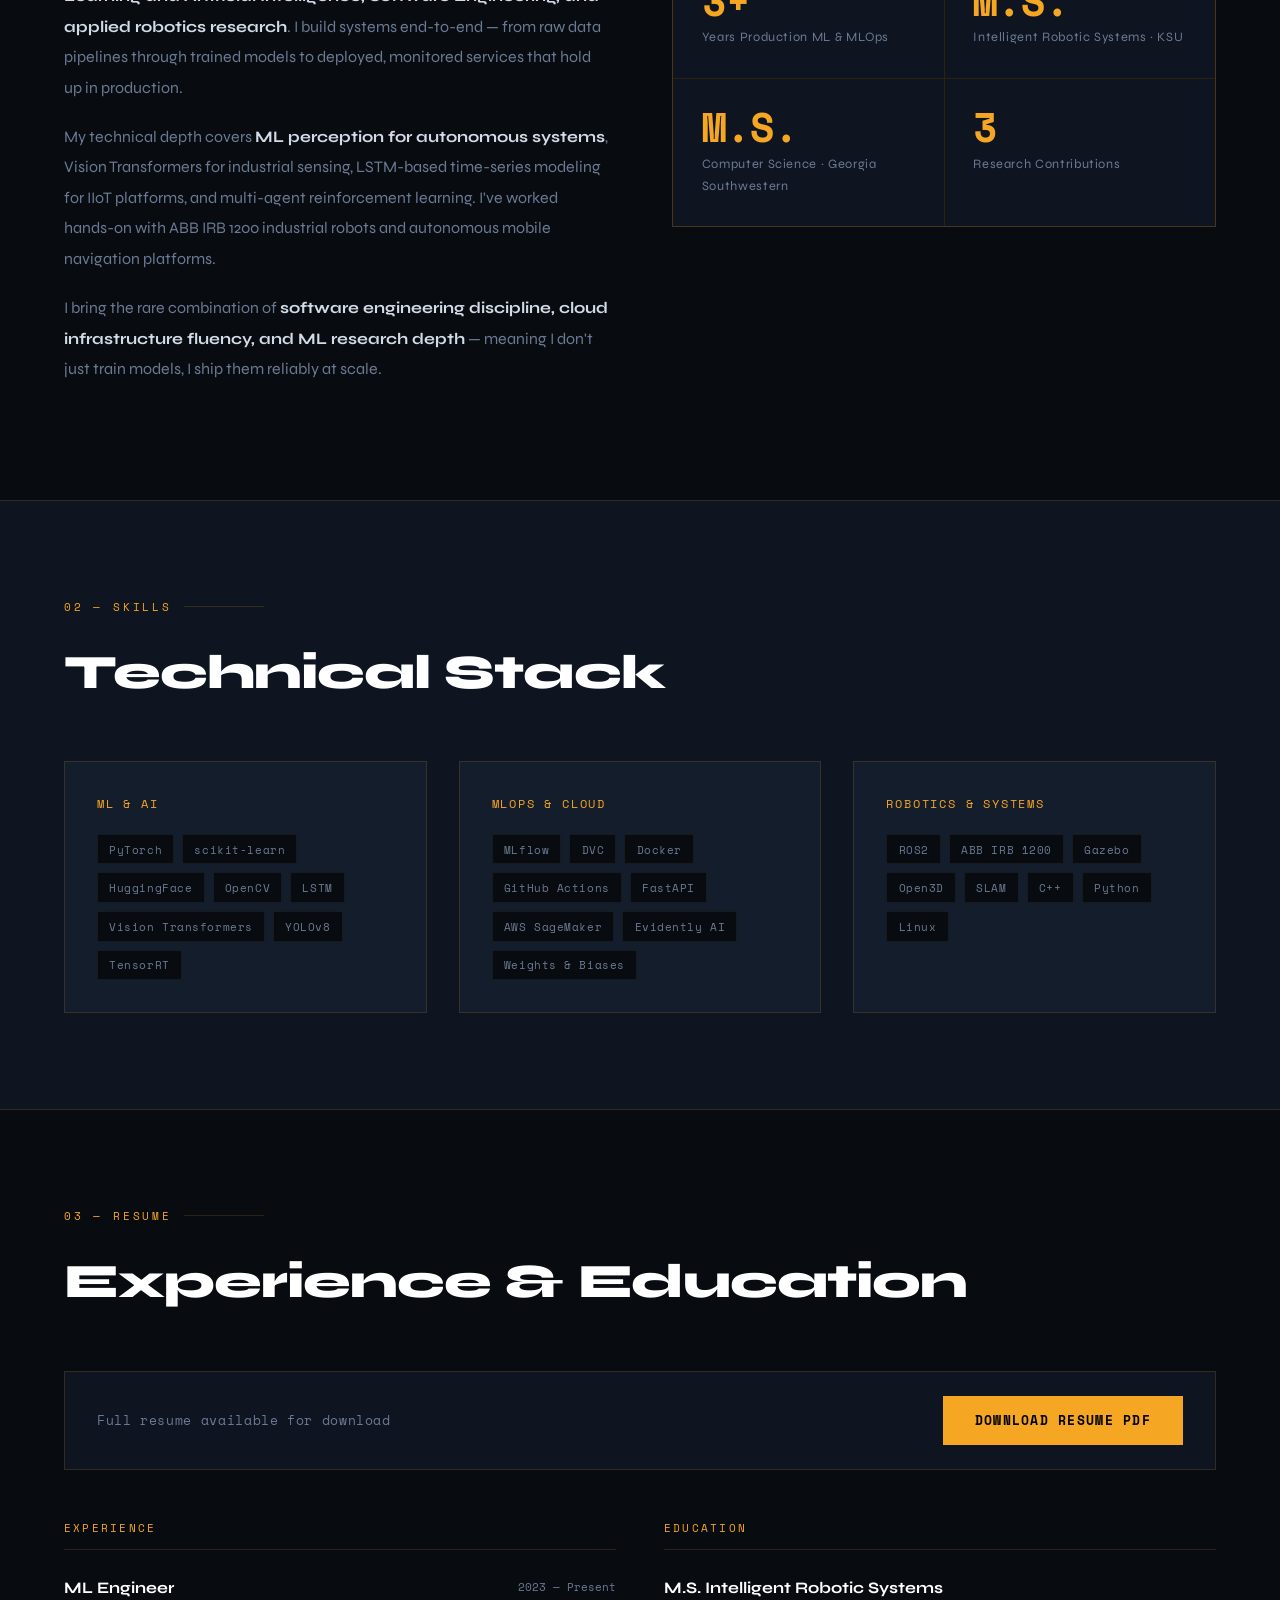
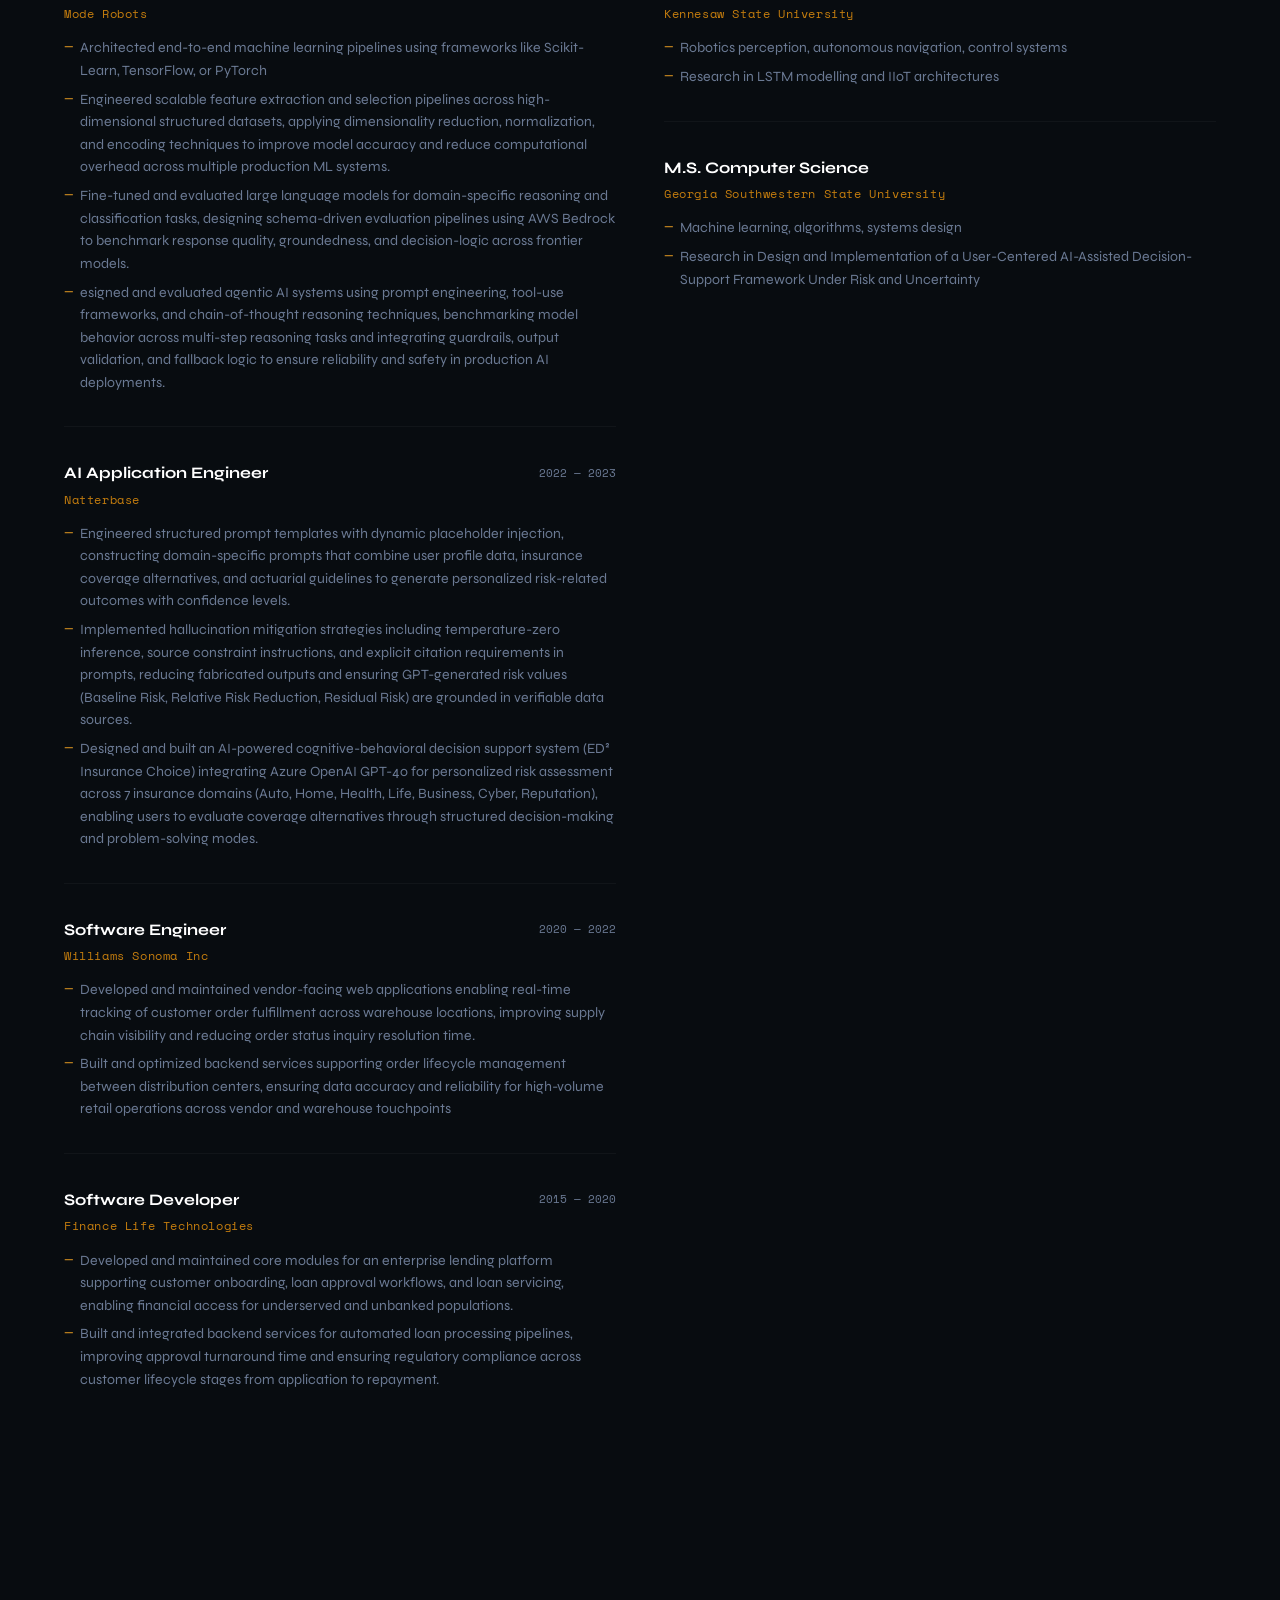
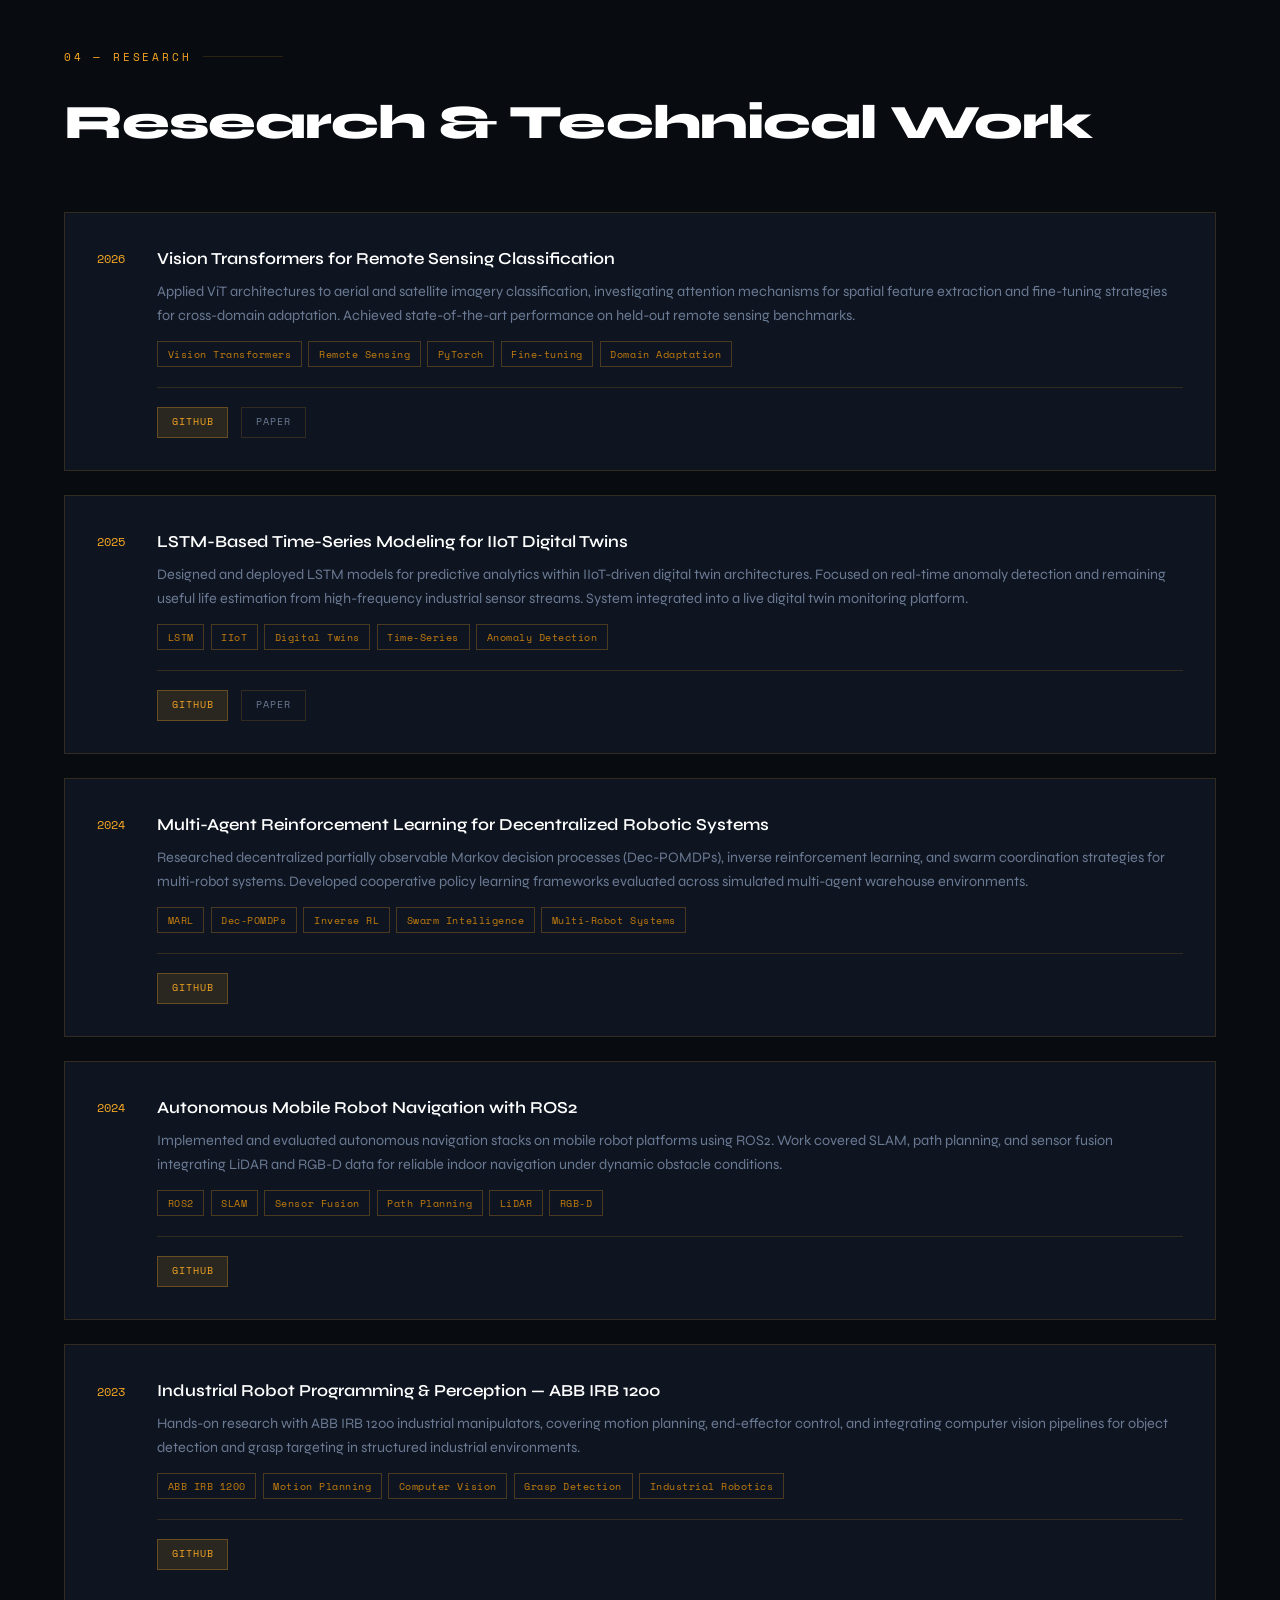
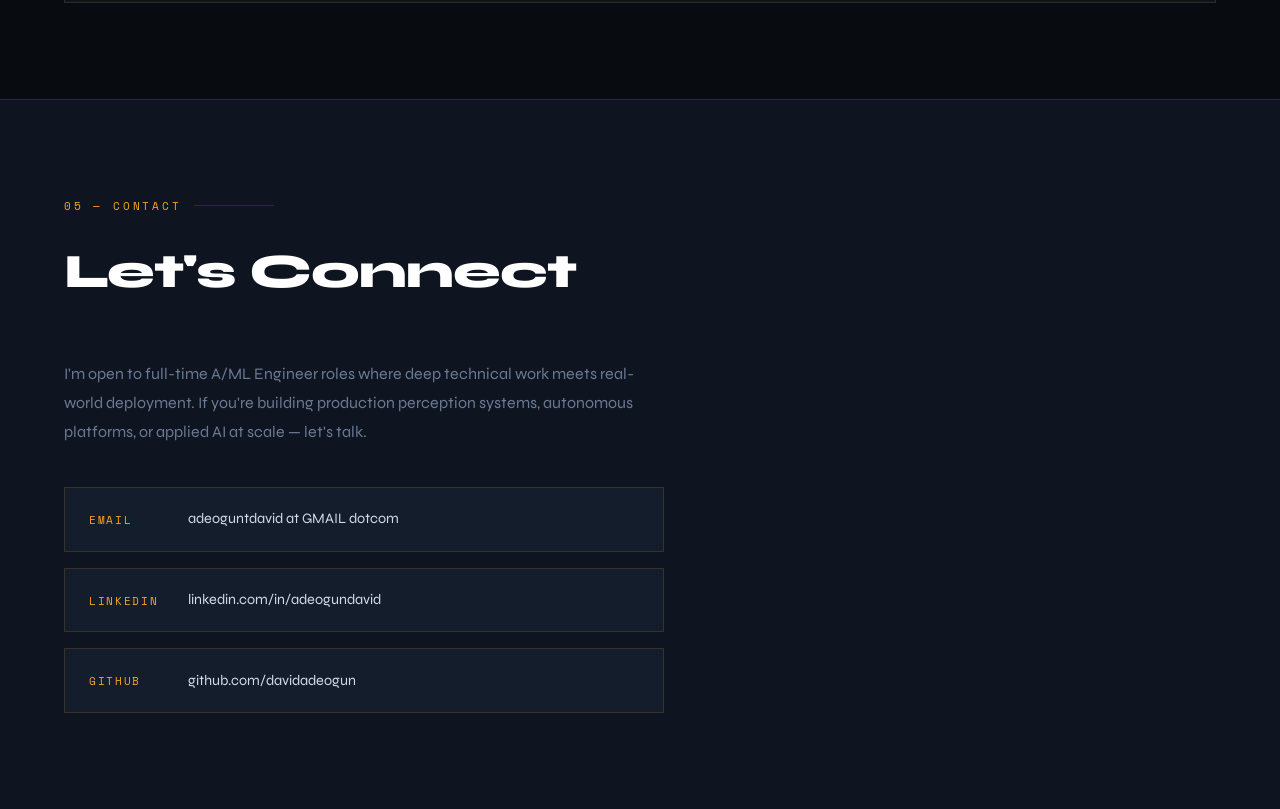
==== commit 85cb9763: "Updates" ====
--- a/index.html
+++ b/index.html
@@ -164,9 +164,15 @@
         </div>
         <ul class="resume-bullets">
           <li>Architected end-to-end machine learning pipelines using frameworks like Scikit-Learn, TensorFlow, or PyTorch</li>
-          <li>Designed and trained temporal ML models including LSTMs and AdaBoost classifiers for predictive maintenance, achieving earlier fault detection with a 5,000+ cycle lead time, less than 5% false alarm rate, and RUL prediction RMSE under 2,000 cycles across time-series datasets with 150,000+ labeled cycles. </li>
-          <li>Fine-tuned and evaluated large language models for domain-specific reasoning tasks, designing schema-driven evaluation pipelines using AWS Bedrock to benchmark groundedness, decision-logic, and response quality across frontier models.</li>
-          <li>Benchmarked temporal vs. non-temporal architectures, conducting detailed error analysis on sequential data processing capabilities to inform production model selection and ML system design tradeoffs.</li>
+          <li>Engineered scalable feature extraction and selection pipelines across high-dimensional structured datasets, applying 
+dimensionality reduction, normalization, and encoding techniques to improve model accuracy and reduce computational 
+overhead across multiple production ML systems.  </li>
+          <li> Fine-tuned and evaluated large language models for domain-specific reasoning and classification tasks, designing schema-driven 
+evaluation pipelines using AWS Bedrock to benchmark response quality, groundedness, and decision-logic across frontier 
+models. </li>
+          <li>esigned and evaluated agentic AI systems using prompt engineering, tool-use frameworks, and chain-of-thought reasoning 
+techniques, benchmarking model behavior across multi-step reasoning tasks and integrating guardrails, output validation, and 
+fallback logic to ensure reliability and safety in production AI deployments.</li>
         
         </ul>
       </div>
@@ -395,7 +401,7 @@
   <h2 class="section-title">Let's Connect</h2>
   <div class="contact-inner">
     <p class="contact-desc">
-      I'm open to full-time ML Engineer roles where deep technical work
+      I'm open to full-time A/ML Engineer roles where deep technical work
       meets real-world deployment. If you're building production perception
       systems, autonomous platforms, or applied AI at scale — let's talk.
     </p>
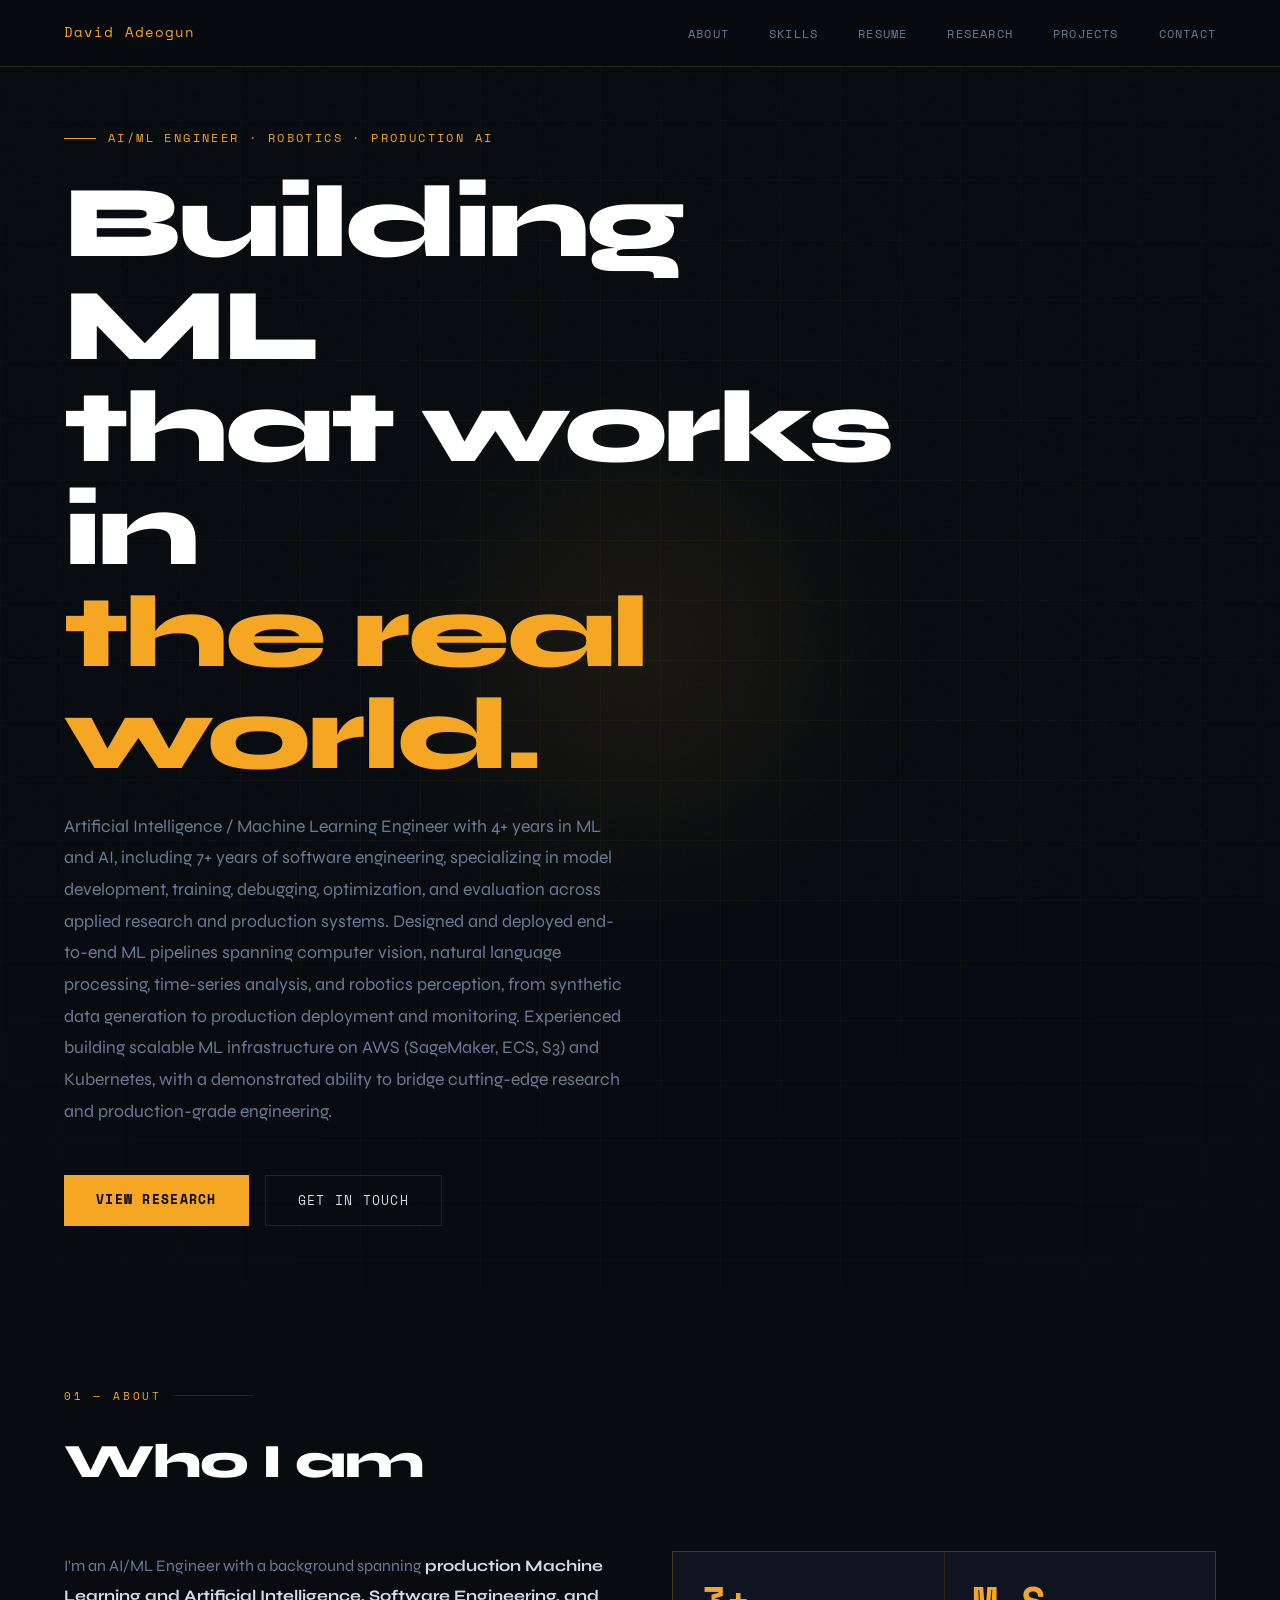
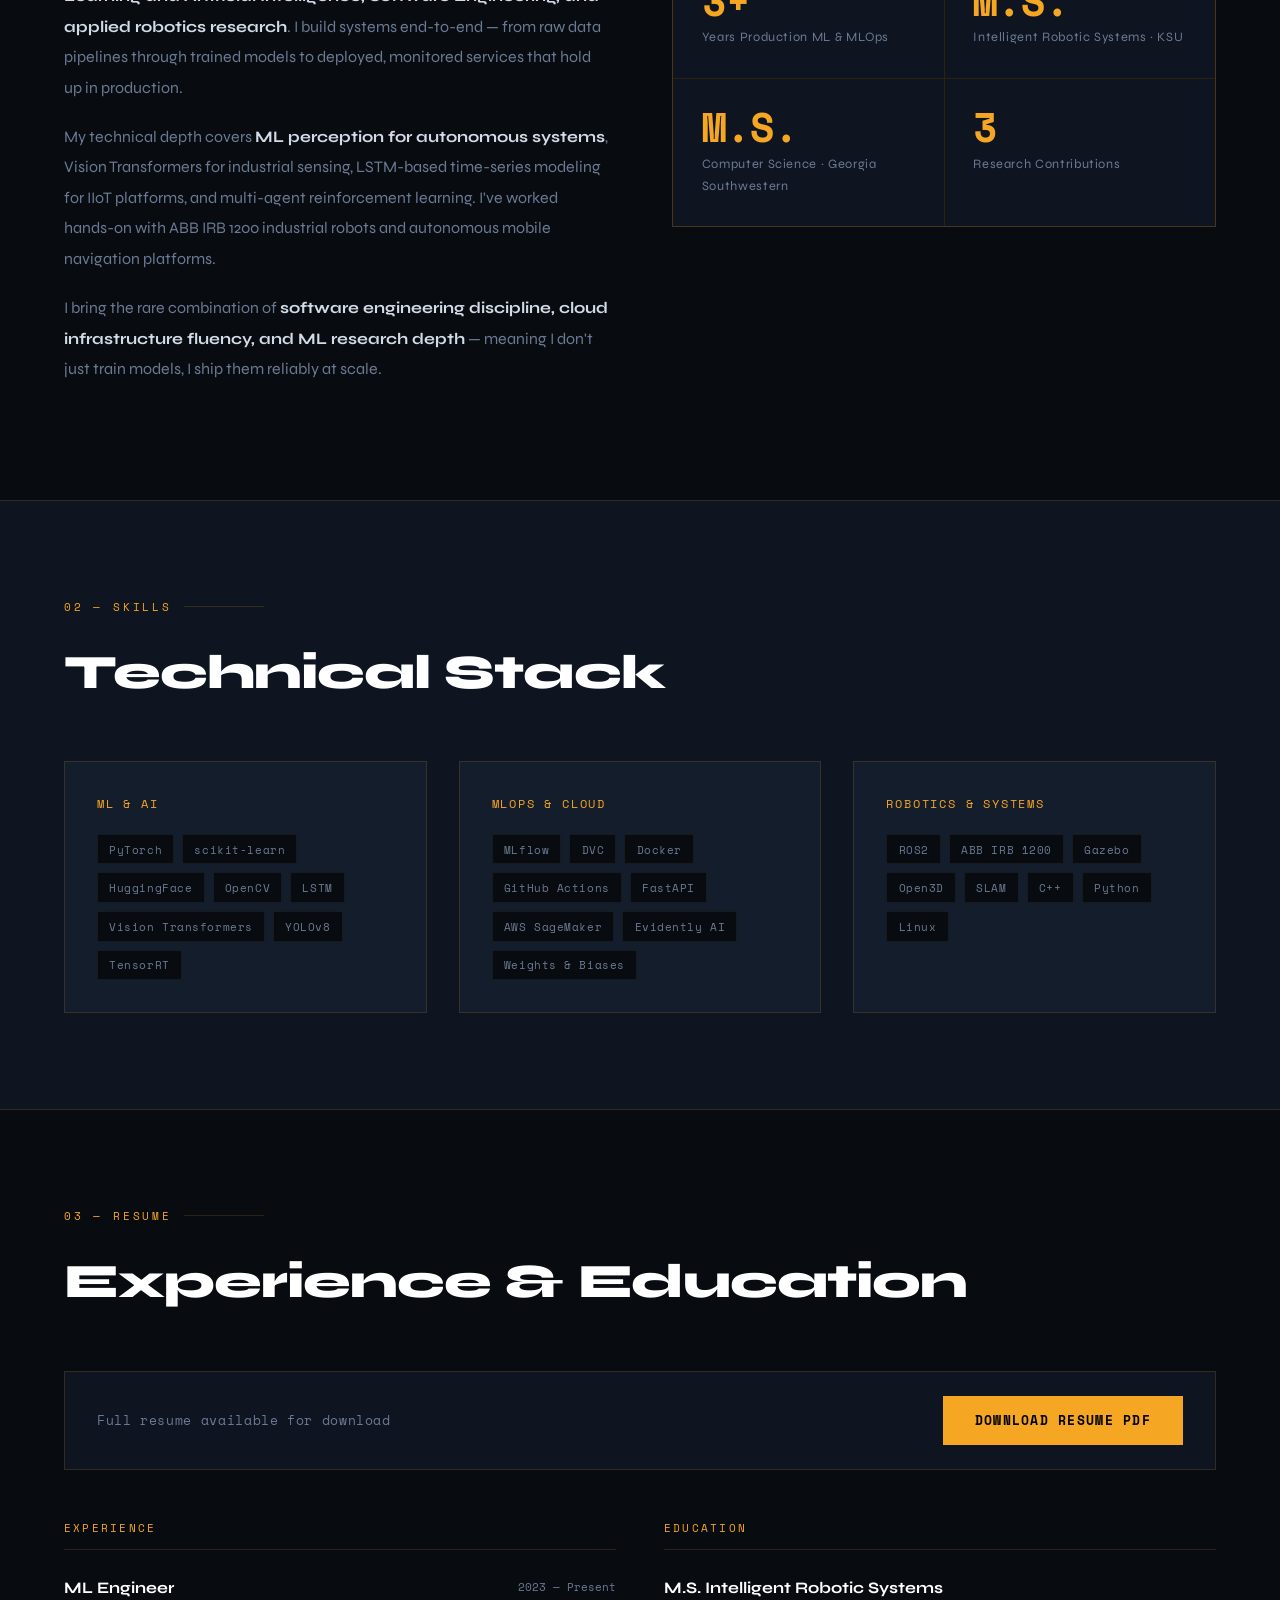
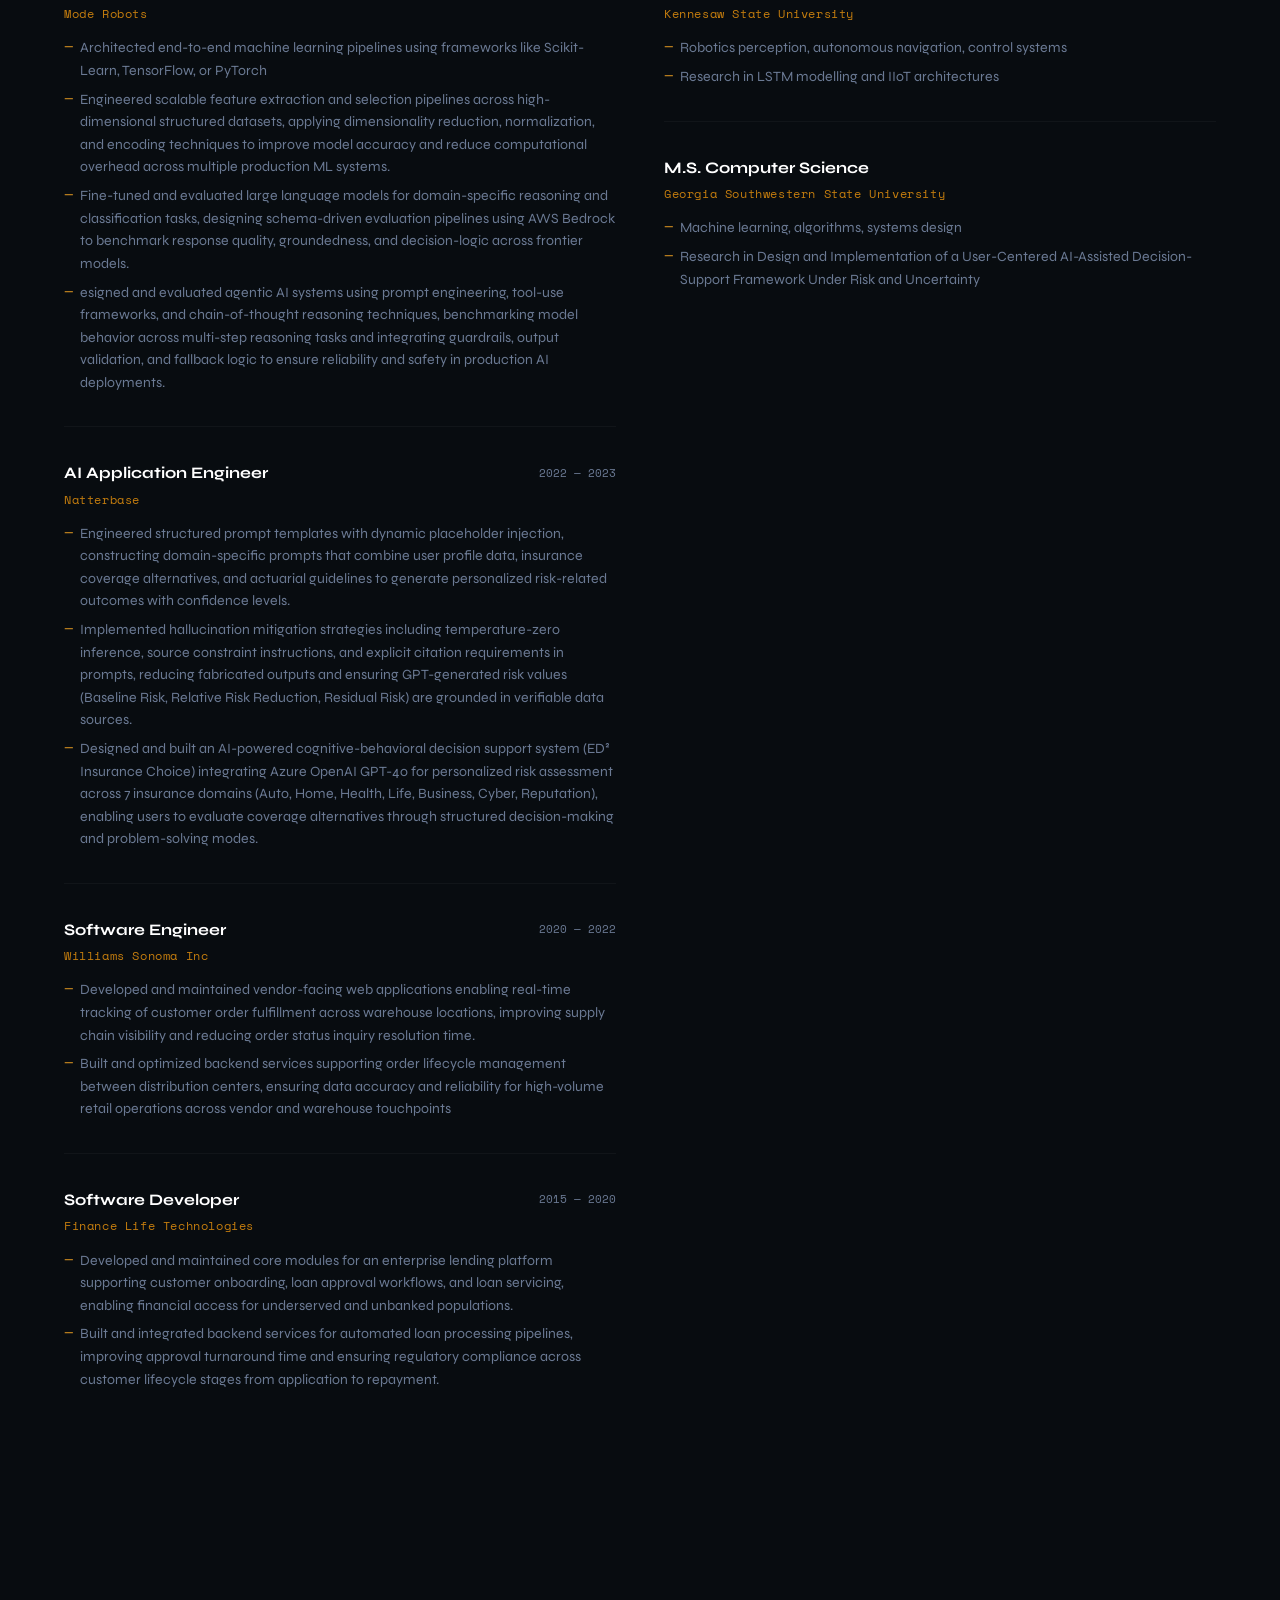
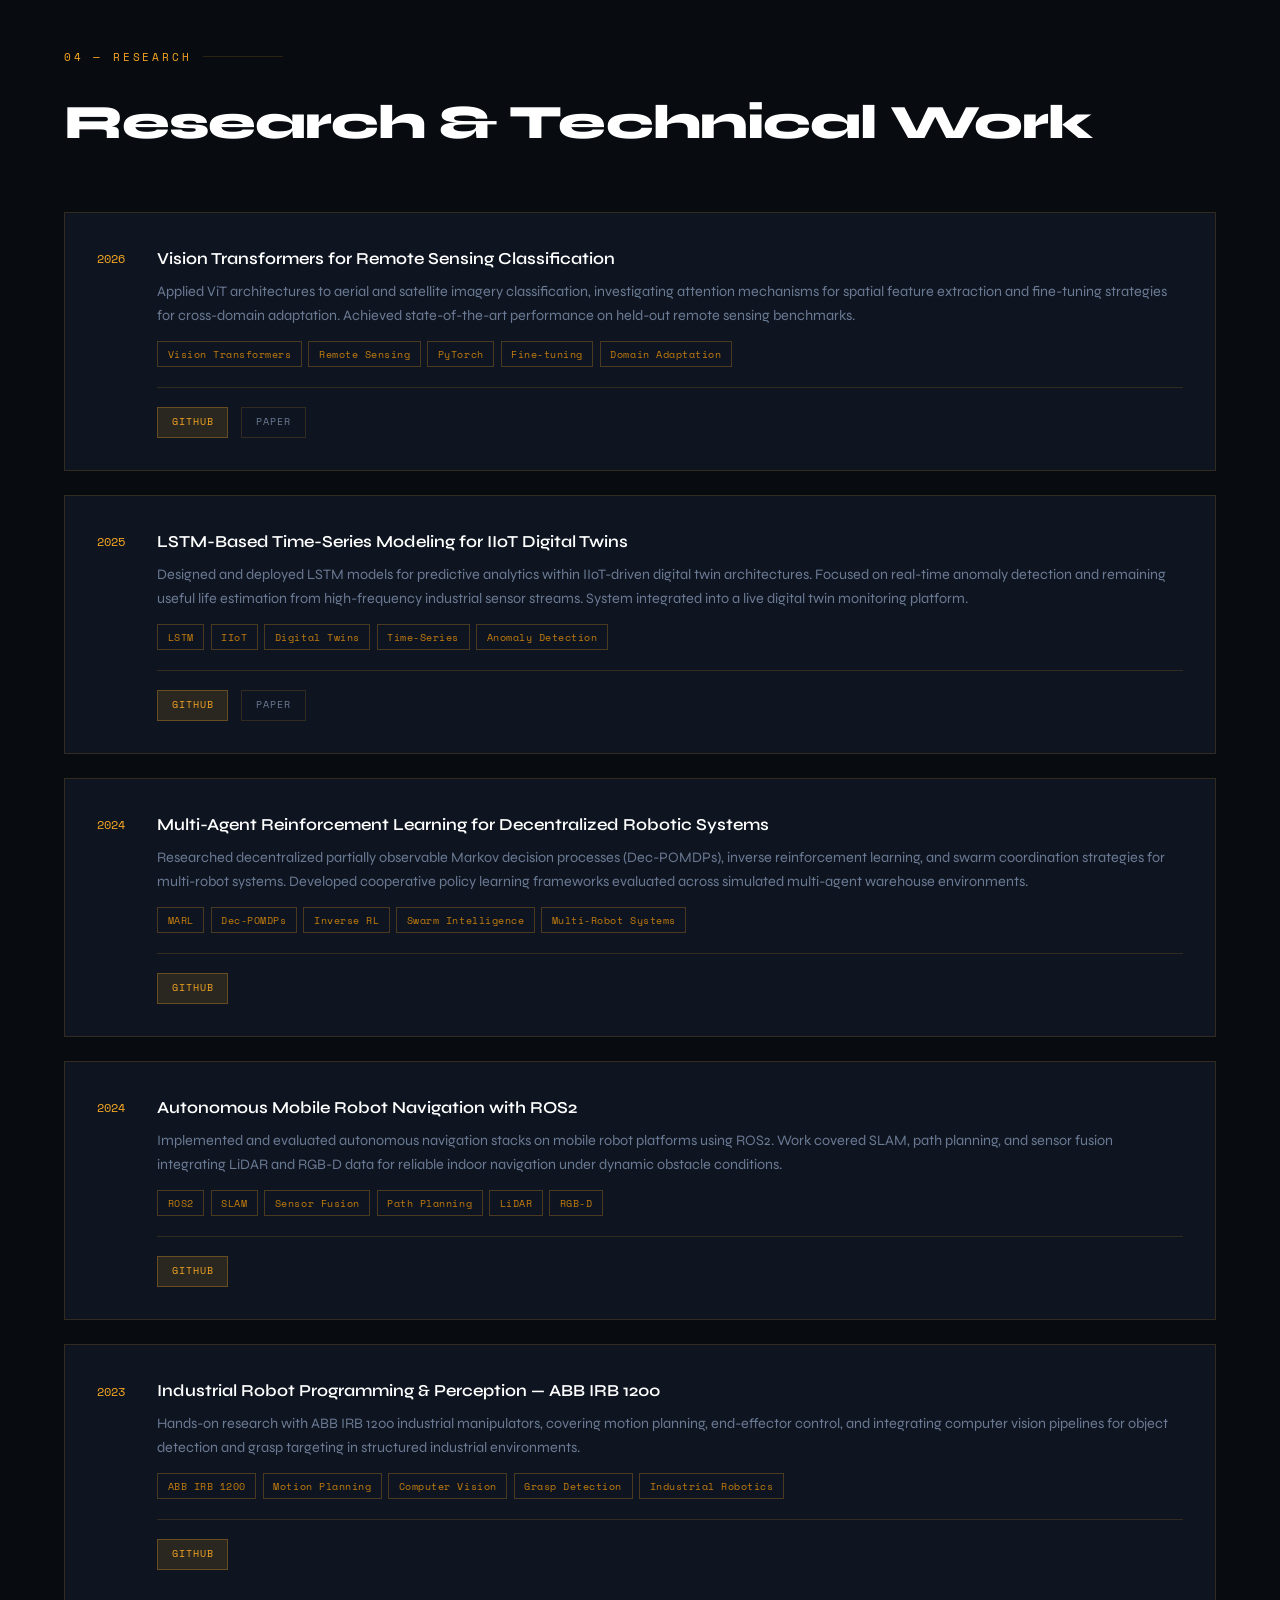
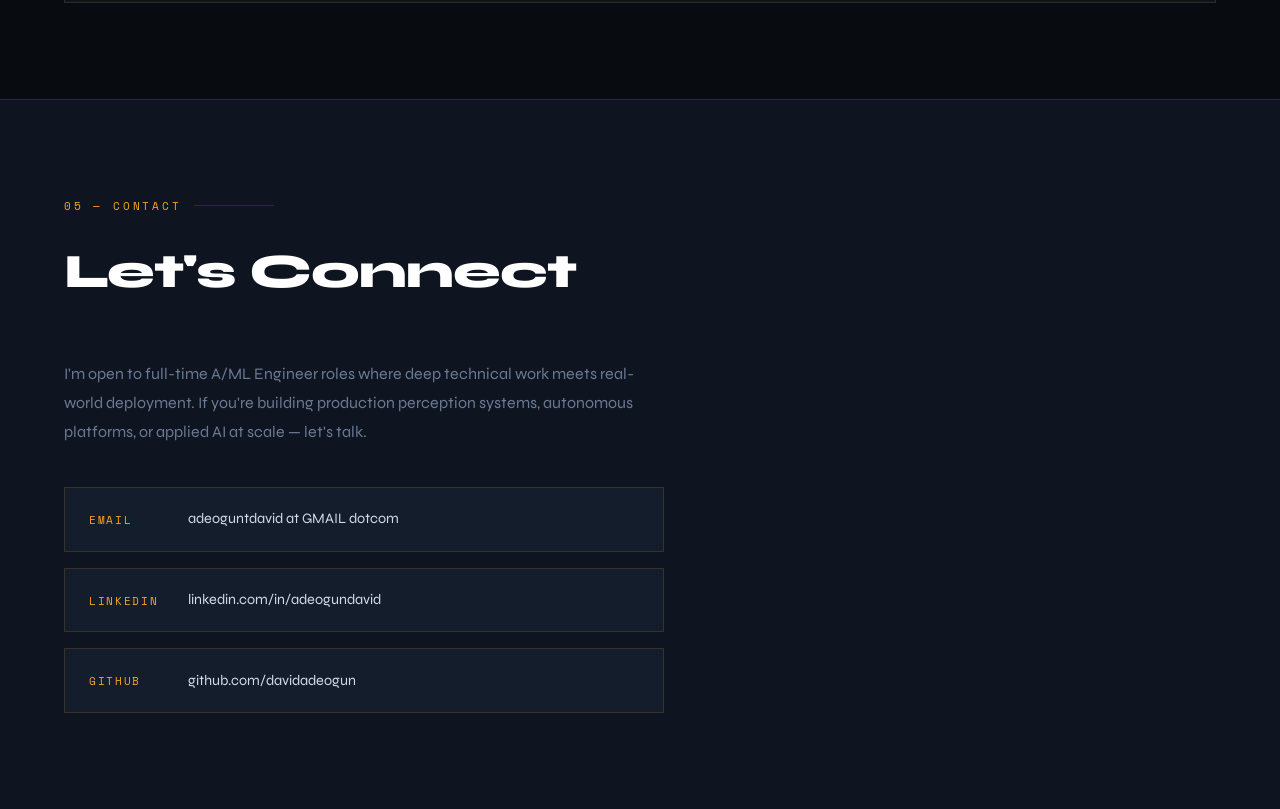
==== commit 025a46e8: "Updated pages" ====
--- a/index.html
+++ b/index.html
@@ -18,6 +18,7 @@
     <li><a href="#skills">Skills</a></li>
     <li><a href="#resume">Resume</a></li>
     <li><a href="#research">Research</a></li>
+    <li><a href="projects.html">Projects</a></li>
     <li><a href="#contact">Contact</a></li>
   </ul>
 </nav>
--- a/styles.css
+++ b/styles.css
@@ -786,3 +786,390 @@
   .resume-cols { grid-template-columns: 1fr; gap: 2rem; }
   .resume-download { flex-direction: column; align-items: flex-start; gap: 1rem; }
 }
+
+/* SECONDARY PAGES */
+a.nav-logo {
+  text-decoration: none;
+}
+
+.nav-links a.nav-active {
+  color: var(--amber);
+}
+
+.page-hero {
+  padding: 10rem 4rem 5rem;
+  position: relative;
+  overflow: hidden;
+  border-bottom: 1px solid var(--border);
+}
+
+.page-hero-content {
+  position: relative;
+  z-index: 1;
+  max-width: 700px;
+}
+
+.page-hero h1 {
+  font-size: clamp(2.5rem, 6vw, 5rem);
+  font-weight: 800;
+  line-height: 1.0;
+  letter-spacing: -0.03em;
+  color: #ffffff;
+  margin-bottom: 1rem;
+}
+
+.page-hero p {
+  font-size: 1.05rem;
+  color: var(--text-muted);
+  max-width: 500px;
+  line-height: 1.8;
+}
+
+.page-hero-content > * {
+  animation: fadeUp 0.7s ease both;
+}
+.page-hero-content .hero-tag { animation-delay: 0.1s; }
+.page-hero-content h1 { animation-delay: 0.2s; }
+.page-hero-content p { animation-delay: 0.35s; }
+
+/* CATEGORY GRID — 3 + 2 centered */
+.category-grid {
+  display: grid;
+  grid-template-columns: repeat(6, 1fr);
+  gap: 1.5rem;
+}
+
+.category-grid .project-card:nth-child(1) { grid-column: 1 / 3; }
+.category-grid .project-card:nth-child(2) { grid-column: 3 / 5; }
+.category-grid .project-card:nth-child(3) { grid-column: 5 / 7; }
+.category-grid .project-card:nth-child(4) { grid-column: 2 / 4; }
+.category-grid .project-card:nth-child(5) { grid-column: 4 / 6; }
+
+.page-back {
+  display: inline-flex;
+  align-items: center;
+  gap: 0.6rem;
+  font-family: var(--mono);
+  font-size: 0.72rem;
+  color: var(--text-muted);
+  text-decoration: none;
+  letter-spacing: 0.12em;
+  text-transform: uppercase;
+  transition: color 0.2s;
+  margin-bottom: 2.5rem;
+}
+
+.page-back::before {
+  content: '←';
+}
+
+.page-back:hover {
+  color: var(--amber);
+}
+
+.empty-state {
+  padding: 3.5rem 2rem;
+  border: 1px dashed rgba(245,166,35,0.2);
+  text-align: center;
+}
+
+.empty-state p {
+  font-family: var(--mono);
+  font-size: 0.78rem;
+  color: var(--text-muted);
+  letter-spacing: 0.08em;
+}
+
+@media (max-width: 900px) {
+  .page-hero { padding: 8rem 1.5rem 3rem; }
+  .category-grid { grid-template-columns: 1fr; }
+  .category-grid .project-card:nth-child(n) { grid-column: auto; }
+}
+
+/* BREADCRUMB */
+.breadcrumb {
+  display: flex;
+  align-items: center;
+  gap: 0.55rem;
+  font-family: var(--mono);
+  font-size: 0.68rem;
+  letter-spacing: 0.12em;
+  text-transform: uppercase;
+  margin-bottom: 1.8rem;
+}
+
+.breadcrumb a {
+  color: var(--text-muted);
+  text-decoration: none;
+  transition: color 0.2s;
+}
+
+.breadcrumb a:hover { color: var(--amber); }
+
+.breadcrumb-sep {
+  color: rgba(245,166,35,0.35);
+  font-size: 0.75rem;
+}
+
+.breadcrumb-current { color: var(--amber); }
+
+/* IMAGE GALLERY */
+.gallery-grid {
+  display: grid;
+  grid-template-columns: repeat(3, 1fr);
+  gap: 1.5rem;
+}
+
+.gallery-slot {
+  border: 1px solid var(--border);
+  background: var(--bg2);
+  overflow: hidden;
+  transition: border-color 0.3s;
+}
+
+.gallery-slot:hover { border-color: var(--amber-dim); }
+
+.gallery-img-area {
+  width: 100%;
+  aspect-ratio: 16 / 9;
+  background: var(--bg3);
+  display: flex;
+  align-items: center;
+  justify-content: center;
+  position: relative;
+  overflow: hidden;
+}
+
+.gallery-img {
+  position: absolute;
+  inset: 0;
+  width: 100%;
+  height: 100%;
+  object-fit: cover;
+  display: none;
+}
+
+.gallery-slot.has-image .gallery-img { display: block; }
+.gallery-slot.has-image .gallery-placeholder { display: none; }
+
+.gallery-placeholder {
+  display: flex;
+  flex-direction: column;
+  align-items: center;
+  gap: 0.75rem;
+}
+
+.gallery-placeholder-icon {
+  width: 44px;
+  height: 44px;
+  border: 1px dashed rgba(245,166,35,0.3);
+  display: flex;
+  align-items: center;
+  justify-content: center;
+  color: rgba(245,166,35,0.4);
+  font-size: 1.4rem;
+  font-weight: 300;
+  line-height: 1;
+}
+
+.gallery-placeholder span {
+  font-family: var(--mono);
+  font-size: 0.68rem;
+  color: var(--text-muted);
+  letter-spacing: 0.12em;
+  text-transform: uppercase;
+}
+
+.gallery-meta {
+  padding: 1rem 1.25rem 1.25rem;
+  border-top: 1px solid var(--border);
+  display: flex;
+  flex-direction: column;
+  gap: 0.8rem;
+}
+
+.gallery-caption-input {
+  width: 100%;
+  background: transparent;
+  border: none;
+  border-bottom: 1px solid rgba(255,255,255,0.07);
+  color: var(--text);
+  font-family: var(--sans);
+  font-size: 0.88rem;
+  padding: 0.35rem 0;
+  outline: none;
+  transition: border-color 0.2s;
+}
+
+.gallery-caption-input::placeholder { color: var(--text-muted); opacity: 0.6; }
+.gallery-caption-input:focus { border-bottom-color: var(--amber); }
+
+/* UPLOAD TRIGGER (shared by image + PDF) */
+.upload-trigger {
+  display: inline-flex;
+  align-items: center;
+  gap: 0.5rem;
+  font-family: var(--mono);
+  font-size: 0.7rem;
+  letter-spacing: 0.1em;
+  text-transform: uppercase;
+  padding: 0.55rem 1.1rem;
+  border: 1px solid var(--border);
+  color: var(--text-muted);
+  cursor: pointer;
+  transition: border-color 0.2s, color 0.2s;
+  background: transparent;
+  align-self: flex-start;
+}
+
+.upload-trigger:hover {
+  border-color: var(--amber);
+  color: var(--amber);
+}
+
+/* RESEARCH PAPERS */
+.pdf-upload-row {
+  margin-bottom: 1.5rem;
+}
+
+.pdf-list {
+  display: flex;
+  flex-direction: column;
+  gap: 0.6rem;
+}
+
+.pdf-entry {
+  display: flex;
+  align-items: center;
+  justify-content: space-between;
+  padding: 0.9rem 1.25rem;
+  border: 1px solid var(--border);
+  background: var(--bg3);
+  gap: 1rem;
+  transition: border-color 0.2s;
+}
+
+.pdf-entry:hover { border-color: var(--amber-dim); }
+
+.pdf-name {
+  font-family: var(--mono);
+  font-size: 0.75rem;
+  color: var(--text);
+  letter-spacing: 0.04em;
+  min-width: 0;
+  overflow: hidden;
+  text-overflow: ellipsis;
+  white-space: nowrap;
+  flex: 1;
+}
+
+.pdf-view-btn {
+  font-family: var(--mono);
+  font-size: 0.65rem;
+  letter-spacing: 0.1em;
+  text-transform: uppercase;
+  padding: 0.3rem 0.85rem;
+  text-decoration: none;
+  border: 1px solid rgba(245,166,35,0.3);
+  color: var(--amber);
+  background: var(--amber-glow);
+  transition: background 0.2s, color 0.2s;
+  white-space: nowrap;
+}
+
+.pdf-view-btn:hover {
+  background: var(--amber);
+  color: #000;
+}
+
+/* EXTERNAL LINKS */
+.link-input-row {
+  display: grid;
+  grid-template-columns: 1fr 2fr auto;
+  gap: 0.75rem;
+  align-items: start;
+  margin-bottom: 1.5rem;
+}
+
+.text-input {
+  background: var(--bg2);
+  border: 1px solid var(--border);
+  color: var(--text);
+  font-family: var(--mono);
+  font-size: 0.78rem;
+  padding: 0.85rem 1rem;
+  outline: none;
+  transition: border-color 0.2s;
+  letter-spacing: 0.04em;
+  width: 100%;
+}
+
+.text-input::placeholder { color: var(--text-muted); }
+.text-input:focus { border-color: var(--amber); }
+
+.link-list {
+  display: flex;
+  flex-direction: column;
+  gap: 0.6rem;
+}
+
+.link-entry {
+  display: flex;
+  align-items: center;
+  gap: 1rem;
+  padding: 0.9rem 1.25rem;
+  border: 1px solid var(--border);
+  background: var(--bg2);
+  text-decoration: none;
+  color: var(--text);
+  transition: border-color 0.2s, background 0.2s;
+}
+
+.link-entry:hover {
+  border-color: var(--amber-dim);
+  background: var(--bg3);
+}
+
+.link-entry-label {
+  font-family: var(--mono);
+  font-size: 0.7rem;
+  color: var(--amber);
+  letter-spacing: 0.1em;
+  text-transform: uppercase;
+  white-space: nowrap;
+  min-width: 140px;
+}
+
+.link-entry-url {
+  font-size: 0.85rem;
+  color: var(--text-muted);
+  overflow: hidden;
+  text-overflow: ellipsis;
+  white-space: nowrap;
+  flex: 1;
+  transition: color 0.2s;
+}
+
+.link-entry:hover .link-entry-url { color: var(--text); }
+
+.link-entry-arrow {
+  color: var(--amber);
+  opacity: 0;
+  transform: translateX(-6px);
+  transition: opacity 0.2s, transform 0.2s;
+  flex-shrink: 0;
+}
+
+.link-entry:hover .link-entry-arrow {
+  opacity: 1;
+  transform: translateX(0);
+}
+
+@media (max-width: 900px) {
+  .gallery-grid { grid-template-columns: repeat(2, 1fr); }
+  .link-input-row { grid-template-columns: 1fr; }
+}
+
+@media (max-width: 560px) {
+  .gallery-grid { grid-template-columns: 1fr; }
+}
